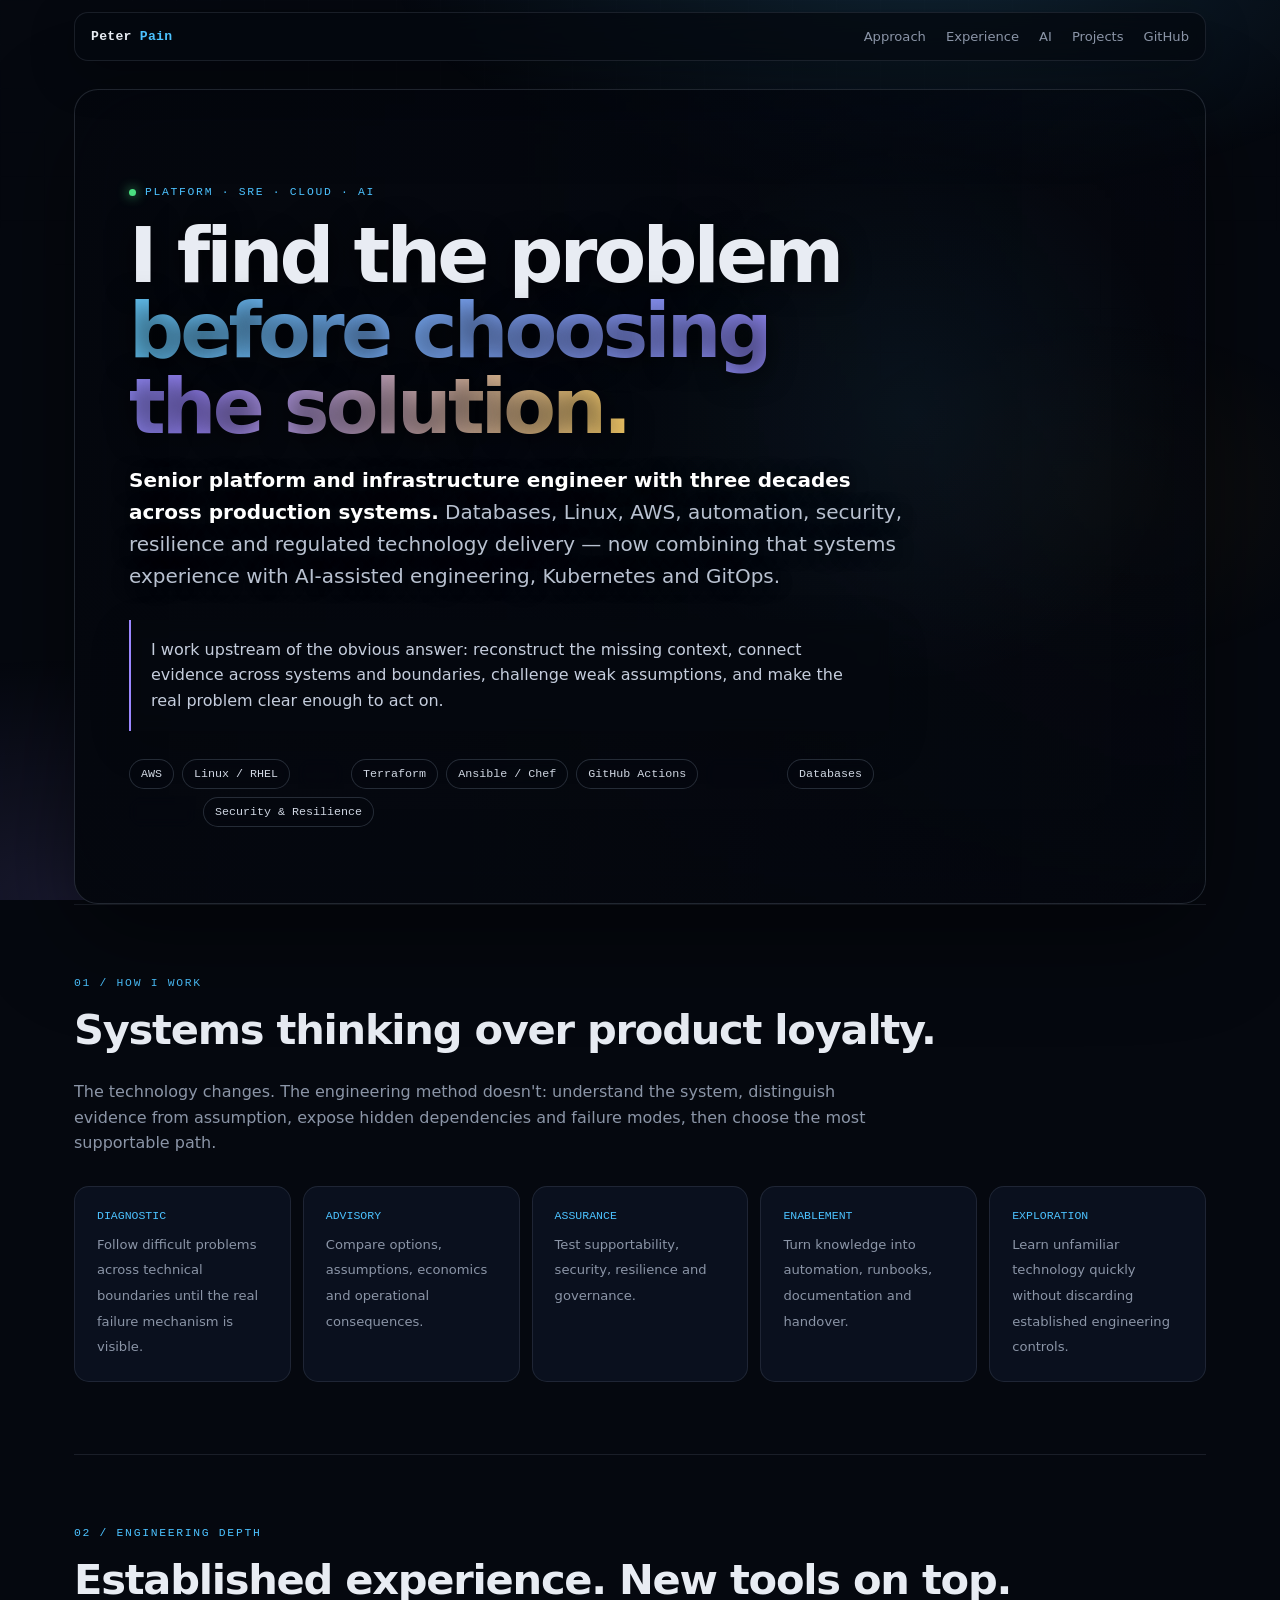
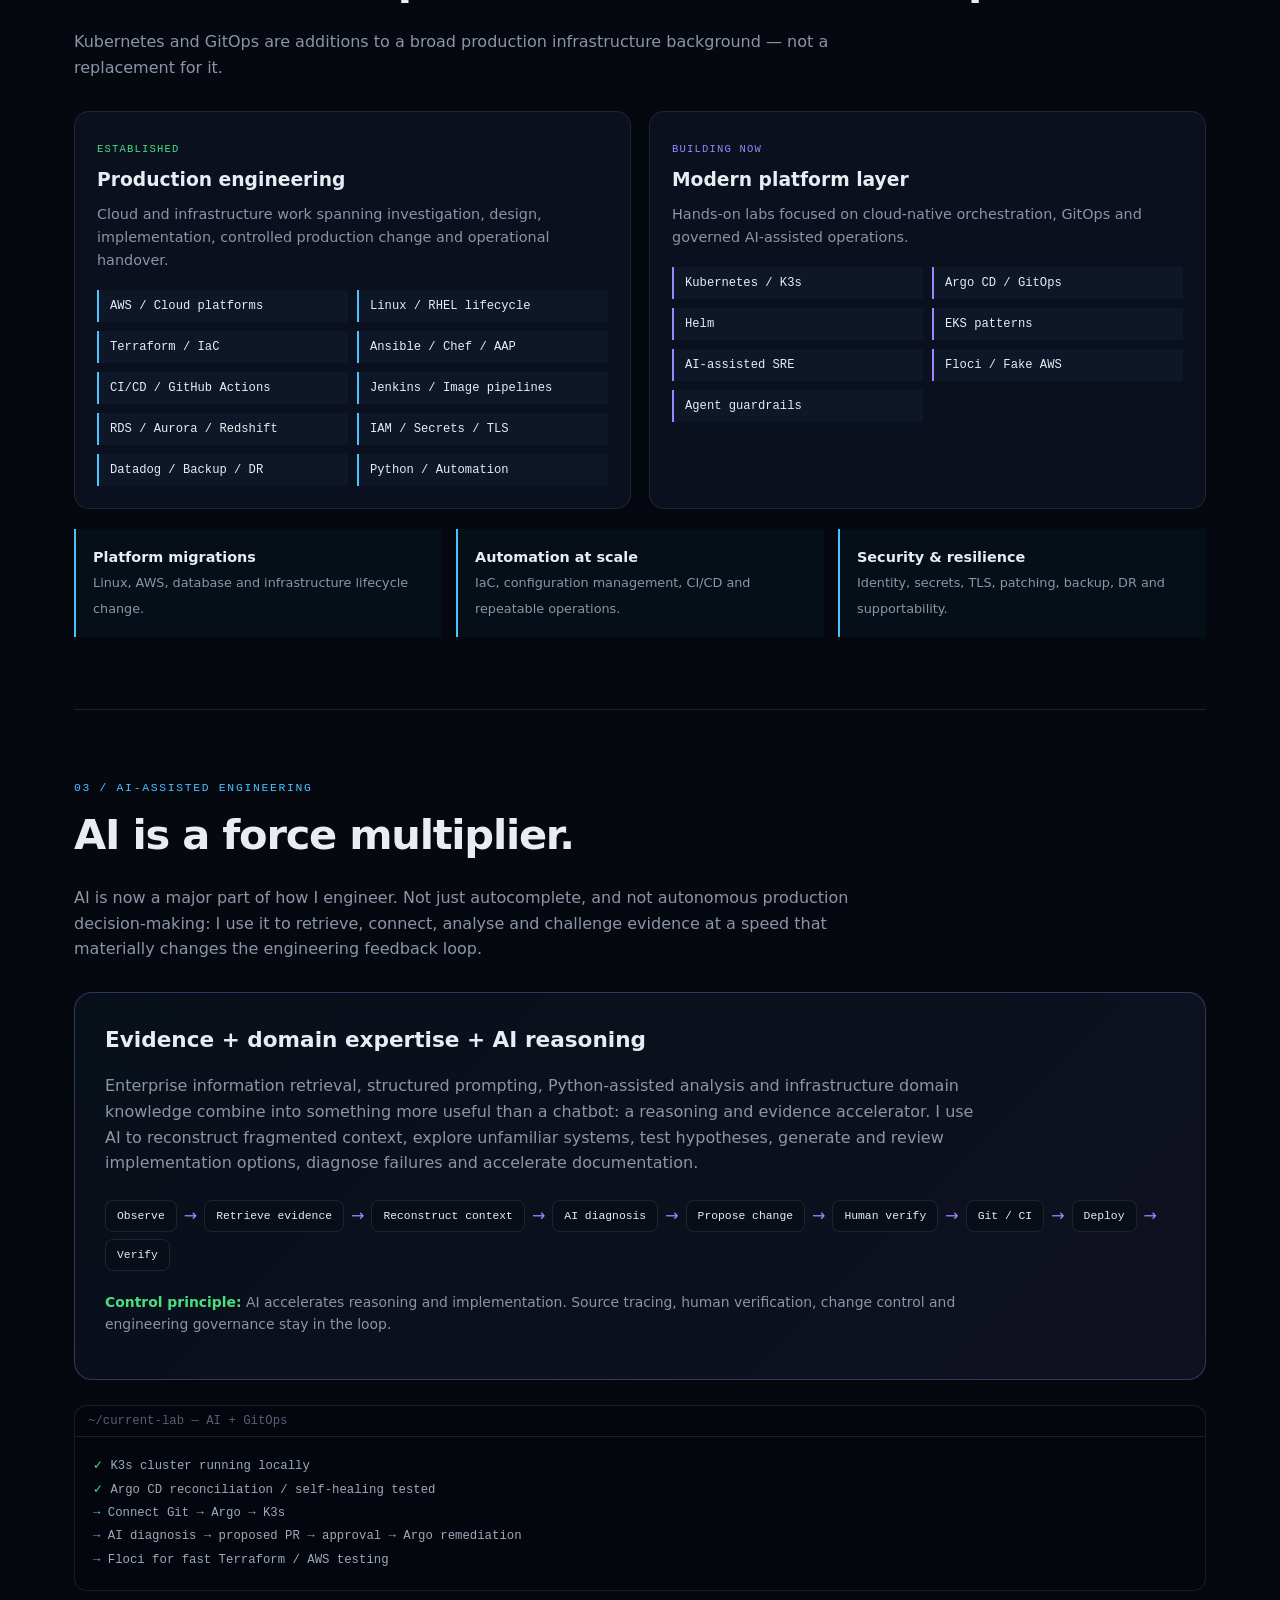
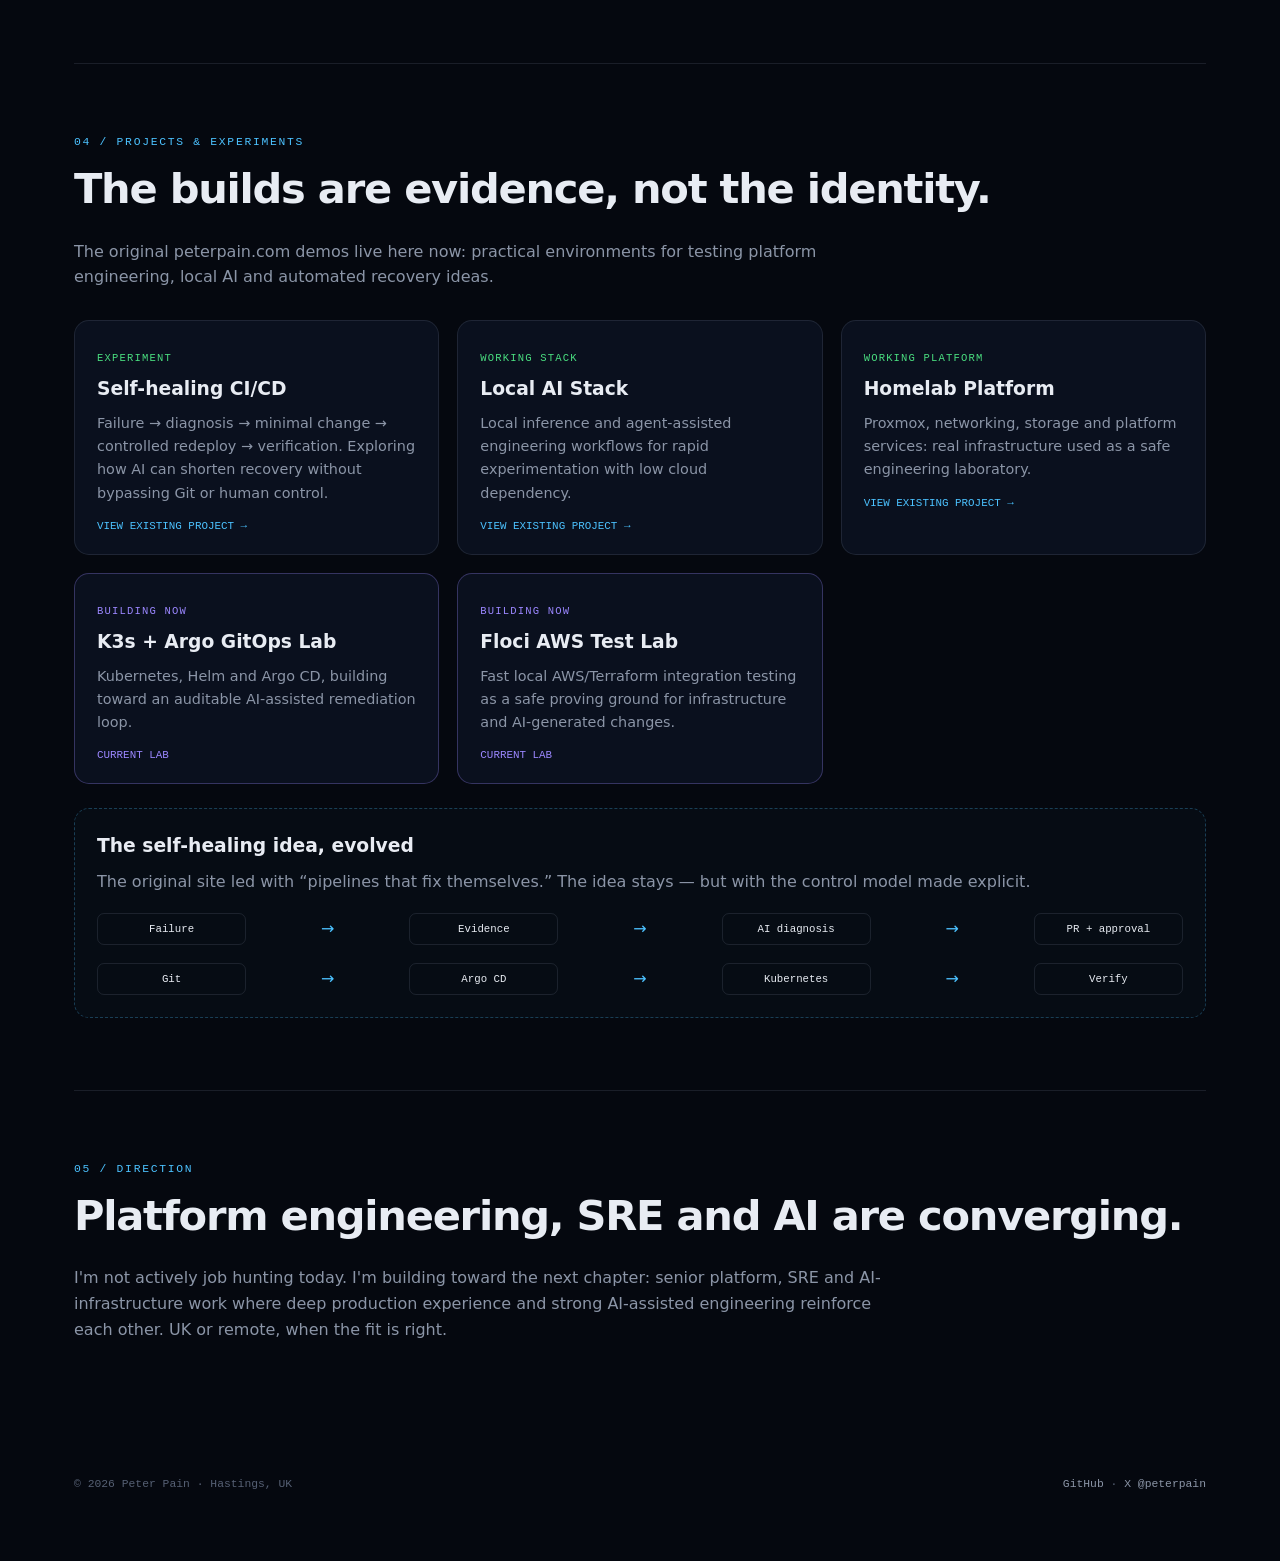
==== index.html @ c9ad8286 "Use AI infrastructure artwork as readable hero background" ====
<!DOCTYPE html>
<html lang="en">
<head>
<meta charset="UTF-8"><meta name="viewport" content="width=device-width,initial-scale=1">
<title>Peter Pain — Platform · SRE · Cloud · AI</title>
<meta name="description" content="Senior platform and infrastructure engineer combining systems thinking, AWS, Linux, automation and AI-assisted engineering.">
<style>
:root{--bg:#05080f;--fg:#e8ecf3;--muted:#8b95a7;--dim:#566074;--cyan:#4cc2ff;--violet:#9b87ff;--green:#4ade80;--amber:#fbbf24;--border:rgba(148,163,184,.15);--card:rgba(13,20,36,.72);--mono:"SF Mono",ui-monospace,"Cascadia Code",Menlo,Consolas,monospace}*{box-sizing:border-box}html{scroll-behavior:smooth}body{margin:0;background:var(--bg);color:var(--fg);font-family:system-ui,-apple-system,"Segoe UI",sans-serif;line-height:1.6;-webkit-font-smoothing:antialiased;overflow-x:hidden}.glow,.grid{position:fixed;inset:0;pointer-events:none;z-index:-2}.glow{background:radial-gradient(ellipse 70% 45% at 72% -5%,rgba(76,194,255,.15),transparent 60%),radial-gradient(ellipse 55% 45% at 5% 100%,rgba(155,135,255,.13),transparent 60%),radial-gradient(ellipse 35% 30% at 85% 55%,rgba(251,191,36,.05),transparent 65%)}.grid{z-index:-1;opacity:.3;background-image:linear-gradient(rgba(148,163,184,.05) 1px,transparent 1px),linear-gradient(90deg,rgba(148,163,184,.05) 1px,transparent 1px);background-size:44px 44px;mask-image:radial-gradient(ellipse 95% 70% at 50% 0,#000 20%,transparent 80%)}.wrap{max-width:1180px;margin:auto;padding:0 24px}nav{position:sticky;top:12px;z-index:10;display:flex;align-items:center;margin-top:12px;padding:13px 16px;font-size:.82rem;border:1px solid var(--border);border-radius:14px;background:rgba(5,8,15,.76);backdrop-filter:blur(14px);box-shadow:0 12px 45px rgba(0,0,0,.28)}.brand{font-family:var(--mono);color:var(--fg);text-decoration:none;font-weight:700;letter-spacing:.02em}.brand b{color:var(--cyan)}.links{margin-left:auto;display:flex;gap:20px}.links a{color:var(--muted);text-decoration:none}.links a:hover{color:var(--cyan)}header{position:relative;isolation:isolate;overflow:hidden;margin:28px 0 0;padding:96px 54px 76px;border:1px solid rgba(148,163,184,.20);border-radius:24px;background:linear-gradient(90deg,rgba(5,8,15,.96) 0%,rgba(5,8,15,.91) 34%,rgba(5,8,15,.72) 58%,rgba(5,8,15,.36) 100%),linear-gradient(180deg,rgba(5,8,15,.12),rgba(5,8,15,.62)),url('assets/platform-ai-hero.webp') center center/cover no-repeat;box-shadow:0 32px 100px rgba(0,0,0,.48),inset 0 0 90px rgba(5,8,15,.28)}header:after{content:"";position:absolute;inset:0;z-index:-1;pointer-events:none;background:radial-gradient(circle at 74% 40%,rgba(76,194,255,.06),transparent 28%),linear-gradient(180deg,transparent 58%,rgba(5,8,15,.45))}.hero-copy{position:relative;z-index:1;max-width:790px}.eyebrow,.kicker{font:.71rem var(--mono);text-transform:uppercase;letter-spacing:.15em;color:var(--cyan)}.eyebrow{display:flex;align-items:center;gap:9px}.dot{width:7px;height:7px;border-radius:50%;background:var(--green);box-shadow:0 0 12px var(--green)}h1{font-size:clamp(3rem,6vw,5.45rem);line-height:.98;letter-spacing:-.05em;margin:20px 0;text-shadow:0 3px 28px rgba(0,0,0,.75)}.grad{background:linear-gradient(92deg,#68ceff,var(--violet) 62%,#ffd36a);background-clip:text;-webkit-background-clip:text;color:transparent}.lead{max-width:790px;color:#b8c1d0;font-size:clamp(1.05rem,2vw,1.25rem);text-shadow:0 2px 18px rgba(0,0,0,.85)}.lead strong{color:#fff}.manifesto{margin-top:28px;max-width:760px;padding:17px 20px;border-left:2px solid var(--violet);background:rgba(5,8,15,.64);backdrop-filter:blur(7px);color:#c5cddd;box-shadow:0 14px 40px rgba(0,0,0,.18)}.tags{display:flex;flex-wrap:wrap;gap:8px;margin-top:28px}.tag{font:.73rem var(--mono);padding:7px 11px;border:1px solid rgba(148,163,184,.24);border-radius:99px;color:#d0d7e3;background:rgba(5,8,15,.68);backdrop-filter:blur(6px)}section{padding:72px 0;border-top:1px solid var(--border)}h2{font-size:clamp(1.7rem,4vw,2.6rem);letter-spacing:-.03em;margin:8px 0 12px}.intro{color:var(--muted);max-width:820px}.modes{display:grid;grid-template-columns:repeat(5,1fr);gap:12px;margin-top:30px}.mode,.panel,.project{border:1px solid var(--border);border-radius:15px;background:var(--card);padding:22px}.mode b{display:block;font:.72rem var(--mono);color:var(--cyan);margin-bottom:9px}.mode span{font-size:.82rem;color:var(--muted)}.grid2{display:grid;grid-template-columns:1fr 1fr;gap:18px;margin-top:30px}.panel h3,.project h3{margin:6px 0 8px}.panel p,.project p{margin:0;color:var(--muted);font-size:.9rem}.status{font:.66rem var(--mono);text-transform:uppercase;letter-spacing:.11em;color:var(--green)}.learning .status,.current .status{color:var(--violet)}.skills{display:grid;grid-template-columns:1fr 1fr;gap:9px;margin-top:18px}.skill{padding:9px 11px;border-left:2px solid var(--cyan);background:rgba(76,194,255,.04);font:.76rem var(--mono)}.learning .skill{border-color:var(--violet)}.career{display:grid;grid-template-columns:repeat(3,1fr);gap:14px;margin-top:20px}.career div{padding:17px;border-left:2px solid var(--cyan);background:rgba(76,194,255,.035)}.career b{display:block;font-size:.9rem}.career span{color:var(--muted);font-size:.8rem}.ai{border:1px solid rgba(155,135,255,.3);border-radius:18px;background:linear-gradient(135deg,rgba(76,194,255,.045),rgba(155,135,255,.075));padding:30px;margin-top:30px}.ai h3{font-size:1.35rem;margin:0 0 8px}.ai p{color:var(--muted);max-width:870px}.flow{display:flex;align-items:center;gap:7px;flex-wrap:wrap;margin-top:24px}.step{font:.71rem var(--mono);padding:9px 11px;border:1px solid var(--border);border-radius:8px;background:#080d17}.arrow{color:var(--violet)}.guard{margin-top:20px;color:#aab5c7;font-size:.87rem}.guard b{color:var(--green)}.terminal{margin-top:25px;border:1px solid var(--border);border-radius:13px;background:#03060c;overflow:hidden;font:.77rem var(--mono)}.termbar{padding:8px 13px;border-bottom:1px solid var(--border);color:var(--dim)}.term{padding:18px;line-height:1.9;color:#9ca9bc}.g{color:var(--green)}.c{color:var(--cyan)}.v{color:var(--violet)}.projects{display:grid;grid-template-columns:repeat(3,1fr);gap:18px;margin-top:30px}.project{display:block;text-decoration:none;color:inherit;transition:.2s}.project:hover{transform:translateY(-3px);border-color:rgba(76,194,255,.45)}.project .meta{font:.68rem var(--mono);color:var(--cyan);margin-top:15px}.current{border-color:rgba(155,135,255,.3)}.current .meta{color:var(--violet)}.old-demo{margin-top:24px;padding:22px;border:1px dashed rgba(76,194,255,.28);border-radius:15px;background:rgba(76,194,255,.025)}.old-demo h3{margin:0 0 8px}.old-demo p{color:var(--muted);margin:0}.loop{display:grid;grid-template-columns:repeat(7,1fr);gap:7px;margin-top:18px;align-items:center}.loop span{font:.67rem var(--mono);text-align:center;padding:9px 5px;border:1px solid var(--border);border-radius:7px}.loop i{font-style:normal;color:var(--cyan);text-align:center}footer{padding:48px 0;color:var(--dim);font:.71rem var(--mono);display:flex;justify-content:space-between;gap:18px;flex-wrap:wrap}footer a{color:var(--muted);text-decoration:none}footer a:hover{color:var(--cyan)}@media(max-width:900px){header{padding:76px 34px 60px;background-position:62% center}.modes{grid-template-columns:repeat(2,1fr)}}@media(max-width:800px){nav{top:8px}.links{gap:12px;overflow-x:auto;white-space:nowrap}.links a:nth-child(2),.links a:nth-child(3){display:none}header{margin-top:18px;padding:62px 22px 48px;background:linear-gradient(90deg,rgba(5,8,15,.95),rgba(5,8,15,.78)),url('assets/platform-ai-hero.webp') 58% center/cover no-repeat}.modes,.projects,.career{grid-template-columns:1fr}.grid2{grid-template-columns:1fr}.skills{grid-template-columns:1fr}.loop{grid-template-columns:1fr}.loop i{transform:rotate(90deg)}footer{display:block}footer span{display:block;margin-top:8px}}
</style></head><body><div class="glow"></div><div class="grid"></div><div class="wrap">
<nav><a class="brand" href="#">Peter <b>Pain</b></a><div class="links"><a href="#approach">Approach</a><a href="#experience">Experience</a><a href="#ai">AI</a><a href="#projects">Projects</a><a href="https://github.com/dbbloke">GitHub</a></div></nav>
<header><div class="hero-copy"><div class="eyebrow"><span class="dot"></span> Platform · SRE · Cloud · AI</div><h1>I find the problem<br><span class="grad">before choosing the solution.</span></h1><p class="lead"><strong>Senior platform and infrastructure engineer with three decades across production systems.</strong> Databases, Linux, AWS, automation, security, resilience and regulated technology delivery — now combining that systems experience with AI-assisted engineering, Kubernetes and GitOps.</p><div class="manifesto">I work upstream of the obvious answer: reconstruct the missing context, connect evidence across systems and boundaries, challenge weak assumptions, and make the real problem clear enough to act on.</div><div class="tags"><span class="tag">AWS</span><span class="tag">Linux / RHEL</span><span class="tag">SRE</span><span class="tag">Terraform</span><span class="tag">Ansible / Chef</span><span class="tag">GitHub Actions</span><span class="tag">Jenkins</span><span class="tag">Databases</span><span class="tag">Python</span><span class="tag">Security & Resilience</span></div></div></header>
<section id="approach"><div class="kicker">01 / How I work</div><h2>Systems thinking over product loyalty.</h2><p class="intro">The technology changes. The engineering method doesn't: understand the system, distinguish evidence from assumption, expose hidden dependencies and failure modes, then choose the most supportable path.</p><div class="modes"><div class="mode"><b>DIAGNOSTIC</b><span>Follow difficult problems across technical boundaries until the real failure mechanism is visible.</span></div><div class="mode"><b>ADVISORY</b><span>Compare options, assumptions, economics and operational consequences.</span></div><div class="mode"><b>ASSURANCE</b><span>Test supportability, security, resilience and governance.</span></div><div class="mode"><b>ENABLEMENT</b><span>Turn knowledge into automation, runbooks, documentation and handover.</span></div><div class="mode"><b>EXPLORATION</b><span>Learn unfamiliar technology quickly without discarding established engineering controls.</span></div></div></section>
<section id="experience"><div class="kicker">02 / Engineering depth</div><h2>Established experience. New tools on top.</h2><p class="intro">Kubernetes and GitOps are additions to a broad production infrastructure background — not a replacement for it.</p><div class="grid2"><div class="panel"><span class="status">Established</span><h3>Production engineering</h3><p>Cloud and infrastructure work spanning investigation, design, implementation, controlled production change and operational handover.</p><div class="skills"><div class="skill">AWS / Cloud platforms</div><div class="skill">Linux / RHEL lifecycle</div><div class="skill">Terraform / IaC</div><div class="skill">Ansible / Chef / AAP</div><div class="skill">CI/CD / GitHub Actions</div><div class="skill">Jenkins / Image pipelines</div><div class="skill">RDS / Aurora / Redshift</div><div class="skill">IAM / Secrets / TLS</div><div class="skill">Datadog / Backup / DR</div><div class="skill">Python / Automation</div></div></div><div class="panel learning"><span class="status">Building now</span><h3>Modern platform layer</h3><p>Hands-on labs focused on cloud-native orchestration, GitOps and governed AI-assisted operations.</p><div class="skills"><div class="skill">Kubernetes / K3s</div><div class="skill">Argo CD / GitOps</div><div class="skill">Helm</div><div class="skill">EKS patterns</div><div class="skill">AI-assisted SRE</div><div class="skill">Floci / Fake AWS</div><div class="skill">Agent guardrails</div></div></div></div><div class="career"><div><b>Platform migrations</b><span>Linux, AWS, database and infrastructure lifecycle change.</span></div><div><b>Automation at scale</b><span>IaC, configuration management, CI/CD and repeatable operations.</span></div><div><b>Security & resilience</b><span>Identity, secrets, TLS, patching, backup, DR and supportability.</span></div></div></section>
<section id="ai"><div class="kicker">03 / AI-assisted engineering</div><h2>AI is a force multiplier.</h2><p class="intro">AI is now a major part of how I engineer. Not just autocomplete, and not autonomous production decision-making: I use it to retrieve, connect, analyse and challenge evidence at a speed that materially changes the engineering feedback loop.</p><div class="ai"><h3>Evidence + domain expertise + AI reasoning</h3><p>Enterprise information retrieval, structured prompting, Python-assisted analysis and infrastructure domain knowledge combine into something more useful than a chatbot: a reasoning and evidence accelerator. I use AI to reconstruct fragmented context, explore unfamiliar systems, test hypotheses, generate and review implementation options, diagnose failures and accelerate documentation.</p><div class="flow"><span class="step">Observe</span><span class="arrow">→</span><span class="step">Retrieve evidence</span><span class="arrow">→</span><span class="step">Reconstruct context</span><span class="arrow">→</span><span class="step">AI diagnosis</span><span class="arrow">→</span><span class="step">Propose change</span><span class="arrow">→</span><span class="step">Human verify</span><span class="arrow">→</span><span class="step">Git / CI</span><span class="arrow">→</span><span class="step">Deploy</span><span class="arrow">→</span><span class="step">Verify</span></div><p class="guard"><b>Control principle:</b> AI accelerates reasoning and implementation. Source tracing, human verification, change control and engineering governance stay in the loop.</p></div><div class="terminal"><div class="termbar">~/current-lab — AI + GitOps</div><div class="term"><span class="g">✓</span> K3s cluster running locally<br><span class="g">✓</span> Argo CD reconciliation / self-healing tested<br><span class="c">→</span> Connect Git → Argo → K3s<br><span class="v">→</span> AI diagnosis → proposed PR → approval → Argo remediation<br><span class="v">→</span> Floci for fast Terraform / AWS testing</div></div></section>
<section id="projects"><div class="kicker">04 / Projects & experiments</div><h2>The builds are evidence, not the identity.</h2><p class="intro">The original peterpain.com demos live here now: practical environments for testing platform engineering, local AI and automated recovery ideas.</p><div class="projects"><a class="project" href="projects/self-healing-cicd.html"><span class="status">Experiment</span><h3>Self-healing CI/CD</h3><p>Failure → diagnosis → minimal change → controlled redeploy → verification. Exploring how AI can shorten recovery without bypassing Git or human control.</p><div class="meta">VIEW EXISTING PROJECT →</div></a><a class="project" href="projects/local-ai-stack.html"><span class="status">Working stack</span><h3>Local AI Stack</h3><p>Local inference and agent-assisted engineering workflows for rapid experimentation with low cloud dependency.</p><div class="meta">VIEW EXISTING PROJECT →</div></a><a class="project" href="projects/homelab-platform.html"><span class="status">Working platform</span><h3>Homelab Platform</h3><p>Proxmox, networking, storage and platform services: real infrastructure used as a safe engineering laboratory.</p><div class="meta">VIEW EXISTING PROJECT →</div></a><div class="project current"><span class="status">Building now</span><h3>K3s + Argo GitOps Lab</h3><p>Kubernetes, Helm and Argo CD, building toward an auditable AI-assisted remediation loop.</p><div class="meta">CURRENT LAB</div></div><div class="project current"><span class="status">Building now</span><h3>Floci AWS Test Lab</h3><p>Fast local AWS/Terraform integration testing as a safe proving ground for infrastructure and AI-generated changes.</p><div class="meta">CURRENT LAB</div></div></div><div class="old-demo"><h3>The self-healing idea, evolved</h3><p>The original site led with “pipelines that fix themselves.” The idea stays — but with the control model made explicit.</p><div class="loop"><span>Failure</span><i>→</i><span>Evidence</span><i>→</i><span>AI diagnosis</span><i>→</i><span>PR + approval</span></div><div class="loop"><span>Git</span><i>→</i><span>Argo CD</span><i>→</i><span>Kubernetes</span><i>→</i><span>Verify</span></div></div></section>
<section><div class="kicker">05 / Direction</div><h2>Platform engineering, SRE and AI are converging.</h2><p class="intro">I'm not actively job hunting today. I'm building toward the next chapter: senior platform, SRE and AI-infrastructure work where deep production experience and strong AI-assisted engineering reinforce each other. UK or remote, when the fit is right.</p></section>
<footer><span>© 2026 Peter Pain · Hastings, UK</span><span><a href="https://github.com/dbbloke">GitHub</a> · <a href="https://x.com/peterpain">X @peterpain</a></span></footer>
</div></body></html>
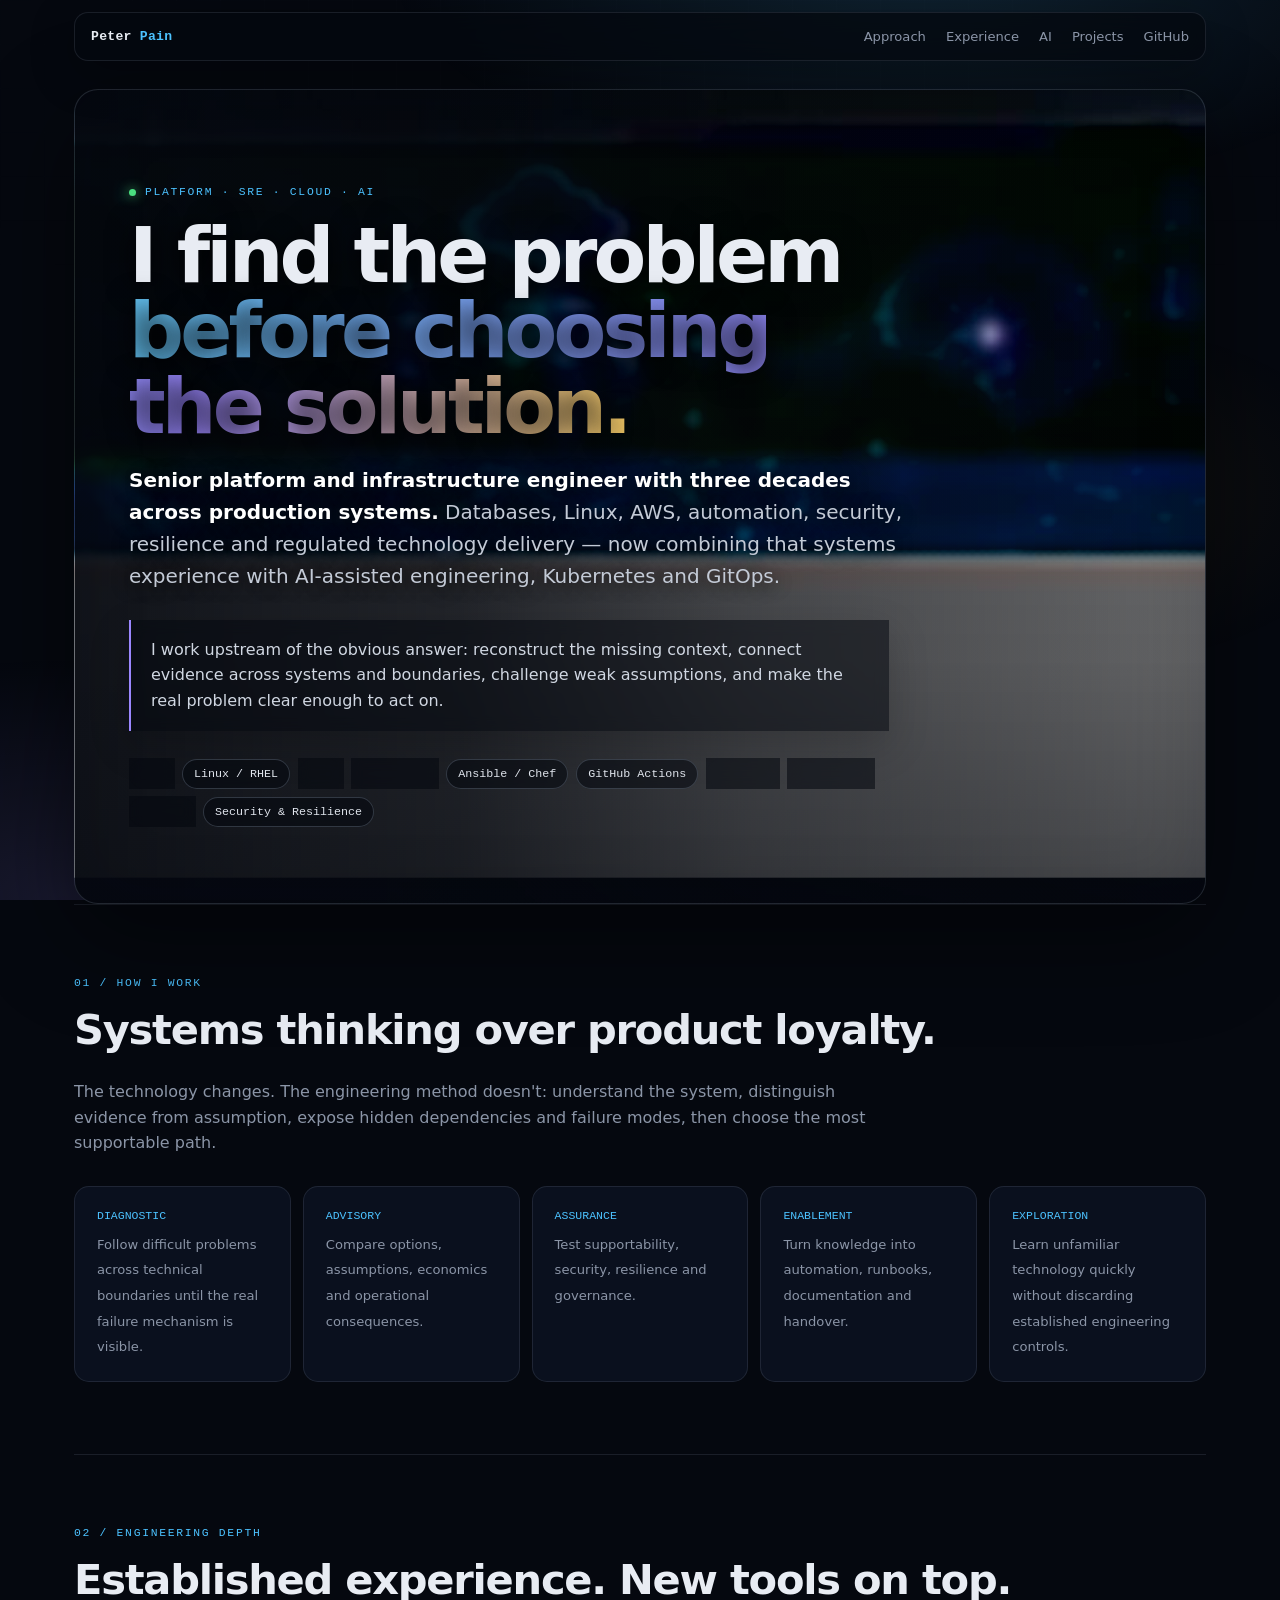
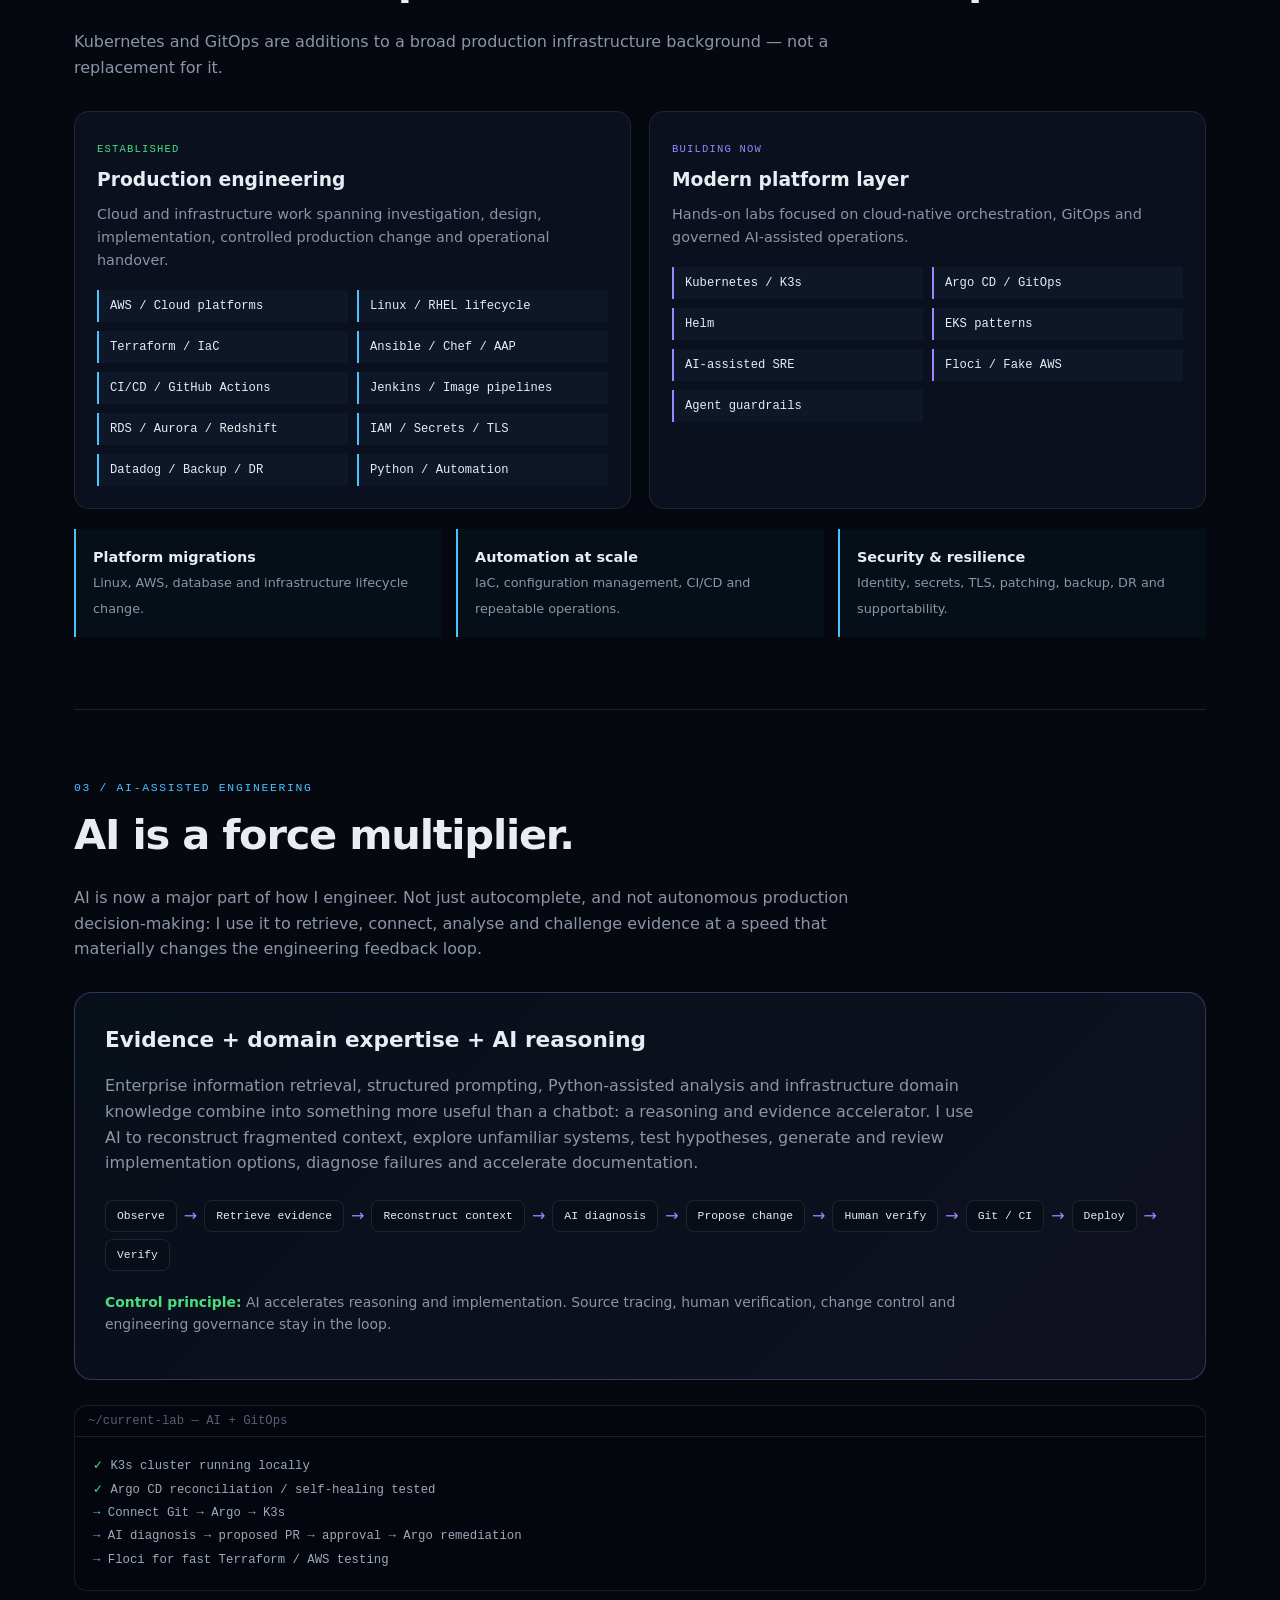
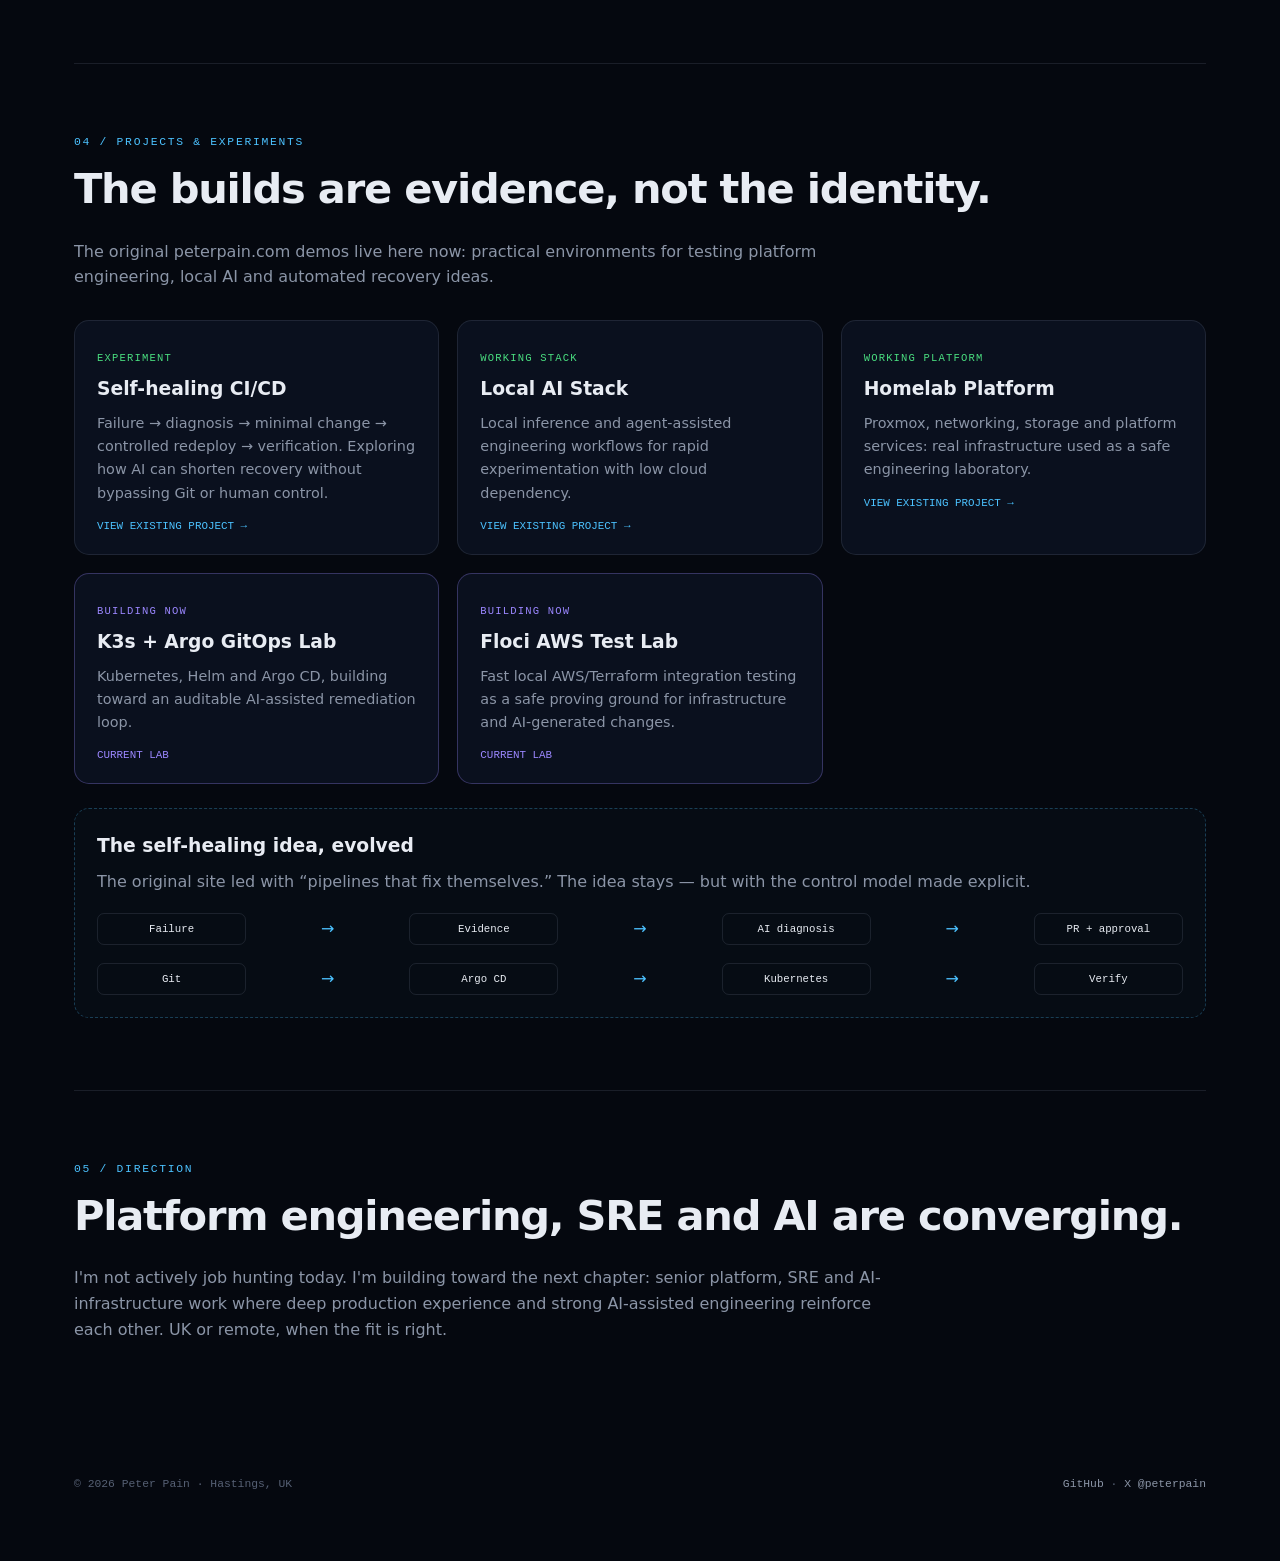
==== commit c4dd4cde: "Reveal hero artwork while preserving text contrast" ====
--- a/index.html
+++ b/index.html
@@ -5,7 +5,7 @@
 <title>Peter Pain — Platform · SRE · Cloud · AI</title>
 <meta name="description" content="Senior platform and infrastructure engineer combining systems thinking, AWS, Linux, automation and AI-assisted engineering.">
 <style>
-:root{--bg:#05080f;--fg:#e8ecf3;--muted:#8b95a7;--dim:#566074;--cyan:#4cc2ff;--violet:#9b87ff;--green:#4ade80;--amber:#fbbf24;--border:rgba(148,163,184,.15);--card:rgba(13,20,36,.72);--mono:"SF Mono",ui-monospace,"Cascadia Code",Menlo,Consolas,monospace}*{box-sizing:border-box}html{scroll-behavior:smooth}body{margin:0;background:var(--bg);color:var(--fg);font-family:system-ui,-apple-system,"Segoe UI",sans-serif;line-height:1.6;-webkit-font-smoothing:antialiased;overflow-x:hidden}.glow,.grid{position:fixed;inset:0;pointer-events:none;z-index:-2}.glow{background:radial-gradient(ellipse 70% 45% at 72% -5%,rgba(76,194,255,.15),transparent 60%),radial-gradient(ellipse 55% 45% at 5% 100%,rgba(155,135,255,.13),transparent 60%),radial-gradient(ellipse 35% 30% at 85% 55%,rgba(251,191,36,.05),transparent 65%)}.grid{z-index:-1;opacity:.3;background-image:linear-gradient(rgba(148,163,184,.05) 1px,transparent 1px),linear-gradient(90deg,rgba(148,163,184,.05) 1px,transparent 1px);background-size:44px 44px;mask-image:radial-gradient(ellipse 95% 70% at 50% 0,#000 20%,transparent 80%)}.wrap{max-width:1180px;margin:auto;padding:0 24px}nav{position:sticky;top:12px;z-index:10;display:flex;align-items:center;margin-top:12px;padding:13px 16px;font-size:.82rem;border:1px solid var(--border);border-radius:14px;background:rgba(5,8,15,.76);backdrop-filter:blur(14px);box-shadow:0 12px 45px rgba(0,0,0,.28)}.brand{font-family:var(--mono);color:var(--fg);text-decoration:none;font-weight:700;letter-spacing:.02em}.brand b{color:var(--cyan)}.links{margin-left:auto;display:flex;gap:20px}.links a{color:var(--muted);text-decoration:none}.links a:hover{color:var(--cyan)}header{position:relative;isolation:isolate;overflow:hidden;margin:28px 0 0;padding:96px 54px 76px;border:1px solid rgba(148,163,184,.20);border-radius:24px;background:linear-gradient(90deg,rgba(5,8,15,.96) 0%,rgba(5,8,15,.91) 34%,rgba(5,8,15,.72) 58%,rgba(5,8,15,.36) 100%),linear-gradient(180deg,rgba(5,8,15,.12),rgba(5,8,15,.62)),url('assets/platform-ai-hero.webp') center center/cover no-repeat;box-shadow:0 32px 100px rgba(0,0,0,.48),inset 0 0 90px rgba(5,8,15,.28)}header:after{content:"";position:absolute;inset:0;z-index:-1;pointer-events:none;background:radial-gradient(circle at 74% 40%,rgba(76,194,255,.06),transparent 28%),linear-gradient(180deg,transparent 58%,rgba(5,8,15,.45))}.hero-copy{position:relative;z-index:1;max-width:790px}.eyebrow,.kicker{font:.71rem var(--mono);text-transform:uppercase;letter-spacing:.15em;color:var(--cyan)}.eyebrow{display:flex;align-items:center;gap:9px}.dot{width:7px;height:7px;border-radius:50%;background:var(--green);box-shadow:0 0 12px var(--green)}h1{font-size:clamp(3rem,6vw,5.45rem);line-height:.98;letter-spacing:-.05em;margin:20px 0;text-shadow:0 3px 28px rgba(0,0,0,.75)}.grad{background:linear-gradient(92deg,#68ceff,var(--violet) 62%,#ffd36a);background-clip:text;-webkit-background-clip:text;color:transparent}.lead{max-width:790px;color:#b8c1d0;font-size:clamp(1.05rem,2vw,1.25rem);text-shadow:0 2px 18px rgba(0,0,0,.85)}.lead strong{color:#fff}.manifesto{margin-top:28px;max-width:760px;padding:17px 20px;border-left:2px solid var(--violet);background:rgba(5,8,15,.64);backdrop-filter:blur(7px);color:#c5cddd;box-shadow:0 14px 40px rgba(0,0,0,.18)}.tags{display:flex;flex-wrap:wrap;gap:8px;margin-top:28px}.tag{font:.73rem var(--mono);padding:7px 11px;border:1px solid rgba(148,163,184,.24);border-radius:99px;color:#d0d7e3;background:rgba(5,8,15,.68);backdrop-filter:blur(6px)}section{padding:72px 0;border-top:1px solid var(--border)}h2{font-size:clamp(1.7rem,4vw,2.6rem);letter-spacing:-.03em;margin:8px 0 12px}.intro{color:var(--muted);max-width:820px}.modes{display:grid;grid-template-columns:repeat(5,1fr);gap:12px;margin-top:30px}.mode,.panel,.project{border:1px solid var(--border);border-radius:15px;background:var(--card);padding:22px}.mode b{display:block;font:.72rem var(--mono);color:var(--cyan);margin-bottom:9px}.mode span{font-size:.82rem;color:var(--muted)}.grid2{display:grid;grid-template-columns:1fr 1fr;gap:18px;margin-top:30px}.panel h3,.project h3{margin:6px 0 8px}.panel p,.project p{margin:0;color:var(--muted);font-size:.9rem}.status{font:.66rem var(--mono);text-transform:uppercase;letter-spacing:.11em;color:var(--green)}.learning .status,.current .status{color:var(--violet)}.skills{display:grid;grid-template-columns:1fr 1fr;gap:9px;margin-top:18px}.skill{padding:9px 11px;border-left:2px solid var(--cyan);background:rgba(76,194,255,.04);font:.76rem var(--mono)}.learning .skill{border-color:var(--violet)}.career{display:grid;grid-template-columns:repeat(3,1fr);gap:14px;margin-top:20px}.career div{padding:17px;border-left:2px solid var(--cyan);background:rgba(76,194,255,.035)}.career b{display:block;font-size:.9rem}.career span{color:var(--muted);font-size:.8rem}.ai{border:1px solid rgba(155,135,255,.3);border-radius:18px;background:linear-gradient(135deg,rgba(76,194,255,.045),rgba(155,135,255,.075));padding:30px;margin-top:30px}.ai h3{font-size:1.35rem;margin:0 0 8px}.ai p{color:var(--muted);max-width:870px}.flow{display:flex;align-items:center;gap:7px;flex-wrap:wrap;margin-top:24px}.step{font:.71rem var(--mono);padding:9px 11px;border:1px solid var(--border);border-radius:8px;background:#080d17}.arrow{color:var(--violet)}.guard{margin-top:20px;color:#aab5c7;font-size:.87rem}.guard b{color:var(--green)}.terminal{margin-top:25px;border:1px solid var(--border);border-radius:13px;background:#03060c;overflow:hidden;font:.77rem var(--mono)}.termbar{padding:8px 13px;border-bottom:1px solid var(--border);color:var(--dim)}.term{padding:18px;line-height:1.9;color:#9ca9bc}.g{color:var(--green)}.c{color:var(--cyan)}.v{color:var(--violet)}.projects{display:grid;grid-template-columns:repeat(3,1fr);gap:18px;margin-top:30px}.project{display:block;text-decoration:none;color:inherit;transition:.2s}.project:hover{transform:translateY(-3px);border-color:rgba(76,194,255,.45)}.project .meta{font:.68rem var(--mono);color:var(--cyan);margin-top:15px}.current{border-color:rgba(155,135,255,.3)}.current .meta{color:var(--violet)}.old-demo{margin-top:24px;padding:22px;border:1px dashed rgba(76,194,255,.28);border-radius:15px;background:rgba(76,194,255,.025)}.old-demo h3{margin:0 0 8px}.old-demo p{color:var(--muted);margin:0}.loop{display:grid;grid-template-columns:repeat(7,1fr);gap:7px;margin-top:18px;align-items:center}.loop span{font:.67rem var(--mono);text-align:center;padding:9px 5px;border:1px solid var(--border);border-radius:7px}.loop i{font-style:normal;color:var(--cyan);text-align:center}footer{padding:48px 0;color:var(--dim);font:.71rem var(--mono);display:flex;justify-content:space-between;gap:18px;flex-wrap:wrap}footer a{color:var(--muted);text-decoration:none}footer a:hover{color:var(--cyan)}@media(max-width:900px){header{padding:76px 34px 60px;background-position:62% center}.modes{grid-template-columns:repeat(2,1fr)}}@media(max-width:800px){nav{top:8px}.links{gap:12px;overflow-x:auto;white-space:nowrap}.links a:nth-child(2),.links a:nth-child(3){display:none}header{margin-top:18px;padding:62px 22px 48px;background:linear-gradient(90deg,rgba(5,8,15,.95),rgba(5,8,15,.78)),url('assets/platform-ai-hero.webp') 58% center/cover no-repeat}.modes,.projects,.career{grid-template-columns:1fr}.grid2{grid-template-columns:1fr}.skills{grid-template-columns:1fr}.loop{grid-template-columns:1fr}.loop i{transform:rotate(90deg)}footer{display:block}footer span{display:block;margin-top:8px}}
+:root{--bg:#05080f;--fg:#e8ecf3;--muted:#8b95a7;--dim:#566074;--cyan:#4cc2ff;--violet:#9b87ff;--green:#4ade80;--amber:#fbbf24;--border:rgba(148,163,184,.15);--card:rgba(13,20,36,.72);--mono:"SF Mono",ui-monospace,"Cascadia Code",Menlo,Consolas,monospace}*{box-sizing:border-box}html{scroll-behavior:smooth}body{margin:0;background:var(--bg);color:var(--fg);font-family:system-ui,-apple-system,"Segoe UI",sans-serif;line-height:1.6;-webkit-font-smoothing:antialiased;overflow-x:hidden}.glow,.grid{position:fixed;inset:0;pointer-events:none;z-index:-2}.glow{background:radial-gradient(ellipse 70% 45% at 72% -5%,rgba(76,194,255,.15),transparent 60%),radial-gradient(ellipse 55% 45% at 5% 100%,rgba(155,135,255,.13),transparent 60%),radial-gradient(ellipse 35% 30% at 85% 55%,rgba(251,191,36,.05),transparent 65%)}.grid{z-index:-1;opacity:.3;background-image:linear-gradient(rgba(148,163,184,.05) 1px,transparent 1px),linear-gradient(90deg,rgba(148,163,184,.05) 1px,transparent 1px);background-size:44px 44px;mask-image:radial-gradient(ellipse 95% 70% at 50% 0,#000 20%,transparent 80%)}.wrap{max-width:1180px;margin:auto;padding:0 24px}nav{position:sticky;top:12px;z-index:10;display:flex;align-items:center;margin-top:12px;padding:13px 16px;font-size:.82rem;border:1px solid var(--border);border-radius:14px;background:rgba(5,8,15,.76);backdrop-filter:blur(14px);box-shadow:0 12px 45px rgba(0,0,0,.28)}.brand{font-family:var(--mono);color:var(--fg);text-decoration:none;font-weight:700;letter-spacing:.02em}.brand b{color:var(--cyan)}.links{margin-left:auto;display:flex;gap:20px}.links a{color:var(--muted);text-decoration:none}.links a:hover{color:var(--cyan)}header{position:relative;isolation:isolate;overflow:hidden;margin:28px 0 0;padding:96px 54px 76px;border:1px solid rgba(148,163,184,.20);border-radius:24px;background:linear-gradient(90deg,rgba(5,8,15,.88) 0%,rgba(5,8,15,.72) 34%,rgba(5,8,15,.38) 60%,rgba(5,8,15,.08) 100%),linear-gradient(180deg,rgba(5,8,15,.02),rgba(5,8,15,.24)),url('assets/platform-ai-hero.webp') center center/cover no-repeat;box-shadow:0 32px 100px rgba(0,0,0,.48),inset 0 0 70px rgba(5,8,15,.18)}header:after{content:"";position:absolute;inset:0;z-index:-1;pointer-events:none;background:linear-gradient(180deg,transparent 70%,rgba(5,8,15,.24))}.hero-copy{position:relative;z-index:1;max-width:790px}.eyebrow,.kicker{font:.71rem var(--mono);text-transform:uppercase;letter-spacing:.15em;color:var(--cyan)}.eyebrow{display:flex;align-items:center;gap:9px}.dot{width:7px;height:7px;border-radius:50%;background:var(--green);box-shadow:0 0 12px var(--green)}h1{font-size:clamp(3rem,6vw,5.45rem);line-height:.98;letter-spacing:-.05em;margin:20px 0;text-shadow:0 3px 28px rgba(0,0,0,.88)}.grad{background:linear-gradient(92deg,#68ceff,var(--violet) 62%,#ffd36a);background-clip:text;-webkit-background-clip:text;color:transparent}.lead{max-width:790px;color:#c3cad6;font-size:clamp(1.05rem,2vw,1.25rem);text-shadow:0 2px 18px rgba(0,0,0,.95)}.lead strong{color:#fff}.manifesto{margin-top:28px;max-width:760px;padding:17px 20px;border-left:2px solid var(--violet);background:rgba(5,8,15,.54);backdrop-filter:blur(7px);color:#d0d7e2;box-shadow:0 14px 40px rgba(0,0,0,.18)}.tags{display:flex;flex-wrap:wrap;gap:8px;margin-top:28px}.tag{font:.73rem var(--mono);padding:7px 11px;border:1px solid rgba(148,163,184,.28);border-radius:99px;color:#e0e5ed;background:rgba(5,8,15,.56);backdrop-filter:blur(6px)}section{padding:72px 0;border-top:1px solid var(--border)}h2{font-size:clamp(1.7rem,4vw,2.6rem);letter-spacing:-.03em;margin:8px 0 12px}.intro{color:var(--muted);max-width:820px}.modes{display:grid;grid-template-columns:repeat(5,1fr);gap:12px;margin-top:30px}.mode,.panel,.project{border:1px solid var(--border);border-radius:15px;background:var(--card);padding:22px}.mode b{display:block;font:.72rem var(--mono);color:var(--cyan);margin-bottom:9px}.mode span{font-size:.82rem;color:var(--muted)}.grid2{display:grid;grid-template-columns:1fr 1fr;gap:18px;margin-top:30px}.panel h3,.project h3{margin:6px 0 8px}.panel p,.project p{margin:0;color:var(--muted);font-size:.9rem}.status{font:.66rem var(--mono);text-transform:uppercase;letter-spacing:.11em;color:var(--green)}.learning .status,.current .status{color:var(--violet)}.skills{display:grid;grid-template-columns:1fr 1fr;gap:9px;margin-top:18px}.skill{padding:9px 11px;border-left:2px solid var(--cyan);background:rgba(76,194,255,.04);font:.76rem var(--mono)}.learning .skill{border-color:var(--violet)}.career{display:grid;grid-template-columns:repeat(3,1fr);gap:14px;margin-top:20px}.career div{padding:17px;border-left:2px solid var(--cyan);background:rgba(76,194,255,.035)}.career b{display:block;font-size:.9rem}.career span{color:var(--muted);font-size:.8rem}.ai{border:1px solid rgba(155,135,255,.3);border-radius:18px;background:linear-gradient(135deg,rgba(76,194,255,.045),rgba(155,135,255,.075));padding:30px;margin-top:30px}.ai h3{font-size:1.35rem;margin:0 0 8px}.ai p{color:var(--muted);max-width:870px}.flow{display:flex;align-items:center;gap:7px;flex-wrap:wrap;margin-top:24px}.step{font:.71rem var(--mono);padding:9px 11px;border:1px solid var(--border);border-radius:8px;background:#080d17}.arrow{color:var(--violet)}.guard{margin-top:20px;color:#aab5c7;font-size:.87rem}.guard b{color:var(--green)}.terminal{margin-top:25px;border:1px solid var(--border);border-radius:13px;background:#03060c;overflow:hidden;font:.77rem var(--mono)}.termbar{padding:8px 13px;border-bottom:1px solid var(--border);color:var(--dim)}.term{padding:18px;line-height:1.9;color:#9ca9bc}.g{color:var(--green)}.c{color:var(--cyan)}.v{color:var(--violet)}.projects{display:grid;grid-template-columns:repeat(3,1fr);gap:18px;margin-top:30px}.project{display:block;text-decoration:none;color:inherit;transition:.2s}.project:hover{transform:translateY(-3px);border-color:rgba(76,194,255,.45)}.project .meta{font:.68rem var(--mono);color:var(--cyan);margin-top:15px}.current{border-color:rgba(155,135,255,.3)}.current .meta{color:var(--violet)}.old-demo{margin-top:24px;padding:22px;border:1px dashed rgba(76,194,255,.28);border-radius:15px;background:rgba(76,194,255,.025)}.old-demo h3{margin:0 0 8px}.old-demo p{color:var(--muted);margin:0}.loop{display:grid;grid-template-columns:repeat(7,1fr);gap:7px;margin-top:18px;align-items:center}.loop span{font:.67rem var(--mono);text-align:center;padding:9px 5px;border:1px solid var(--border);border-radius:7px}.loop i{font-style:normal;color:var(--cyan);text-align:center}footer{padding:48px 0;color:var(--dim);font:.71rem var(--mono);display:flex;justify-content:space-between;gap:18px;flex-wrap:wrap}footer a{color:var(--muted);text-decoration:none}footer a:hover{color:var(--cyan)}@media(max-width:900px){header{padding:76px 34px 60px;background-position:62% center}.modes{grid-template-columns:repeat(2,1fr)}}@media(max-width:800px){nav{top:8px}.links{gap:12px;overflow-x:auto;white-space:nowrap}.links a:nth-child(2),.links a:nth-child(3){display:none}header{margin-top:18px;padding:62px 22px 48px;background:linear-gradient(90deg,rgba(5,8,15,.86),rgba(5,8,15,.52)),url('assets/platform-ai-hero.webp') 58% center/cover no-repeat}.modes,.projects,.career{grid-template-columns:1fr}.grid2{grid-template-columns:1fr}.skills{grid-template-columns:1fr}.loop{grid-template-columns:1fr}.loop i{transform:rotate(90deg)}footer{display:block}footer span{display:block;margin-top:8px}}
 </style></head><body><div class="glow"></div><div class="grid"></div><div class="wrap">
 <nav><a class="brand" href="#">Peter <b>Pain</b></a><div class="links"><a href="#approach">Approach</a><a href="#experience">Experience</a><a href="#ai">AI</a><a href="#projects">Projects</a><a href="https://github.com/dbbloke">GitHub</a></div></nav>
 <header><div class="hero-copy"><div class="eyebrow"><span class="dot"></span> Platform · SRE · Cloud · AI</div><h1>I find the problem<br><span class="grad">before choosing the solution.</span></h1><p class="lead"><strong>Senior platform and infrastructure engineer with three decades across production systems.</strong> Databases, Linux, AWS, automation, security, resilience and regulated technology delivery — now combining that systems experience with AI-assisted engineering, Kubernetes and GitOps.</p><div class="manifesto">I work upstream of the obvious answer: reconstruct the missing context, connect evidence across systems and boundaries, challenge weak assumptions, and make the real problem clear enough to act on.</div><div class="tags"><span class="tag">AWS</span><span class="tag">Linux / RHEL</span><span class="tag">SRE</span><span class="tag">Terraform</span><span class="tag">Ansible / Chef</span><span class="tag">GitHub Actions</span><span class="tag">Jenkins</span><span class="tag">Databases</span><span class="tag">Python</span><span class="tag">Security & Resilience</span></div></div></header>
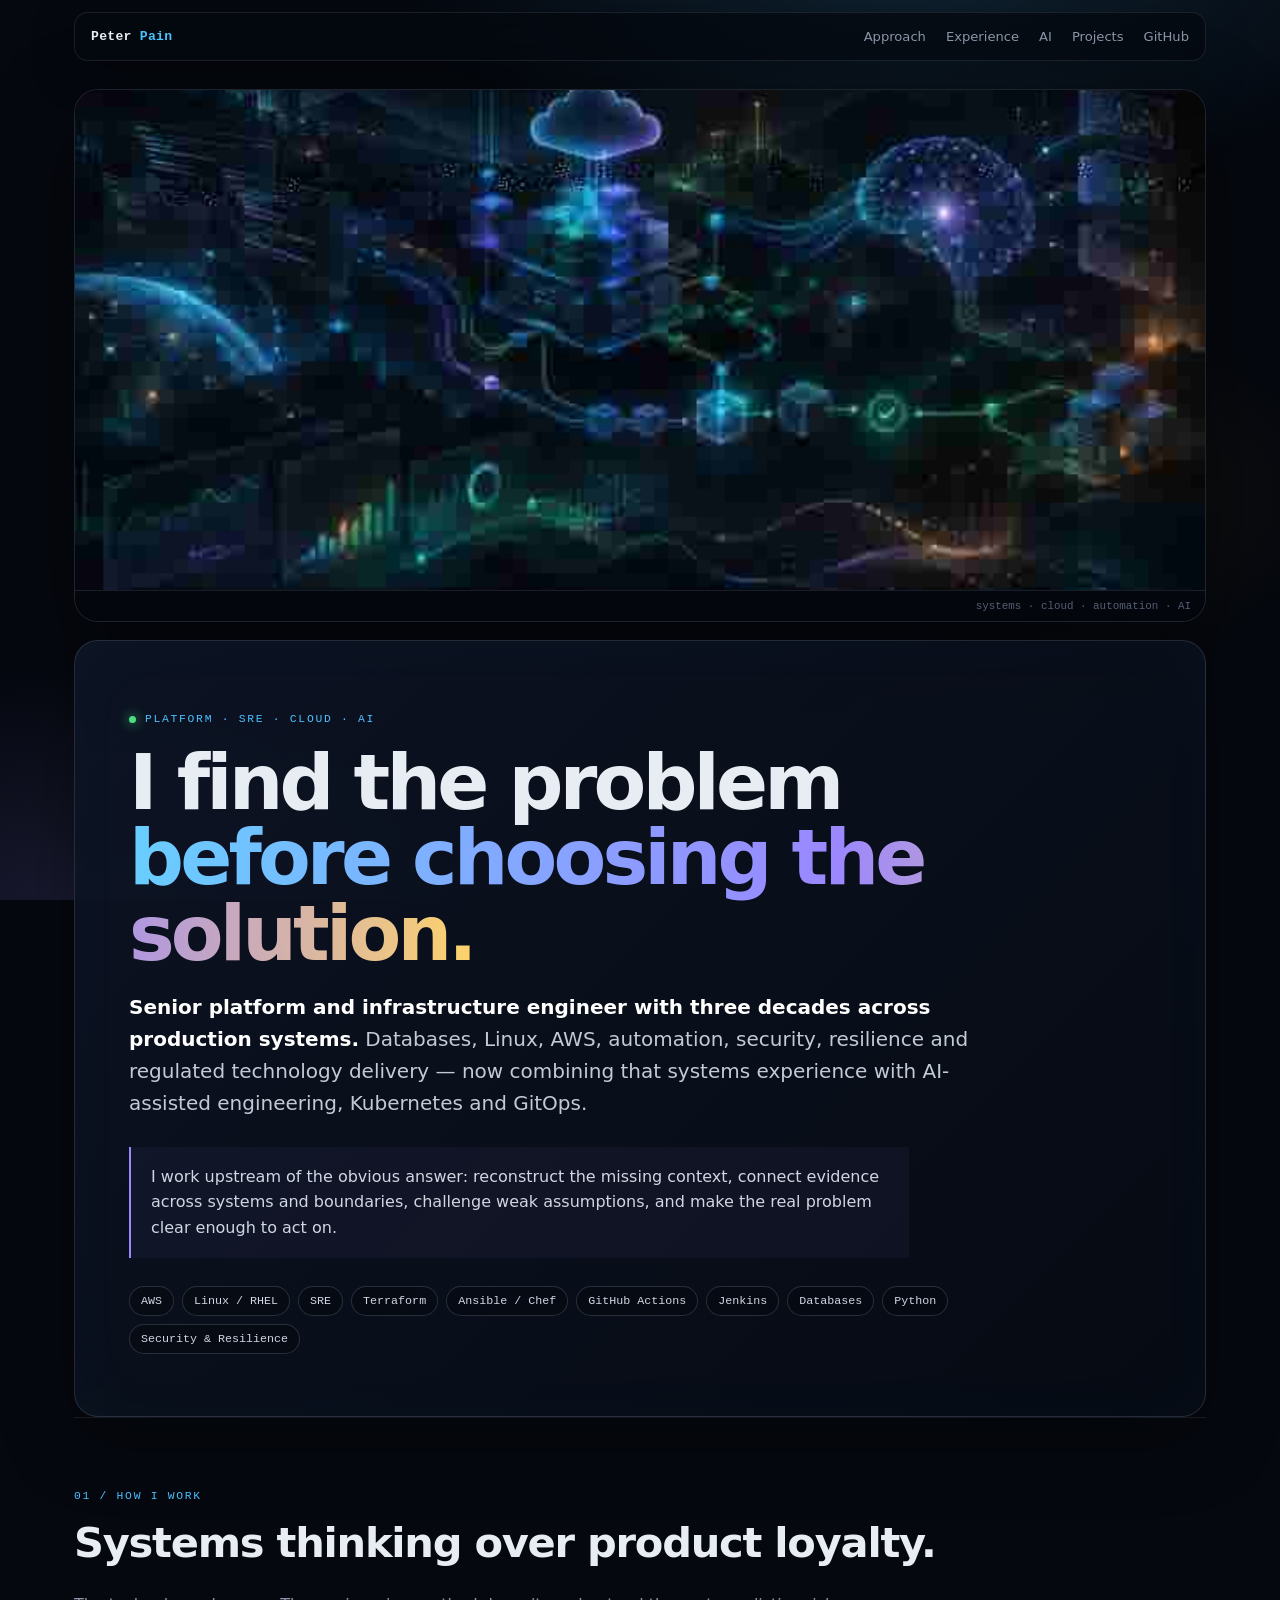
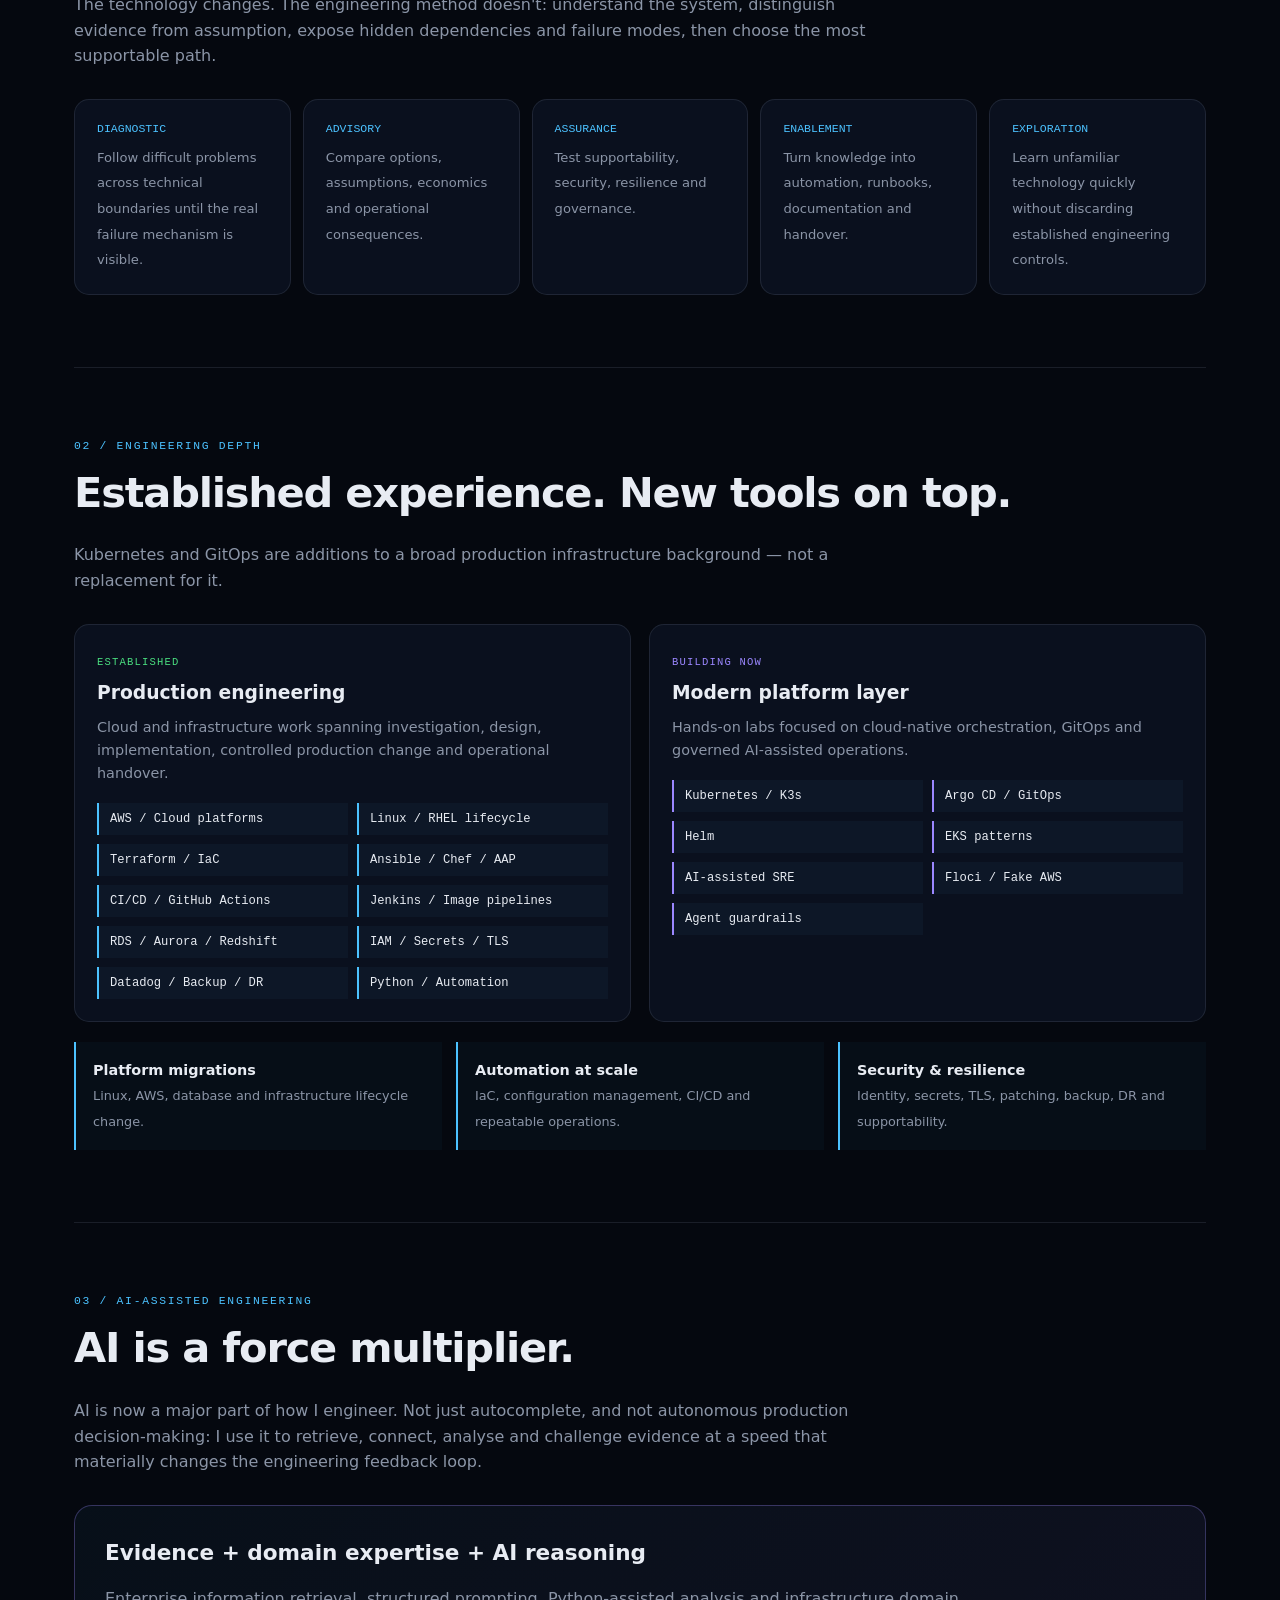
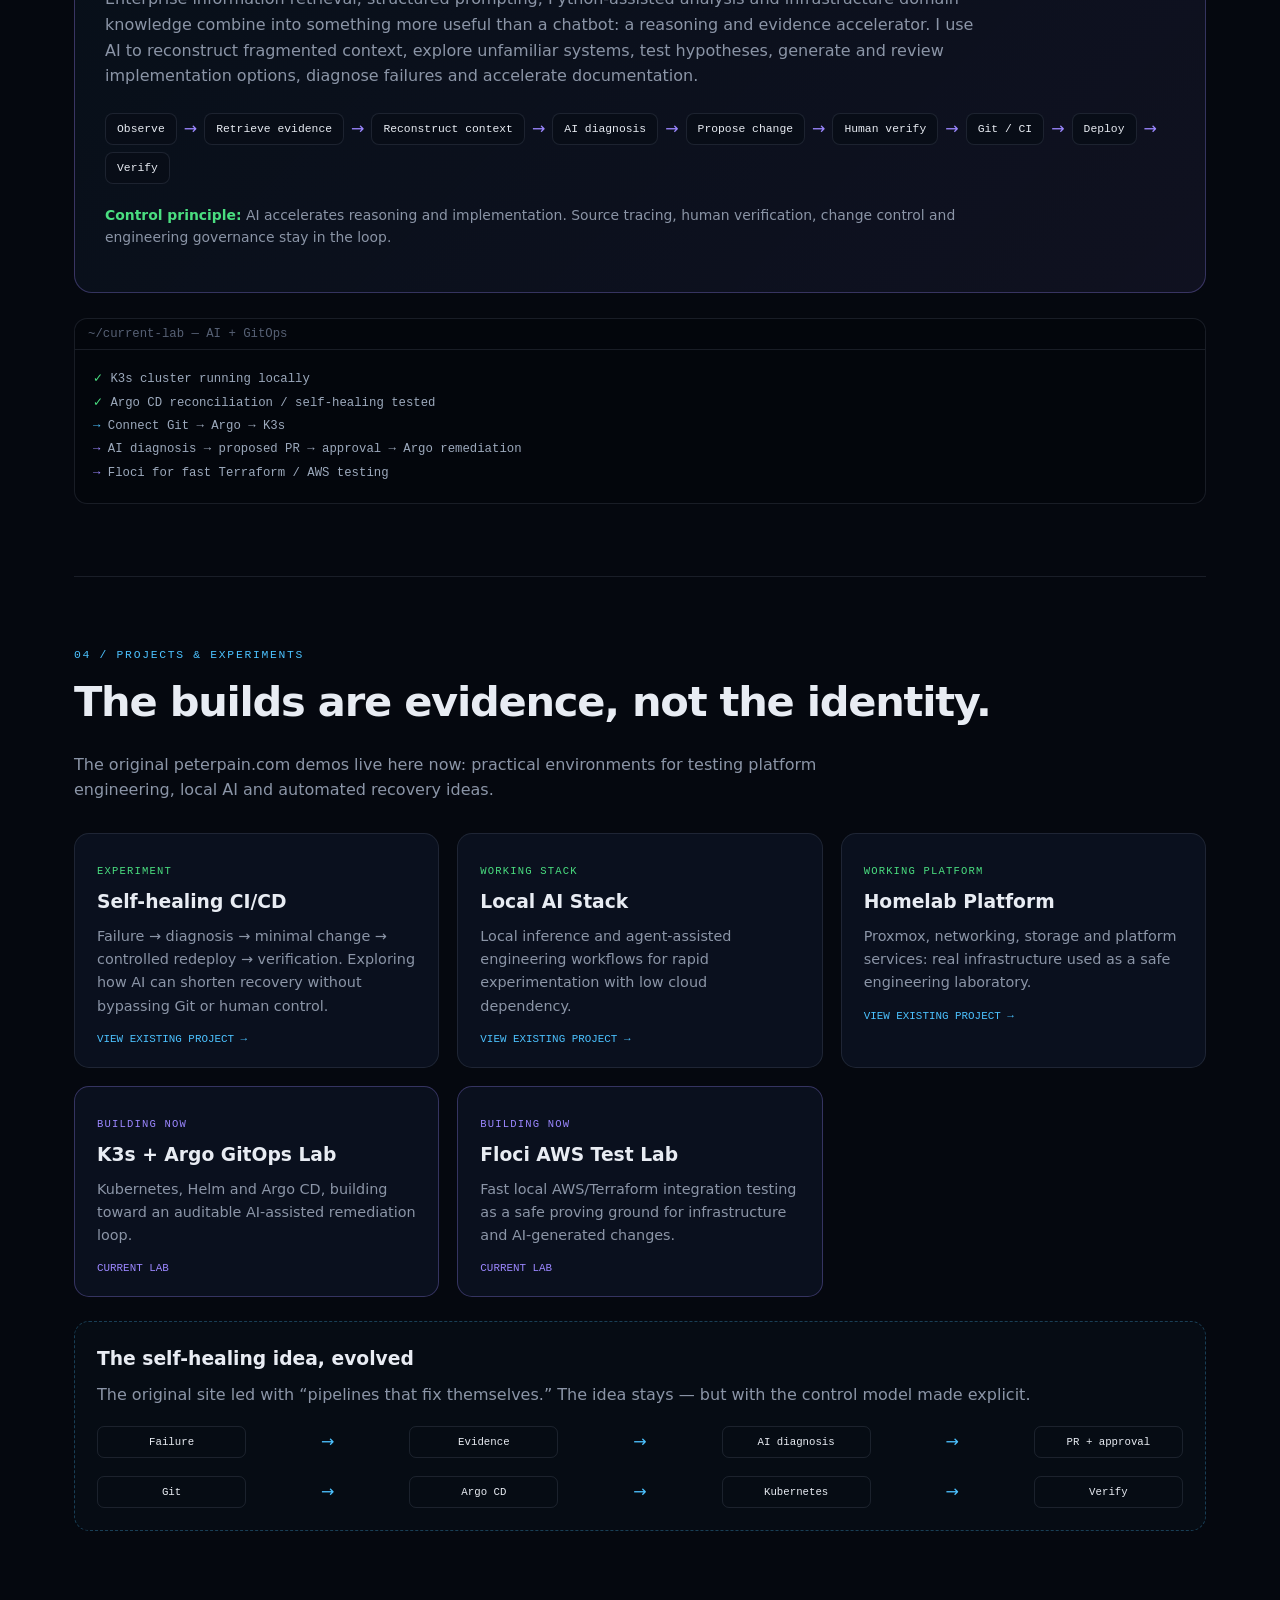
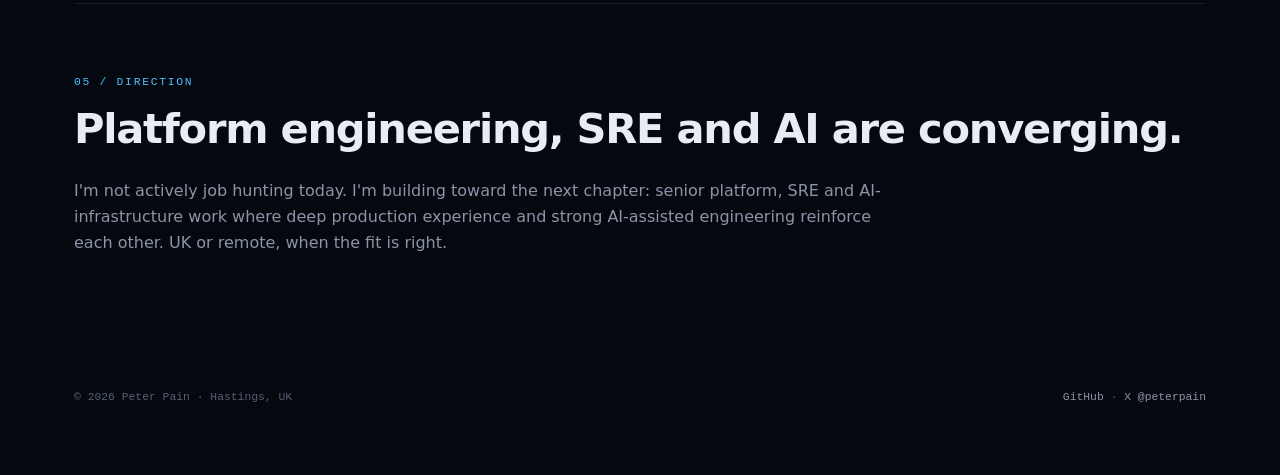
==== commit 05fb6e07: "Show AI artwork as top banner above hero" ====
--- a/index.html
+++ b/index.html
@@ -5,9 +5,10 @@
 <title>Peter Pain — Platform · SRE · Cloud · AI</title>
 <meta name="description" content="Senior platform and infrastructure engineer combining systems thinking, AWS, Linux, automation and AI-assisted engineering.">
 <style>
-:root{--bg:#05080f;--fg:#e8ecf3;--muted:#8b95a7;--dim:#566074;--cyan:#4cc2ff;--violet:#9b87ff;--green:#4ade80;--amber:#fbbf24;--border:rgba(148,163,184,.15);--card:rgba(13,20,36,.72);--mono:"SF Mono",ui-monospace,"Cascadia Code",Menlo,Consolas,monospace}*{box-sizing:border-box}html{scroll-behavior:smooth}body{margin:0;background:var(--bg);color:var(--fg);font-family:system-ui,-apple-system,"Segoe UI",sans-serif;line-height:1.6;-webkit-font-smoothing:antialiased;overflow-x:hidden}.glow,.grid{position:fixed;inset:0;pointer-events:none;z-index:-2}.glow{background:radial-gradient(ellipse 70% 45% at 72% -5%,rgba(76,194,255,.15),transparent 60%),radial-gradient(ellipse 55% 45% at 5% 100%,rgba(155,135,255,.13),transparent 60%),radial-gradient(ellipse 35% 30% at 85% 55%,rgba(251,191,36,.05),transparent 65%)}.grid{z-index:-1;opacity:.3;background-image:linear-gradient(rgba(148,163,184,.05) 1px,transparent 1px),linear-gradient(90deg,rgba(148,163,184,.05) 1px,transparent 1px);background-size:44px 44px;mask-image:radial-gradient(ellipse 95% 70% at 50% 0,#000 20%,transparent 80%)}.wrap{max-width:1180px;margin:auto;padding:0 24px}nav{position:sticky;top:12px;z-index:10;display:flex;align-items:center;margin-top:12px;padding:13px 16px;font-size:.82rem;border:1px solid var(--border);border-radius:14px;background:rgba(5,8,15,.76);backdrop-filter:blur(14px);box-shadow:0 12px 45px rgba(0,0,0,.28)}.brand{font-family:var(--mono);color:var(--fg);text-decoration:none;font-weight:700;letter-spacing:.02em}.brand b{color:var(--cyan)}.links{margin-left:auto;display:flex;gap:20px}.links a{color:var(--muted);text-decoration:none}.links a:hover{color:var(--cyan)}header{position:relative;isolation:isolate;overflow:hidden;margin:28px 0 0;padding:96px 54px 76px;border:1px solid rgba(148,163,184,.20);border-radius:24px;background:linear-gradient(90deg,rgba(5,8,15,.88) 0%,rgba(5,8,15,.72) 34%,rgba(5,8,15,.38) 60%,rgba(5,8,15,.08) 100%),linear-gradient(180deg,rgba(5,8,15,.02),rgba(5,8,15,.24)),url('assets/platform-ai-hero.webp') center center/cover no-repeat;box-shadow:0 32px 100px rgba(0,0,0,.48),inset 0 0 70px rgba(5,8,15,.18)}header:after{content:"";position:absolute;inset:0;z-index:-1;pointer-events:none;background:linear-gradient(180deg,transparent 70%,rgba(5,8,15,.24))}.hero-copy{position:relative;z-index:1;max-width:790px}.eyebrow,.kicker{font:.71rem var(--mono);text-transform:uppercase;letter-spacing:.15em;color:var(--cyan)}.eyebrow{display:flex;align-items:center;gap:9px}.dot{width:7px;height:7px;border-radius:50%;background:var(--green);box-shadow:0 0 12px var(--green)}h1{font-size:clamp(3rem,6vw,5.45rem);line-height:.98;letter-spacing:-.05em;margin:20px 0;text-shadow:0 3px 28px rgba(0,0,0,.88)}.grad{background:linear-gradient(92deg,#68ceff,var(--violet) 62%,#ffd36a);background-clip:text;-webkit-background-clip:text;color:transparent}.lead{max-width:790px;color:#c3cad6;font-size:clamp(1.05rem,2vw,1.25rem);text-shadow:0 2px 18px rgba(0,0,0,.95)}.lead strong{color:#fff}.manifesto{margin-top:28px;max-width:760px;padding:17px 20px;border-left:2px solid var(--violet);background:rgba(5,8,15,.54);backdrop-filter:blur(7px);color:#d0d7e2;box-shadow:0 14px 40px rgba(0,0,0,.18)}.tags{display:flex;flex-wrap:wrap;gap:8px;margin-top:28px}.tag{font:.73rem var(--mono);padding:7px 11px;border:1px solid rgba(148,163,184,.28);border-radius:99px;color:#e0e5ed;background:rgba(5,8,15,.56);backdrop-filter:blur(6px)}section{padding:72px 0;border-top:1px solid var(--border)}h2{font-size:clamp(1.7rem,4vw,2.6rem);letter-spacing:-.03em;margin:8px 0 12px}.intro{color:var(--muted);max-width:820px}.modes{display:grid;grid-template-columns:repeat(5,1fr);gap:12px;margin-top:30px}.mode,.panel,.project{border:1px solid var(--border);border-radius:15px;background:var(--card);padding:22px}.mode b{display:block;font:.72rem var(--mono);color:var(--cyan);margin-bottom:9px}.mode span{font-size:.82rem;color:var(--muted)}.grid2{display:grid;grid-template-columns:1fr 1fr;gap:18px;margin-top:30px}.panel h3,.project h3{margin:6px 0 8px}.panel p,.project p{margin:0;color:var(--muted);font-size:.9rem}.status{font:.66rem var(--mono);text-transform:uppercase;letter-spacing:.11em;color:var(--green)}.learning .status,.current .status{color:var(--violet)}.skills{display:grid;grid-template-columns:1fr 1fr;gap:9px;margin-top:18px}.skill{padding:9px 11px;border-left:2px solid var(--cyan);background:rgba(76,194,255,.04);font:.76rem var(--mono)}.learning .skill{border-color:var(--violet)}.career{display:grid;grid-template-columns:repeat(3,1fr);gap:14px;margin-top:20px}.career div{padding:17px;border-left:2px solid var(--cyan);background:rgba(76,194,255,.035)}.career b{display:block;font-size:.9rem}.career span{color:var(--muted);font-size:.8rem}.ai{border:1px solid rgba(155,135,255,.3);border-radius:18px;background:linear-gradient(135deg,rgba(76,194,255,.045),rgba(155,135,255,.075));padding:30px;margin-top:30px}.ai h3{font-size:1.35rem;margin:0 0 8px}.ai p{color:var(--muted);max-width:870px}.flow{display:flex;align-items:center;gap:7px;flex-wrap:wrap;margin-top:24px}.step{font:.71rem var(--mono);padding:9px 11px;border:1px solid var(--border);border-radius:8px;background:#080d17}.arrow{color:var(--violet)}.guard{margin-top:20px;color:#aab5c7;font-size:.87rem}.guard b{color:var(--green)}.terminal{margin-top:25px;border:1px solid var(--border);border-radius:13px;background:#03060c;overflow:hidden;font:.77rem var(--mono)}.termbar{padding:8px 13px;border-bottom:1px solid var(--border);color:var(--dim)}.term{padding:18px;line-height:1.9;color:#9ca9bc}.g{color:var(--green)}.c{color:var(--cyan)}.v{color:var(--violet)}.projects{display:grid;grid-template-columns:repeat(3,1fr);gap:18px;margin-top:30px}.project{display:block;text-decoration:none;color:inherit;transition:.2s}.project:hover{transform:translateY(-3px);border-color:rgba(76,194,255,.45)}.project .meta{font:.68rem var(--mono);color:var(--cyan);margin-top:15px}.current{border-color:rgba(155,135,255,.3)}.current .meta{color:var(--violet)}.old-demo{margin-top:24px;padding:22px;border:1px dashed rgba(76,194,255,.28);border-radius:15px;background:rgba(76,194,255,.025)}.old-demo h3{margin:0 0 8px}.old-demo p{color:var(--muted);margin:0}.loop{display:grid;grid-template-columns:repeat(7,1fr);gap:7px;margin-top:18px;align-items:center}.loop span{font:.67rem var(--mono);text-align:center;padding:9px 5px;border:1px solid var(--border);border-radius:7px}.loop i{font-style:normal;color:var(--cyan);text-align:center}footer{padding:48px 0;color:var(--dim);font:.71rem var(--mono);display:flex;justify-content:space-between;gap:18px;flex-wrap:wrap}footer a{color:var(--muted);text-decoration:none}footer a:hover{color:var(--cyan)}@media(max-width:900px){header{padding:76px 34px 60px;background-position:62% center}.modes{grid-template-columns:repeat(2,1fr)}}@media(max-width:800px){nav{top:8px}.links{gap:12px;overflow-x:auto;white-space:nowrap}.links a:nth-child(2),.links a:nth-child(3){display:none}header{margin-top:18px;padding:62px 22px 48px;background:linear-gradient(90deg,rgba(5,8,15,.86),rgba(5,8,15,.52)),url('assets/platform-ai-hero.webp') 58% center/cover no-repeat}.modes,.projects,.career{grid-template-columns:1fr}.grid2{grid-template-columns:1fr}.skills{grid-template-columns:1fr}.loop{grid-template-columns:1fr}.loop i{transform:rotate(90deg)}footer{display:block}footer span{display:block;margin-top:8px}}
+:root{--bg:#05080f;--fg:#e8ecf3;--muted:#8b95a7;--dim:#566074;--cyan:#4cc2ff;--violet:#9b87ff;--green:#4ade80;--amber:#fbbf24;--border:rgba(148,163,184,.15);--card:rgba(13,20,36,.72);--mono:"SF Mono",ui-monospace,"Cascadia Code",Menlo,Consolas,monospace}*{box-sizing:border-box}html{scroll-behavior:smooth}body{margin:0;background:var(--bg);color:var(--fg);font-family:system-ui,-apple-system,"Segoe UI",sans-serif;line-height:1.6;-webkit-font-smoothing:antialiased;overflow-x:hidden}.glow,.grid{position:fixed;inset:0;pointer-events:none;z-index:-2}.glow{background:radial-gradient(ellipse 70% 45% at 72% -5%,rgba(76,194,255,.15),transparent 60%),radial-gradient(ellipse 55% 45% at 5% 100%,rgba(155,135,255,.13),transparent 60%),radial-gradient(ellipse 35% 30% at 85% 55%,rgba(251,191,36,.05),transparent 65%)}.grid{z-index:-1;opacity:.3;background-image:linear-gradient(rgba(148,163,184,.05) 1px,transparent 1px),linear-gradient(90deg,rgba(148,163,184,.05) 1px,transparent 1px);background-size:44px 44px;mask-image:radial-gradient(ellipse 95% 70% at 50% 0,#000 20%,transparent 80%)}.wrap{max-width:1180px;margin:auto;padding:0 24px}nav{position:sticky;top:12px;z-index:10;display:flex;align-items:center;margin-top:12px;padding:13px 16px;font-size:.82rem;border:1px solid var(--border);border-radius:14px;background:rgba(5,8,15,.76);backdrop-filter:blur(14px);box-shadow:0 12px 45px rgba(0,0,0,.28)}.brand{font-family:var(--mono);color:var(--fg);text-decoration:none;font-weight:700;letter-spacing:.02em}.brand b{color:var(--cyan)}.links{margin-left:auto;display:flex;gap:20px}.links a{color:var(--muted);text-decoration:none}.links a:hover{color:var(--cyan)}.hero-banner{margin:28px 0 18px;border:1px solid rgba(148,163,184,.20);border-radius:24px;overflow:hidden;background:#02050b;box-shadow:0 28px 90px rgba(0,0,0,.45)}.hero-banner img{display:block;width:100%;height:auto;max-height:500px;object-fit:cover;object-position:center}.hero-banner-note{padding:9px 14px;border-top:1px solid var(--border);font:.68rem var(--mono);color:var(--dim);background:rgba(5,8,15,.92);text-align:right}header{position:relative;margin:0 0 0;padding:72px 54px 62px;border:1px solid rgba(148,163,184,.20);border-radius:24px;background:linear-gradient(135deg,rgba(13,20,36,.92),rgba(7,11,20,.82));box-shadow:0 24px 70px rgba(0,0,0,.35),inset 0 0 70px rgba(76,194,255,.025)}.hero-copy{max-width:900px}.eyebrow,.kicker{font:.71rem var(--mono);text-transform:uppercase;letter-spacing:.15em;color:var(--cyan)}.eyebrow{display:flex;align-items:center;gap:9px}.dot{width:7px;height:7px;border-radius:50%;background:var(--green);box-shadow:0 0 12px var(--green)}h1{font-size:clamp(3rem,6vw,5.45rem);line-height:.98;letter-spacing:-.05em;margin:20px 0}.grad{background:linear-gradient(92deg,#68ceff,var(--violet) 62%,#ffd36a);background-clip:text;-webkit-background-clip:text;color:transparent}.lead{max-width:840px;color:#c3cad6;font-size:clamp(1.05rem,2vw,1.25rem)}.lead strong{color:#fff}.manifesto{margin-top:28px;max-width:780px;padding:17px 20px;border-left:2px solid var(--violet);background:rgba(155,135,255,.05);color:#d0d7e2}.tags{display:flex;flex-wrap:wrap;gap:8px;margin-top:28px}.tag{font:.73rem var(--mono);padding:7px 11px;border:1px solid rgba(148,163,184,.24);border-radius:99px;color:#d0d7e3;background:rgba(5,8,15,.5)}section{padding:72px 0;border-top:1px solid var(--border)}h2{font-size:clamp(1.7rem,4vw,2.6rem);letter-spacing:-.03em;margin:8px 0 12px}.intro{color:var(--muted);max-width:820px}.modes{display:grid;grid-template-columns:repeat(5,1fr);gap:12px;margin-top:30px}.mode,.panel,.project{border:1px solid var(--border);border-radius:15px;background:var(--card);padding:22px}.mode b{display:block;font:.72rem var(--mono);color:var(--cyan);margin-bottom:9px}.mode span{font-size:.82rem;color:var(--muted)}.grid2{display:grid;grid-template-columns:1fr 1fr;gap:18px;margin-top:30px}.panel h3,.project h3{margin:6px 0 8px}.panel p,.project p{margin:0;color:var(--muted);font-size:.9rem}.status{font:.66rem var(--mono);text-transform:uppercase;letter-spacing:.11em;color:var(--green)}.learning .status,.current .status{color:var(--violet)}.skills{display:grid;grid-template-columns:1fr 1fr;gap:9px;margin-top:18px}.skill{padding:9px 11px;border-left:2px solid var(--cyan);background:rgba(76,194,255,.04);font:.76rem var(--mono)}.learning .skill{border-color:var(--violet)}.career{display:grid;grid-template-columns:repeat(3,1fr);gap:14px;margin-top:20px}.career div{padding:17px;border-left:2px solid var(--cyan);background:rgba(76,194,255,.035)}.career b{display:block;font-size:.9rem}.career span{color:var(--muted);font-size:.8rem}.ai{border:1px solid rgba(155,135,255,.3);border-radius:18px;background:linear-gradient(135deg,rgba(76,194,255,.045),rgba(155,135,255,.075));padding:30px;margin-top:30px}.ai h3{font-size:1.35rem;margin:0 0 8px}.ai p{color:var(--muted);max-width:870px}.flow{display:flex;align-items:center;gap:7px;flex-wrap:wrap;margin-top:24px}.step{font:.71rem var(--mono);padding:9px 11px;border:1px solid var(--border);border-radius:8px;background:#080d17}.arrow{color:var(--violet)}.guard{margin-top:20px;color:#aab5c7;font-size:.87rem}.guard b{color:var(--green)}.terminal{margin-top:25px;border:1px solid var(--border);border-radius:13px;background:#03060c;overflow:hidden;font:.77rem var(--mono)}.termbar{padding:8px 13px;border-bottom:1px solid var(--border);color:var(--dim)}.term{padding:18px;line-height:1.9;color:#9ca9bc}.g{color:var(--green)}.c{color:var(--cyan)}.v{color:var(--violet)}.projects{display:grid;grid-template-columns:repeat(3,1fr);gap:18px;margin-top:30px}.project{display:block;text-decoration:none;color:inherit;transition:.2s}.project:hover{transform:translateY(-3px);border-color:rgba(76,194,255,.45)}.project .meta{font:.68rem var(--mono);color:var(--cyan);margin-top:15px}.current{border-color:rgba(155,135,255,.3)}.current .meta{color:var(--violet)}.old-demo{margin-top:24px;padding:22px;border:1px dashed rgba(76,194,255,.28);border-radius:15px;background:rgba(76,194,255,.025)}.old-demo h3{margin:0 0 8px}.old-demo p{color:var(--muted);margin:0}.loop{display:grid;grid-template-columns:repeat(7,1fr);gap:7px;margin-top:18px;align-items:center}.loop span{font:.67rem var(--mono);text-align:center;padding:9px 5px;border:1px solid var(--border);border-radius:7px}.loop i{font-style:normal;color:var(--cyan);text-align:center}footer{padding:48px 0;color:var(--dim);font:.71rem var(--mono);display:flex;justify-content:space-between;gap:18px;flex-wrap:wrap}footer a{color:var(--muted);text-decoration:none}footer a:hover{color:var(--cyan)}@media(max-width:900px){header{padding:60px 34px 52px}.hero-banner img{max-height:390px}.modes{grid-template-columns:repeat(2,1fr)}}@media(max-width:800px){nav{top:8px}.links{gap:12px;overflow-x:auto;white-space:nowrap}.links a:nth-child(2),.links a:nth-child(3){display:none}.hero-banner{margin-top:18px;border-radius:18px}.hero-banner img{max-height:none}.hero-banner-note{display:none}header{padding:52px 22px 44px;border-radius:18px}.modes,.projects,.career{grid-template-columns:1fr}.grid2{grid-template-columns:1fr}.skills{grid-template-columns:1fr}.loop{grid-template-columns:1fr}.loop i{transform:rotate(90deg)}footer{display:block}footer span{display:block;margin-top:8px}}
 </style></head><body><div class="glow"></div><div class="grid"></div><div class="wrap">
 <nav><a class="brand" href="#">Peter <b>Pain</b></a><div class="links"><a href="#approach">Approach</a><a href="#experience">Experience</a><a href="#ai">AI</a><a href="#projects">Projects</a><a href="https://github.com/dbbloke">GitHub</a></div></nav>
+<div class="hero-banner"><img src="assets/platform-ai-hero.jpg" alt="AI, cloud infrastructure, observability and platform engineering landscape"><div class="hero-banner-note">systems · cloud · automation · AI</div></div>
 <header><div class="hero-copy"><div class="eyebrow"><span class="dot"></span> Platform · SRE · Cloud · AI</div><h1>I find the problem<br><span class="grad">before choosing the solution.</span></h1><p class="lead"><strong>Senior platform and infrastructure engineer with three decades across production systems.</strong> Databases, Linux, AWS, automation, security, resilience and regulated technology delivery — now combining that systems experience with AI-assisted engineering, Kubernetes and GitOps.</p><div class="manifesto">I work upstream of the obvious answer: reconstruct the missing context, connect evidence across systems and boundaries, challenge weak assumptions, and make the real problem clear enough to act on.</div><div class="tags"><span class="tag">AWS</span><span class="tag">Linux / RHEL</span><span class="tag">SRE</span><span class="tag">Terraform</span><span class="tag">Ansible / Chef</span><span class="tag">GitHub Actions</span><span class="tag">Jenkins</span><span class="tag">Databases</span><span class="tag">Python</span><span class="tag">Security & Resilience</span></div></div></header>
 <section id="approach"><div class="kicker">01 / How I work</div><h2>Systems thinking over product loyalty.</h2><p class="intro">The technology changes. The engineering method doesn't: understand the system, distinguish evidence from assumption, expose hidden dependencies and failure modes, then choose the most supportable path.</p><div class="modes"><div class="mode"><b>DIAGNOSTIC</b><span>Follow difficult problems across technical boundaries until the real failure mechanism is visible.</span></div><div class="mode"><b>ADVISORY</b><span>Compare options, assumptions, economics and operational consequences.</span></div><div class="mode"><b>ASSURANCE</b><span>Test supportability, security, resilience and governance.</span></div><div class="mode"><b>ENABLEMENT</b><span>Turn knowledge into automation, runbooks, documentation and handover.</span></div><div class="mode"><b>EXPLORATION</b><span>Learn unfamiliar technology quickly without discarding established engineering controls.</span></div></div></section>
 <section id="experience"><div class="kicker">02 / Engineering depth</div><h2>Established experience. New tools on top.</h2><p class="intro">Kubernetes and GitOps are additions to a broad production infrastructure background — not a replacement for it.</p><div class="grid2"><div class="panel"><span class="status">Established</span><h3>Production engineering</h3><p>Cloud and infrastructure work spanning investigation, design, implementation, controlled production change and operational handover.</p><div class="skills"><div class="skill">AWS / Cloud platforms</div><div class="skill">Linux / RHEL lifecycle</div><div class="skill">Terraform / IaC</div><div class="skill">Ansible / Chef / AAP</div><div class="skill">CI/CD / GitHub Actions</div><div class="skill">Jenkins / Image pipelines</div><div class="skill">RDS / Aurora / Redshift</div><div class="skill">IAM / Secrets / TLS</div><div class="skill">Datadog / Backup / DR</div><div class="skill">Python / Automation</div></div></div><div class="panel learning"><span class="status">Building now</span><h3>Modern platform layer</h3><p>Hands-on labs focused on cloud-native orchestration, GitOps and governed AI-assisted operations.</p><div class="skills"><div class="skill">Kubernetes / K3s</div><div class="skill">Argo CD / GitOps</div><div class="skill">Helm</div><div class="skill">EKS patterns</div><div class="skill">AI-assisted SRE</div><div class="skill">Floci / Fake AWS</div><div class="skill">Agent guardrails</div></div></div></div><div class="career"><div><b>Platform migrations</b><span>Linux, AWS, database and infrastructure lifecycle change.</span></div><div><b>Automation at scale</b><span>IaC, configuration management, CI/CD and repeatable operations.</span></div><div><b>Security & resilience</b><span>Identity, secrets, TLS, patching, backup, DR and supportability.</span></div></div></section>
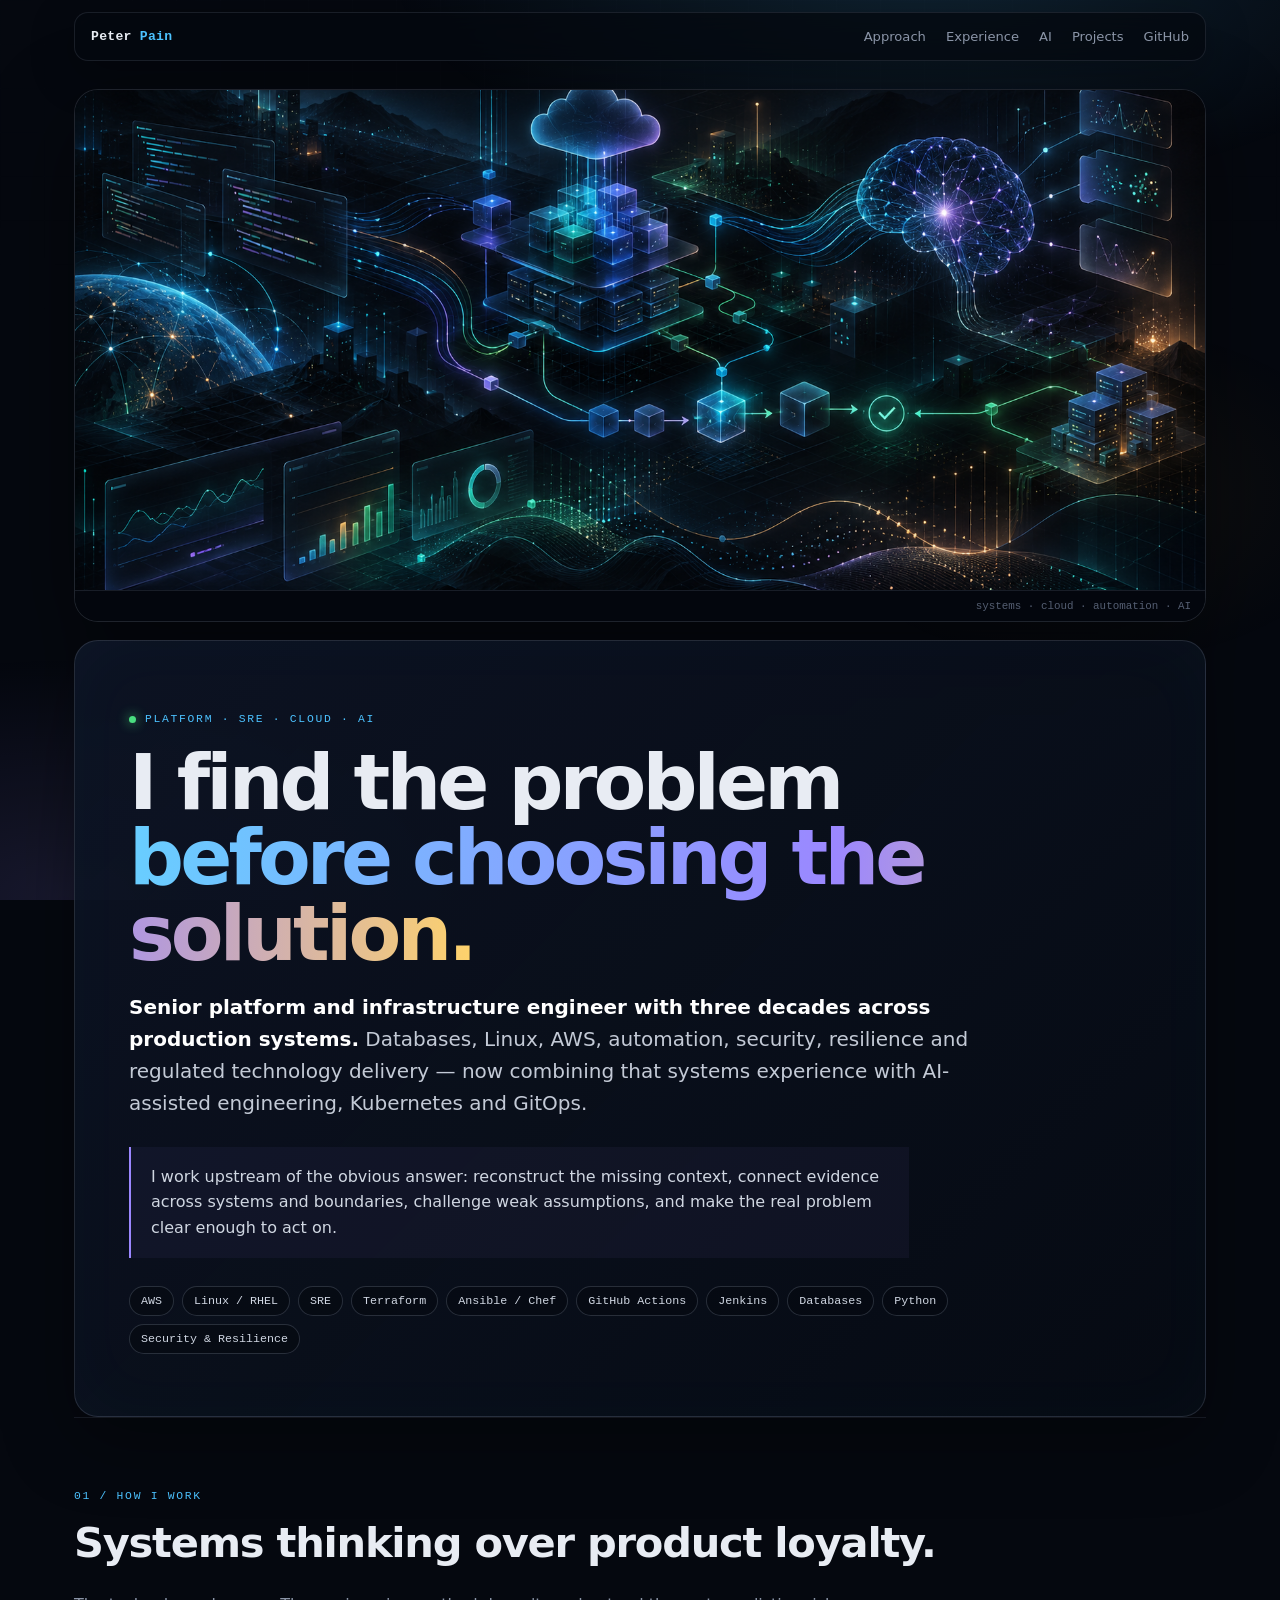
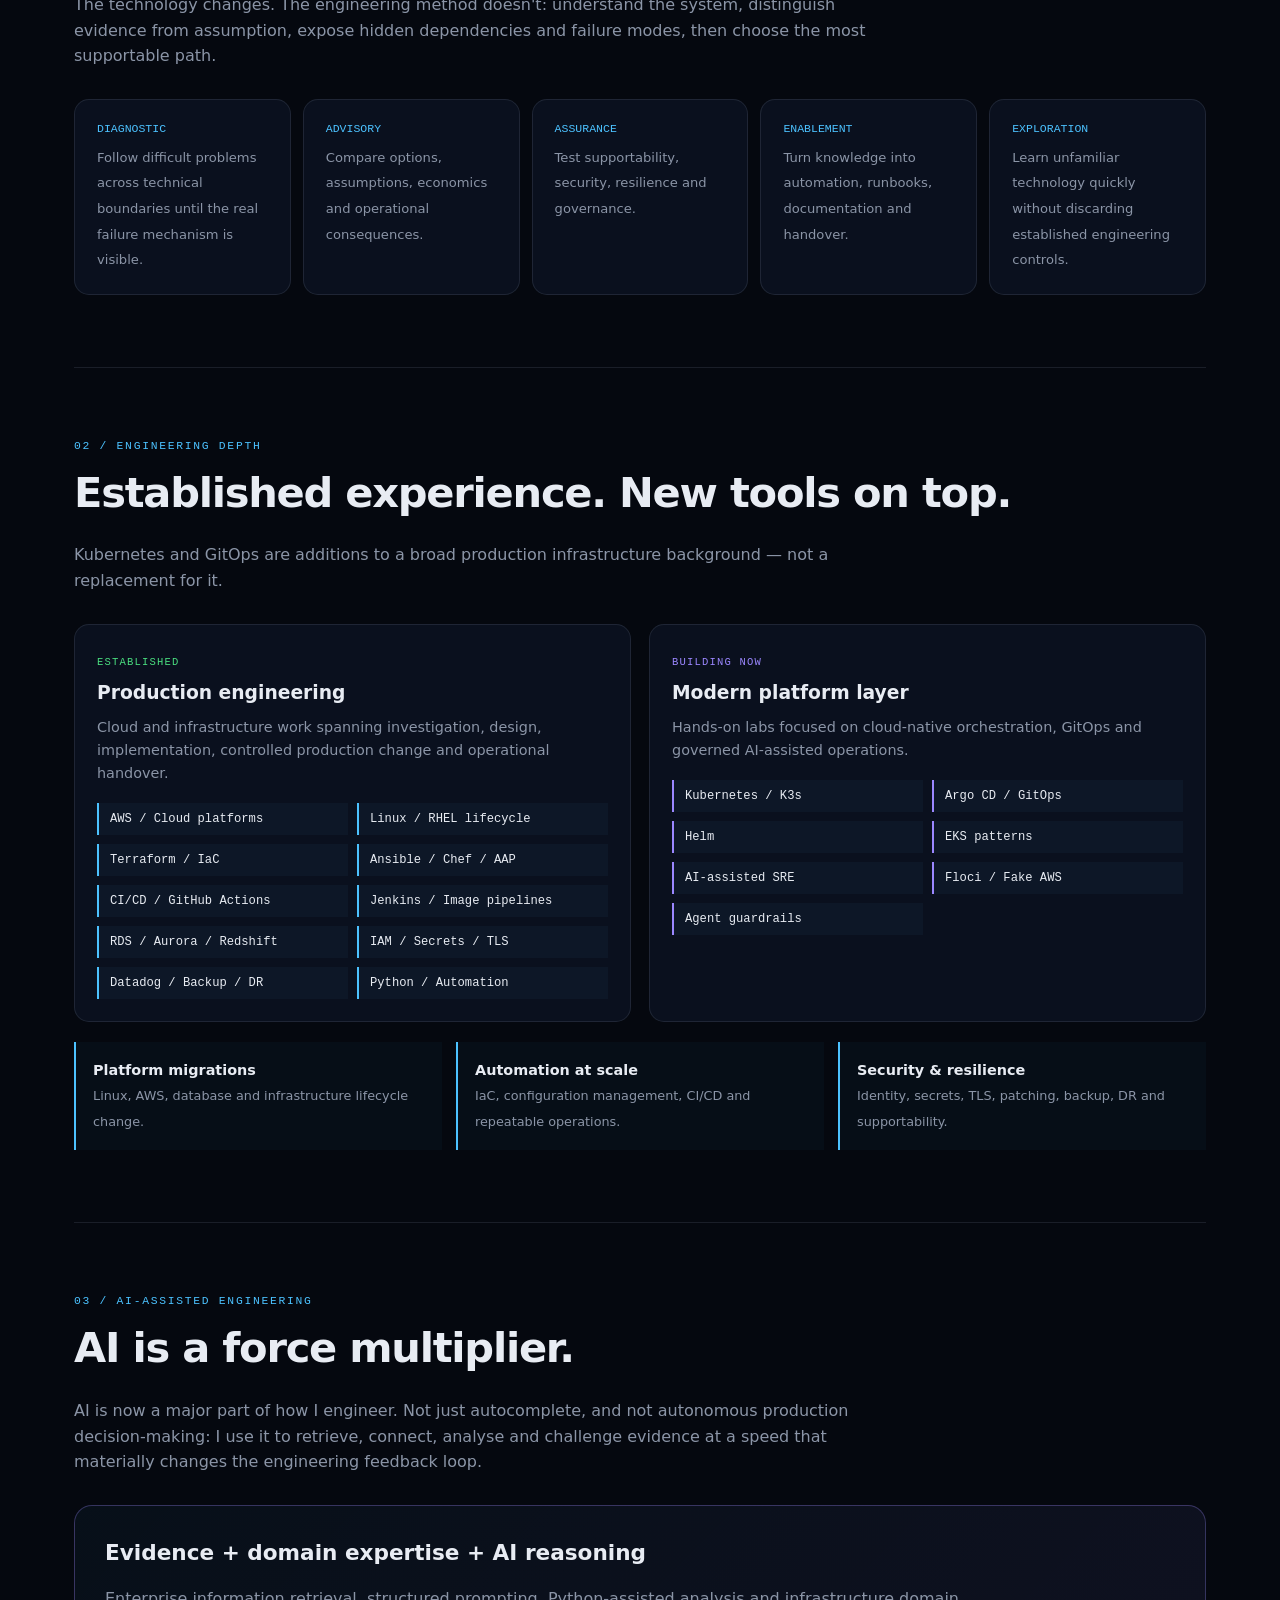
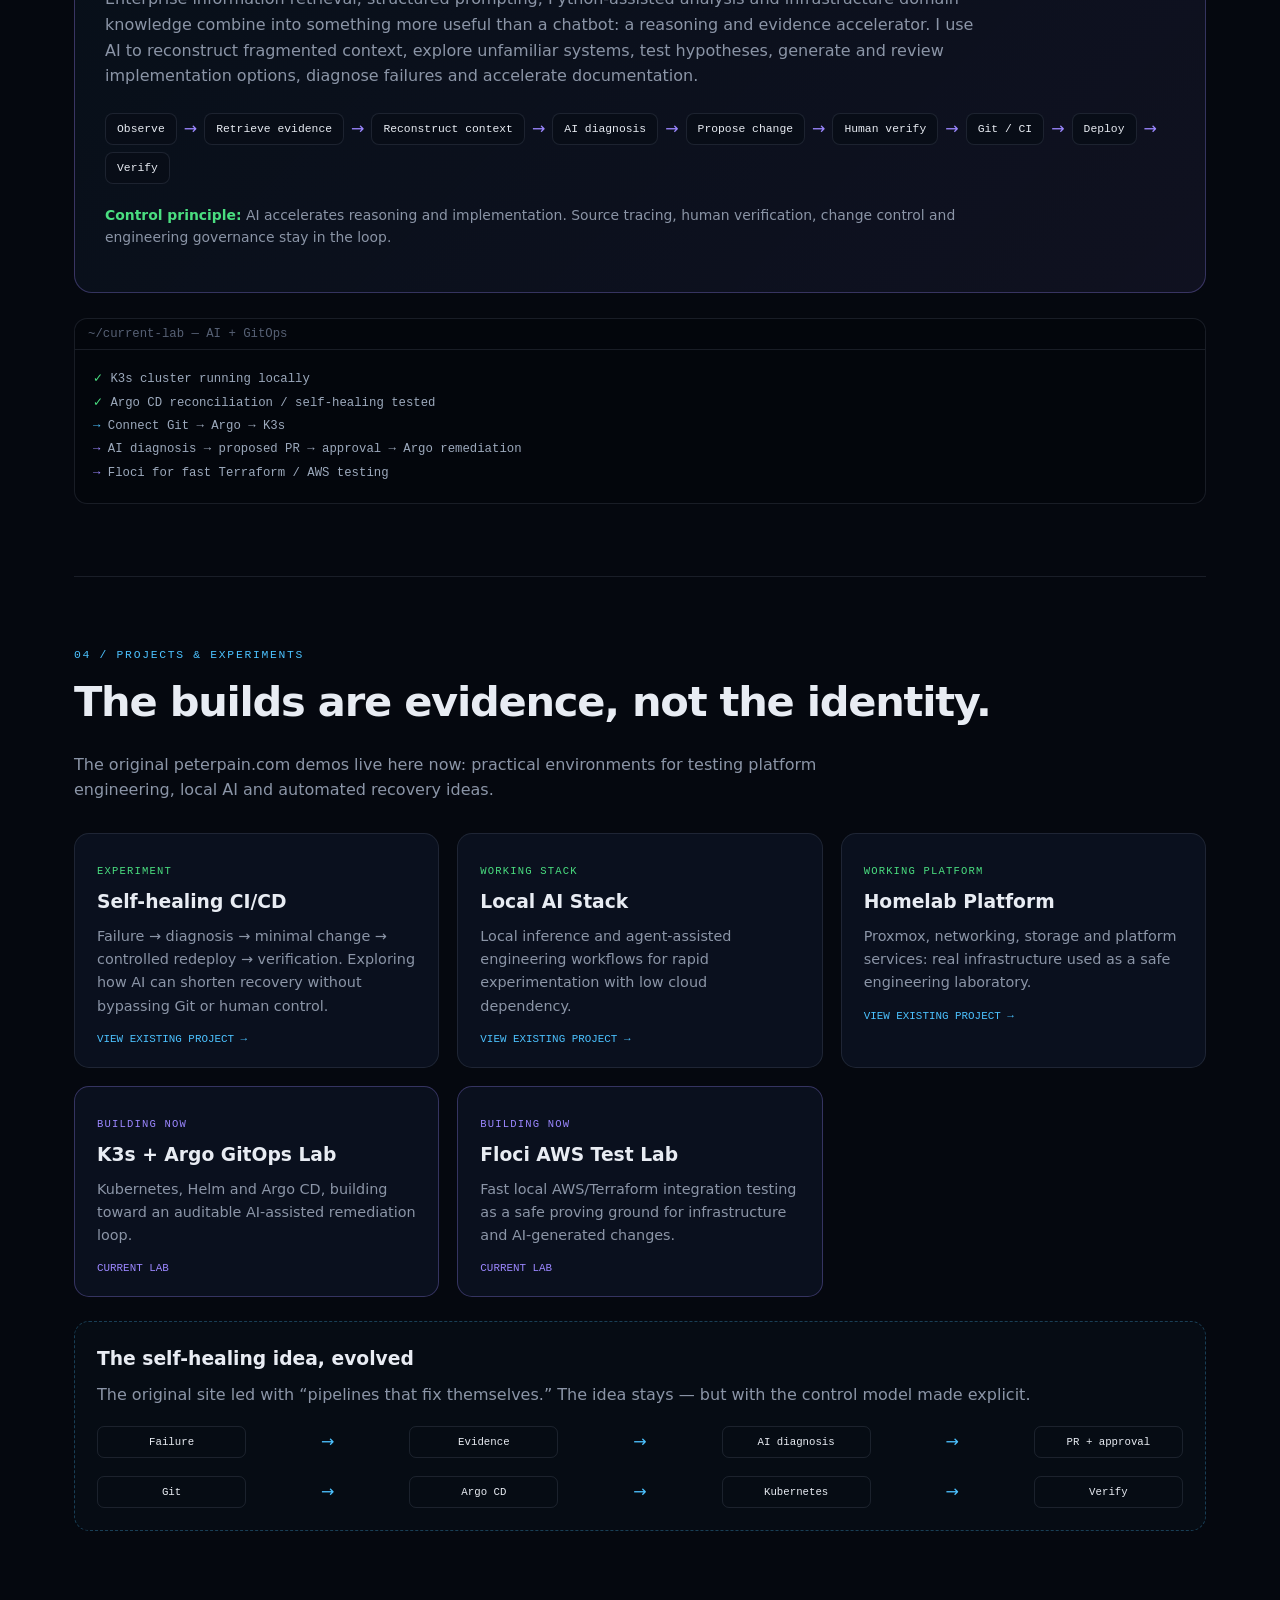
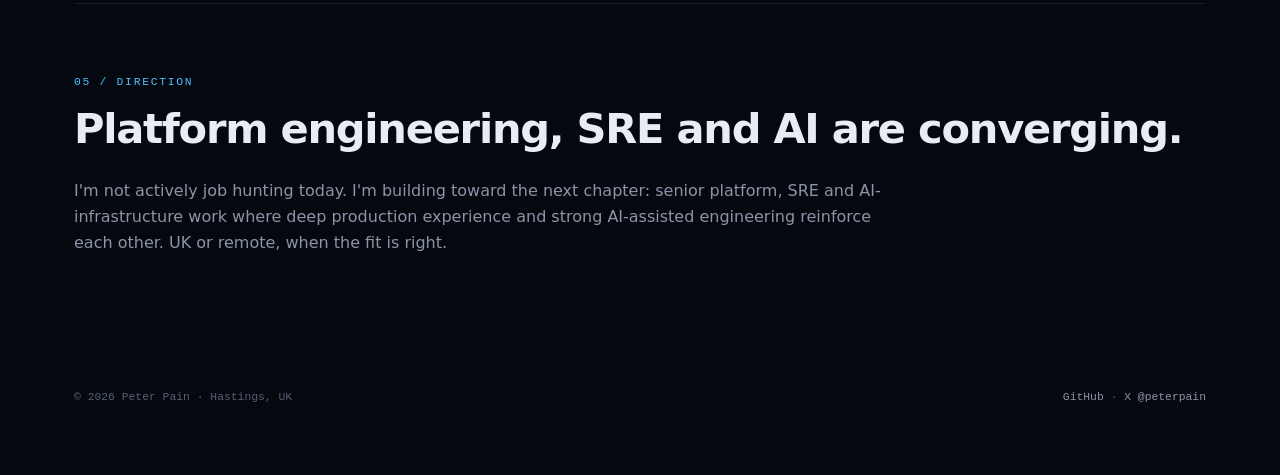
==== commit 9a3a6764: "Use full-resolution hero artwork" ====
--- a/index.html
+++ b/index.html
@@ -8,7 +8,7 @@
 :root{--bg:#05080f;--fg:#e8ecf3;--muted:#8b95a7;--dim:#566074;--cyan:#4cc2ff;--violet:#9b87ff;--green:#4ade80;--amber:#fbbf24;--border:rgba(148,163,184,.15);--card:rgba(13,20,36,.72);--mono:"SF Mono",ui-monospace,"Cascadia Code",Menlo,Consolas,monospace}*{box-sizing:border-box}html{scroll-behavior:smooth}body{margin:0;background:var(--bg);color:var(--fg);font-family:system-ui,-apple-system,"Segoe UI",sans-serif;line-height:1.6;-webkit-font-smoothing:antialiased;overflow-x:hidden}.glow,.grid{position:fixed;inset:0;pointer-events:none;z-index:-2}.glow{background:radial-gradient(ellipse 70% 45% at 72% -5%,rgba(76,194,255,.15),transparent 60%),radial-gradient(ellipse 55% 45% at 5% 100%,rgba(155,135,255,.13),transparent 60%),radial-gradient(ellipse 35% 30% at 85% 55%,rgba(251,191,36,.05),transparent 65%)}.grid{z-index:-1;opacity:.3;background-image:linear-gradient(rgba(148,163,184,.05) 1px,transparent 1px),linear-gradient(90deg,rgba(148,163,184,.05) 1px,transparent 1px);background-size:44px 44px;mask-image:radial-gradient(ellipse 95% 70% at 50% 0,#000 20%,transparent 80%)}.wrap{max-width:1180px;margin:auto;padding:0 24px}nav{position:sticky;top:12px;z-index:10;display:flex;align-items:center;margin-top:12px;padding:13px 16px;font-size:.82rem;border:1px solid var(--border);border-radius:14px;background:rgba(5,8,15,.76);backdrop-filter:blur(14px);box-shadow:0 12px 45px rgba(0,0,0,.28)}.brand{font-family:var(--mono);color:var(--fg);text-decoration:none;font-weight:700;letter-spacing:.02em}.brand b{color:var(--cyan)}.links{margin-left:auto;display:flex;gap:20px}.links a{color:var(--muted);text-decoration:none}.links a:hover{color:var(--cyan)}.hero-banner{margin:28px 0 18px;border:1px solid rgba(148,163,184,.20);border-radius:24px;overflow:hidden;background:#02050b;box-shadow:0 28px 90px rgba(0,0,0,.45)}.hero-banner img{display:block;width:100%;height:auto;max-height:500px;object-fit:cover;object-position:center}.hero-banner-note{padding:9px 14px;border-top:1px solid var(--border);font:.68rem var(--mono);color:var(--dim);background:rgba(5,8,15,.92);text-align:right}header{position:relative;margin:0 0 0;padding:72px 54px 62px;border:1px solid rgba(148,163,184,.20);border-radius:24px;background:linear-gradient(135deg,rgba(13,20,36,.92),rgba(7,11,20,.82));box-shadow:0 24px 70px rgba(0,0,0,.35),inset 0 0 70px rgba(76,194,255,.025)}.hero-copy{max-width:900px}.eyebrow,.kicker{font:.71rem var(--mono);text-transform:uppercase;letter-spacing:.15em;color:var(--cyan)}.eyebrow{display:flex;align-items:center;gap:9px}.dot{width:7px;height:7px;border-radius:50%;background:var(--green);box-shadow:0 0 12px var(--green)}h1{font-size:clamp(3rem,6vw,5.45rem);line-height:.98;letter-spacing:-.05em;margin:20px 0}.grad{background:linear-gradient(92deg,#68ceff,var(--violet) 62%,#ffd36a);background-clip:text;-webkit-background-clip:text;color:transparent}.lead{max-width:840px;color:#c3cad6;font-size:clamp(1.05rem,2vw,1.25rem)}.lead strong{color:#fff}.manifesto{margin-top:28px;max-width:780px;padding:17px 20px;border-left:2px solid var(--violet);background:rgba(155,135,255,.05);color:#d0d7e2}.tags{display:flex;flex-wrap:wrap;gap:8px;margin-top:28px}.tag{font:.73rem var(--mono);padding:7px 11px;border:1px solid rgba(148,163,184,.24);border-radius:99px;color:#d0d7e3;background:rgba(5,8,15,.5)}section{padding:72px 0;border-top:1px solid var(--border)}h2{font-size:clamp(1.7rem,4vw,2.6rem);letter-spacing:-.03em;margin:8px 0 12px}.intro{color:var(--muted);max-width:820px}.modes{display:grid;grid-template-columns:repeat(5,1fr);gap:12px;margin-top:30px}.mode,.panel,.project{border:1px solid var(--border);border-radius:15px;background:var(--card);padding:22px}.mode b{display:block;font:.72rem var(--mono);color:var(--cyan);margin-bottom:9px}.mode span{font-size:.82rem;color:var(--muted)}.grid2{display:grid;grid-template-columns:1fr 1fr;gap:18px;margin-top:30px}.panel h3,.project h3{margin:6px 0 8px}.panel p,.project p{margin:0;color:var(--muted);font-size:.9rem}.status{font:.66rem var(--mono);text-transform:uppercase;letter-spacing:.11em;color:var(--green)}.learning .status,.current .status{color:var(--violet)}.skills{display:grid;grid-template-columns:1fr 1fr;gap:9px;margin-top:18px}.skill{padding:9px 11px;border-left:2px solid var(--cyan);background:rgba(76,194,255,.04);font:.76rem var(--mono)}.learning .skill{border-color:var(--violet)}.career{display:grid;grid-template-columns:repeat(3,1fr);gap:14px;margin-top:20px}.career div{padding:17px;border-left:2px solid var(--cyan);background:rgba(76,194,255,.035)}.career b{display:block;font-size:.9rem}.career span{color:var(--muted);font-size:.8rem}.ai{border:1px solid rgba(155,135,255,.3);border-radius:18px;background:linear-gradient(135deg,rgba(76,194,255,.045),rgba(155,135,255,.075));padding:30px;margin-top:30px}.ai h3{font-size:1.35rem;margin:0 0 8px}.ai p{color:var(--muted);max-width:870px}.flow{display:flex;align-items:center;gap:7px;flex-wrap:wrap;margin-top:24px}.step{font:.71rem var(--mono);padding:9px 11px;border:1px solid var(--border);border-radius:8px;background:#080d17}.arrow{color:var(--violet)}.guard{margin-top:20px;color:#aab5c7;font-size:.87rem}.guard b{color:var(--green)}.terminal{margin-top:25px;border:1px solid var(--border);border-radius:13px;background:#03060c;overflow:hidden;font:.77rem var(--mono)}.termbar{padding:8px 13px;border-bottom:1px solid var(--border);color:var(--dim)}.term{padding:18px;line-height:1.9;color:#9ca9bc}.g{color:var(--green)}.c{color:var(--cyan)}.v{color:var(--violet)}.projects{display:grid;grid-template-columns:repeat(3,1fr);gap:18px;margin-top:30px}.project{display:block;text-decoration:none;color:inherit;transition:.2s}.project:hover{transform:translateY(-3px);border-color:rgba(76,194,255,.45)}.project .meta{font:.68rem var(--mono);color:var(--cyan);margin-top:15px}.current{border-color:rgba(155,135,255,.3)}.current .meta{color:var(--violet)}.old-demo{margin-top:24px;padding:22px;border:1px dashed rgba(76,194,255,.28);border-radius:15px;background:rgba(76,194,255,.025)}.old-demo h3{margin:0 0 8px}.old-demo p{color:var(--muted);margin:0}.loop{display:grid;grid-template-columns:repeat(7,1fr);gap:7px;margin-top:18px;align-items:center}.loop span{font:.67rem var(--mono);text-align:center;padding:9px 5px;border:1px solid var(--border);border-radius:7px}.loop i{font-style:normal;color:var(--cyan);text-align:center}footer{padding:48px 0;color:var(--dim);font:.71rem var(--mono);display:flex;justify-content:space-between;gap:18px;flex-wrap:wrap}footer a{color:var(--muted);text-decoration:none}footer a:hover{color:var(--cyan)}@media(max-width:900px){header{padding:60px 34px 52px}.hero-banner img{max-height:390px}.modes{grid-template-columns:repeat(2,1fr)}}@media(max-width:800px){nav{top:8px}.links{gap:12px;overflow-x:auto;white-space:nowrap}.links a:nth-child(2),.links a:nth-child(3){display:none}.hero-banner{margin-top:18px;border-radius:18px}.hero-banner img{max-height:none}.hero-banner-note{display:none}header{padding:52px 22px 44px;border-radius:18px}.modes,.projects,.career{grid-template-columns:1fr}.grid2{grid-template-columns:1fr}.skills{grid-template-columns:1fr}.loop{grid-template-columns:1fr}.loop i{transform:rotate(90deg)}footer{display:block}footer span{display:block;margin-top:8px}}
 </style></head><body><div class="glow"></div><div class="grid"></div><div class="wrap">
 <nav><a class="brand" href="#">Peter <b>Pain</b></a><div class="links"><a href="#approach">Approach</a><a href="#experience">Experience</a><a href="#ai">AI</a><a href="#projects">Projects</a><a href="https://github.com/dbbloke">GitHub</a></div></nav>
-<div class="hero-banner"><img src="assets/platform-ai-hero.jpg" alt="AI, cloud infrastructure, observability and platform engineering landscape"><div class="hero-banner-note">systems · cloud · automation · AI</div></div>
+<div class="hero-banner"><img src="assets/platform-ai-hero.png" alt="AI, cloud infrastructure, observability and platform engineering landscape"><div class="hero-banner-note">systems · cloud · automation · AI</div></div>
 <header><div class="hero-copy"><div class="eyebrow"><span class="dot"></span> Platform · SRE · Cloud · AI</div><h1>I find the problem<br><span class="grad">before choosing the solution.</span></h1><p class="lead"><strong>Senior platform and infrastructure engineer with three decades across production systems.</strong> Databases, Linux, AWS, automation, security, resilience and regulated technology delivery — now combining that systems experience with AI-assisted engineering, Kubernetes and GitOps.</p><div class="manifesto">I work upstream of the obvious answer: reconstruct the missing context, connect evidence across systems and boundaries, challenge weak assumptions, and make the real problem clear enough to act on.</div><div class="tags"><span class="tag">AWS</span><span class="tag">Linux / RHEL</span><span class="tag">SRE</span><span class="tag">Terraform</span><span class="tag">Ansible / Chef</span><span class="tag">GitHub Actions</span><span class="tag">Jenkins</span><span class="tag">Databases</span><span class="tag">Python</span><span class="tag">Security & Resilience</span></div></div></header>
 <section id="approach"><div class="kicker">01 / How I work</div><h2>Systems thinking over product loyalty.</h2><p class="intro">The technology changes. The engineering method doesn't: understand the system, distinguish evidence from assumption, expose hidden dependencies and failure modes, then choose the most supportable path.</p><div class="modes"><div class="mode"><b>DIAGNOSTIC</b><span>Follow difficult problems across technical boundaries until the real failure mechanism is visible.</span></div><div class="mode"><b>ADVISORY</b><span>Compare options, assumptions, economics and operational consequences.</span></div><div class="mode"><b>ASSURANCE</b><span>Test supportability, security, resilience and governance.</span></div><div class="mode"><b>ENABLEMENT</b><span>Turn knowledge into automation, runbooks, documentation and handover.</span></div><div class="mode"><b>EXPLORATION</b><span>Learn unfamiliar technology quickly without discarding established engineering controls.</span></div></div></section>
 <section id="experience"><div class="kicker">02 / Engineering depth</div><h2>Established experience. New tools on top.</h2><p class="intro">Kubernetes and GitOps are additions to a broad production infrastructure background — not a replacement for it.</p><div class="grid2"><div class="panel"><span class="status">Established</span><h3>Production engineering</h3><p>Cloud and infrastructure work spanning investigation, design, implementation, controlled production change and operational handover.</p><div class="skills"><div class="skill">AWS / Cloud platforms</div><div class="skill">Linux / RHEL lifecycle</div><div class="skill">Terraform / IaC</div><div class="skill">Ansible / Chef / AAP</div><div class="skill">CI/CD / GitHub Actions</div><div class="skill">Jenkins / Image pipelines</div><div class="skill">RDS / Aurora / Redshift</div><div class="skill">IAM / Secrets / TLS</div><div class="skill">Datadog / Backup / DR</div><div class="skill">Python / Automation</div></div></div><div class="panel learning"><span class="status">Building now</span><h3>Modern platform layer</h3><p>Hands-on labs focused on cloud-native orchestration, GitOps and governed AI-assisted operations.</p><div class="skills"><div class="skill">Kubernetes / K3s</div><div class="skill">Argo CD / GitOps</div><div class="skill">Helm</div><div class="skill">EKS patterns</div><div class="skill">AI-assisted SRE</div><div class="skill">Floci / Fake AWS</div><div class="skill">Agent guardrails</div></div></div></div><div class="career"><div><b>Platform migrations</b><span>Linux, AWS, database and infrastructure lifecycle change.</span></div><div><b>Automation at scale</b><span>IaC, configuration management, CI/CD and repeatable operations.</span></div><div><b>Security & resilience</b><span>Identity, secrets, TLS, patching, backup, DR and supportability.</span></div></div></section>
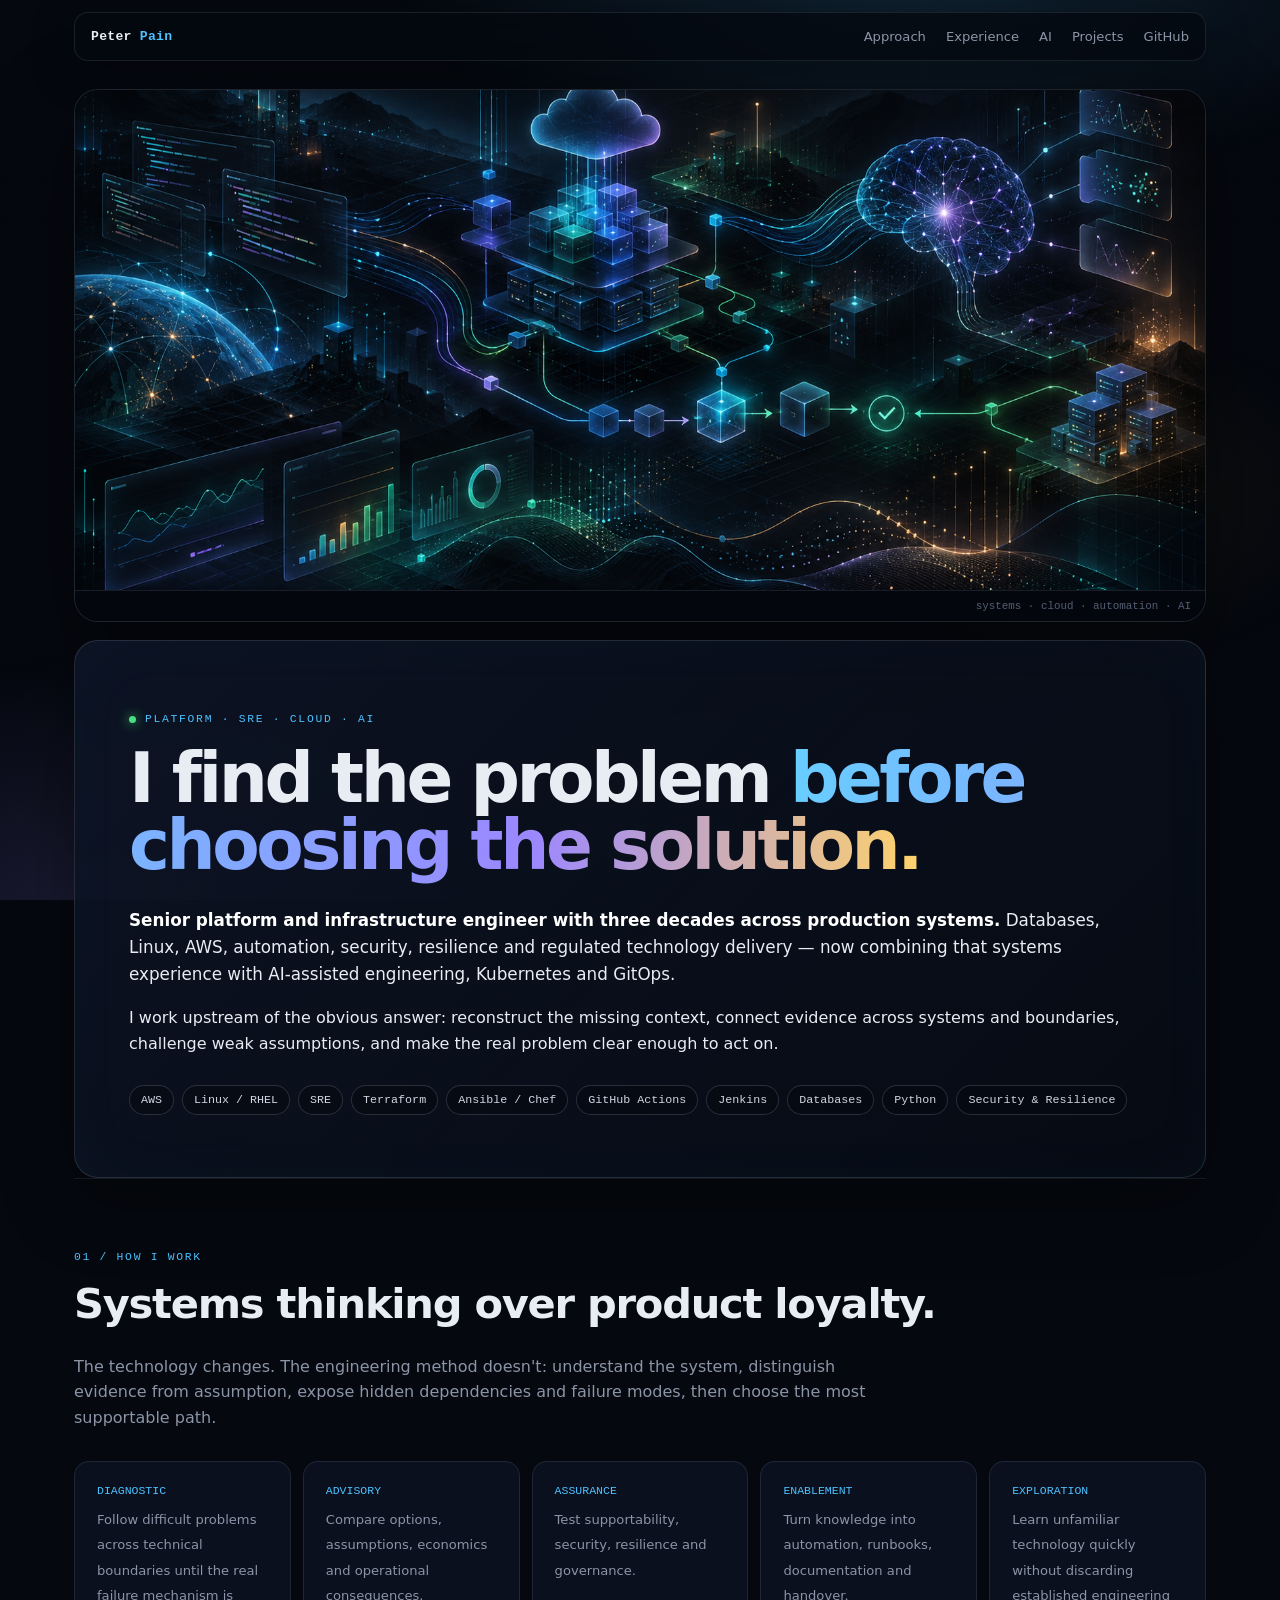
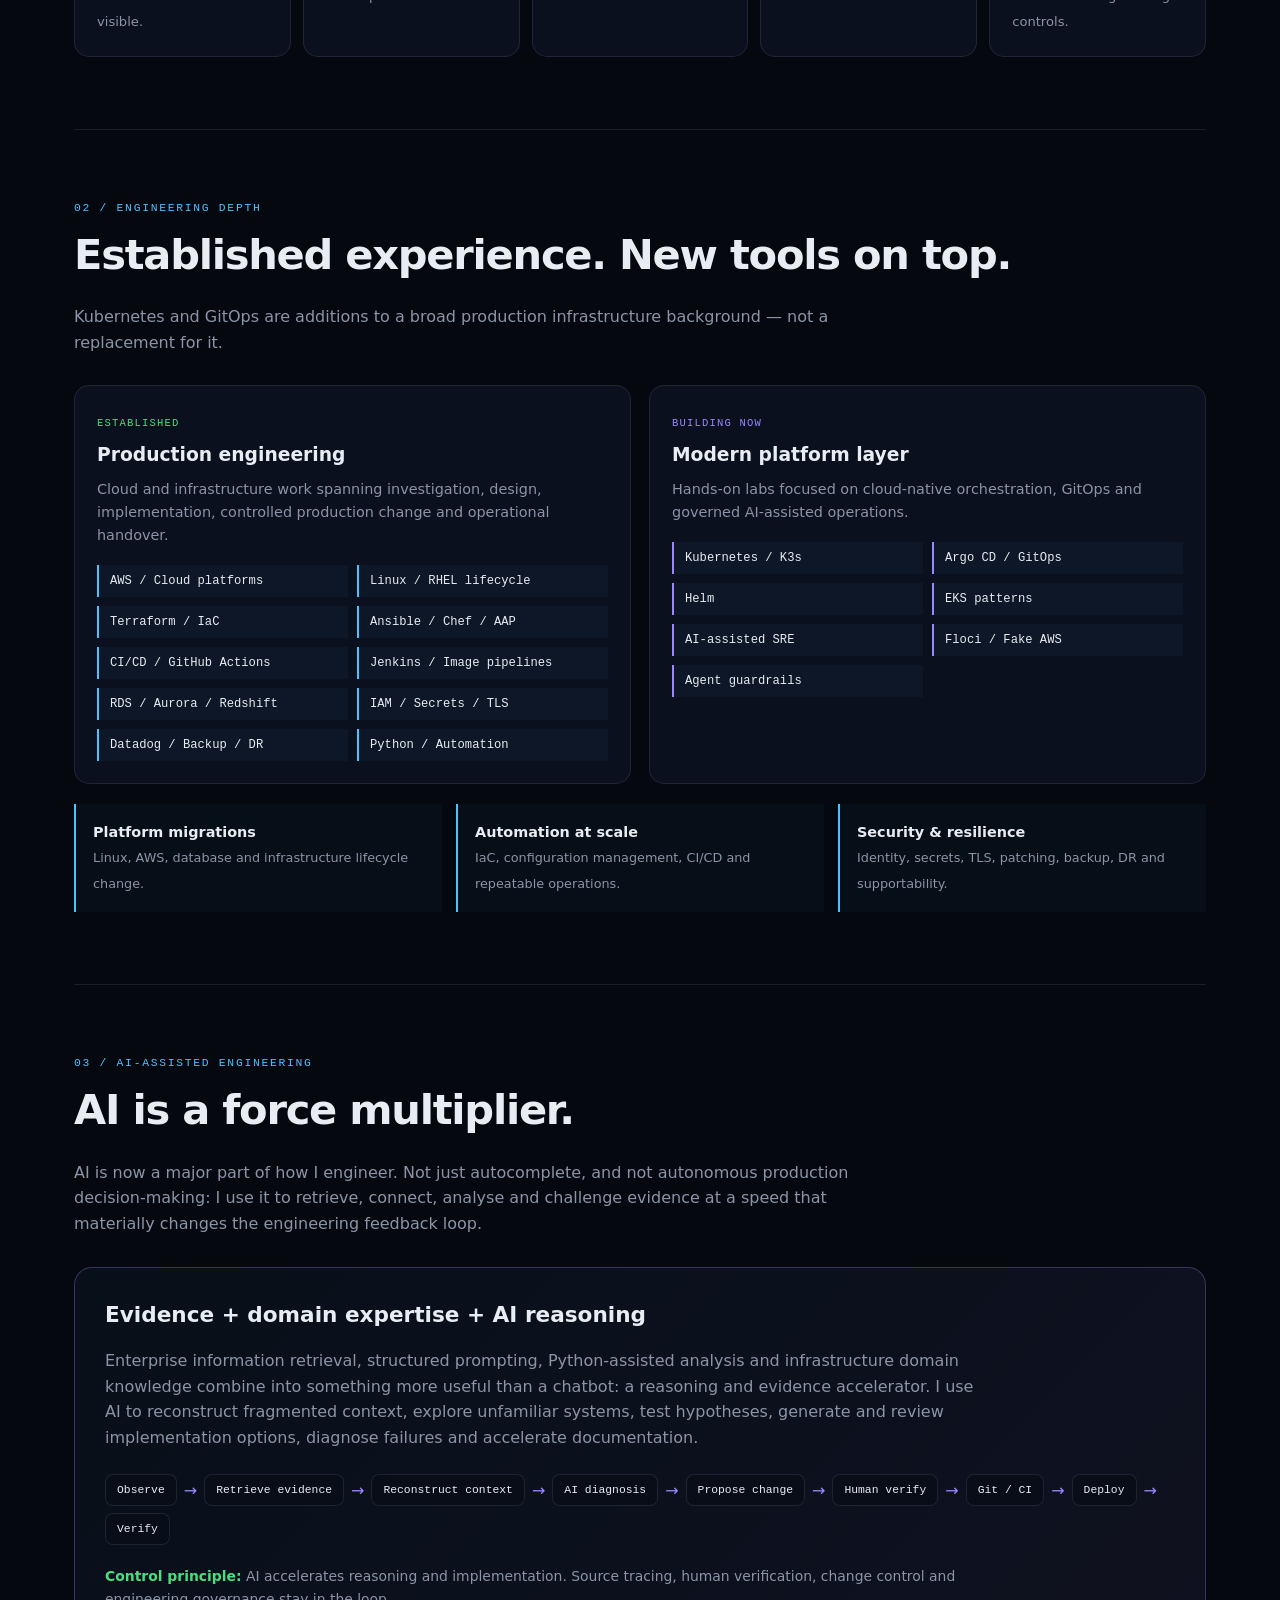
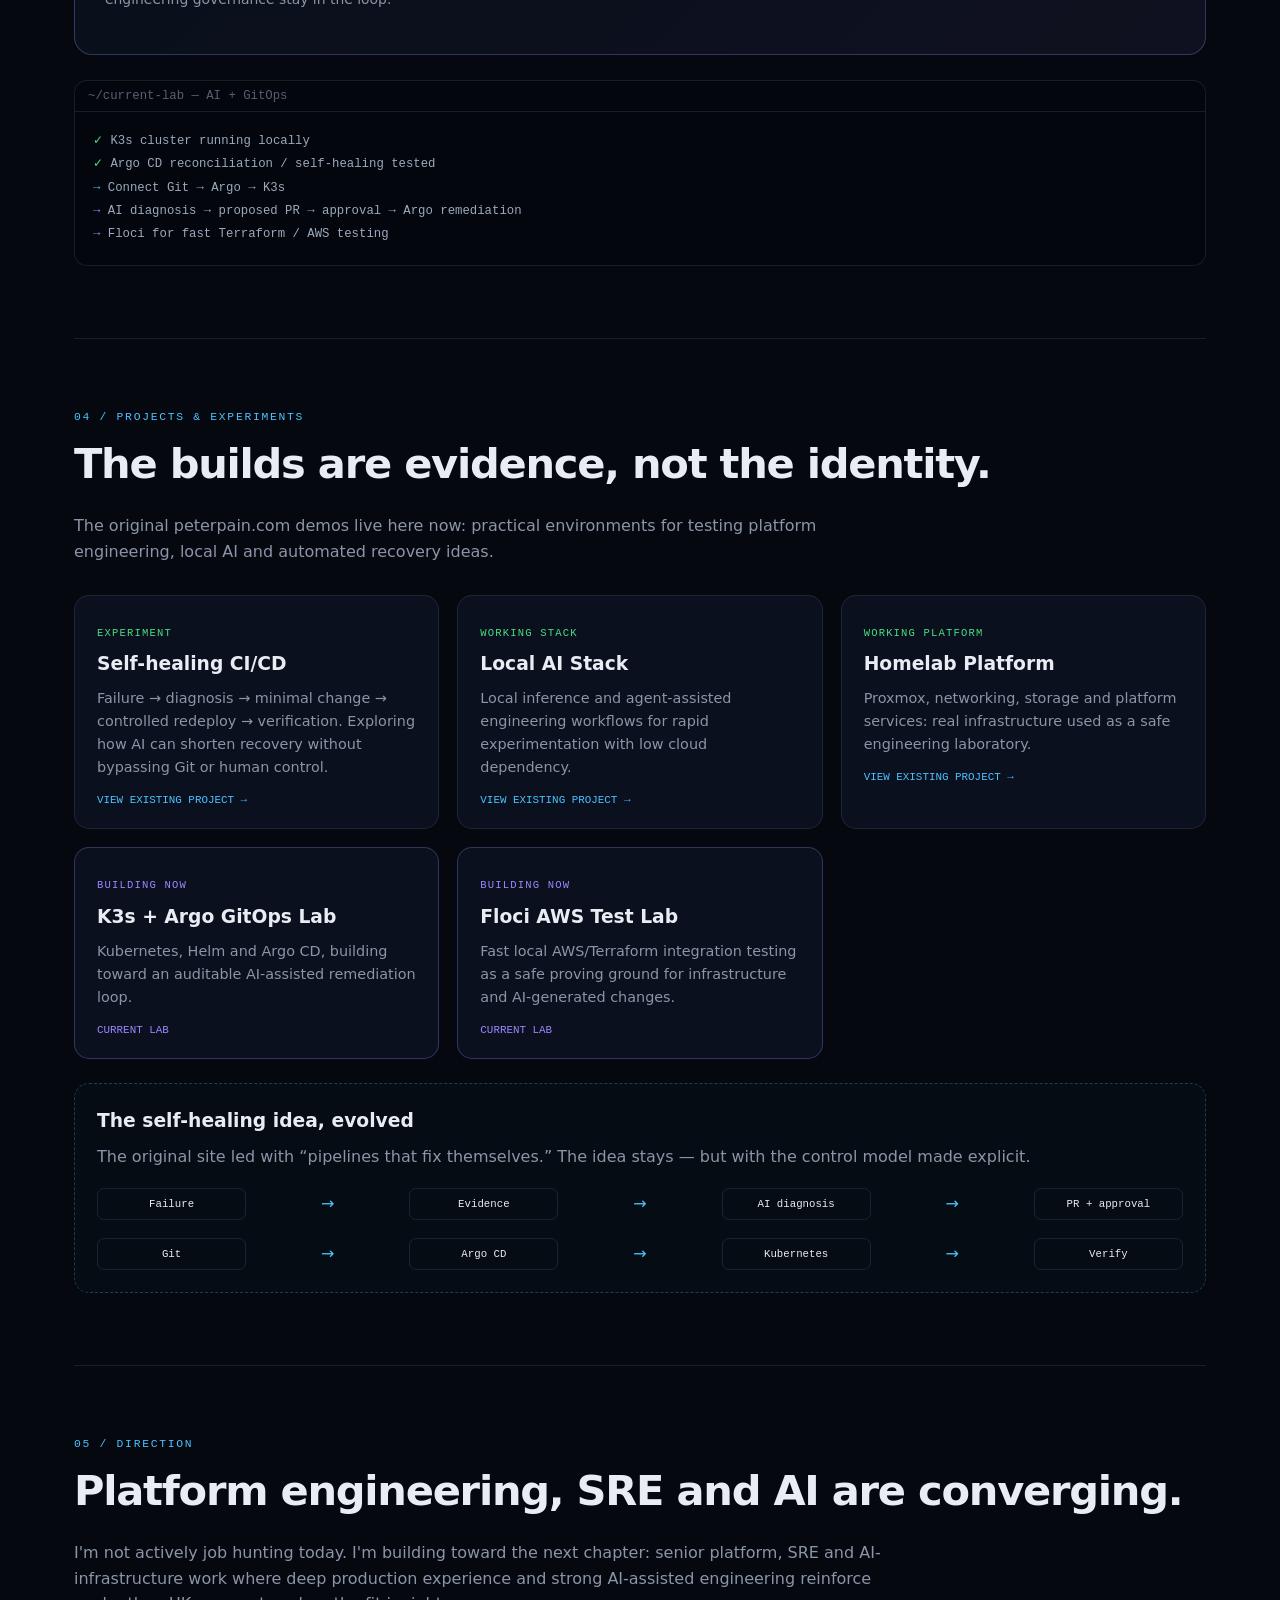
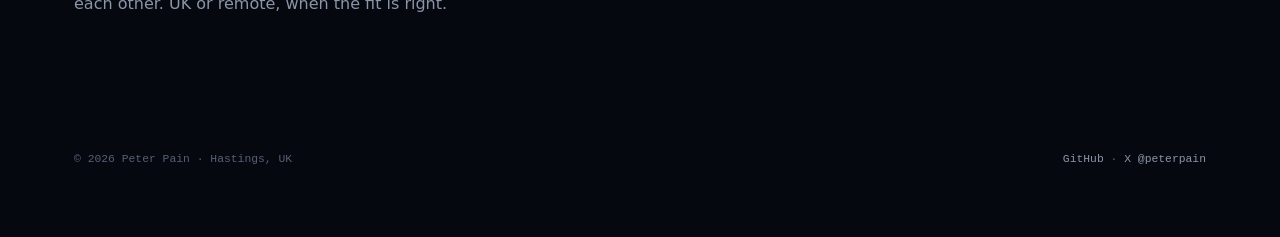
==== commit 0f5f4f54: "Balance hero heading and supporting copy" ====
--- a/index.html
+++ b/index.html
@@ -5,11 +5,11 @@
 <title>Peter Pain — Platform · SRE · Cloud · AI</title>
 <meta name="description" content="Senior platform and infrastructure engineer combining systems thinking, AWS, Linux, automation and AI-assisted engineering.">
 <style>
-:root{--bg:#05080f;--fg:#e8ecf3;--muted:#8b95a7;--dim:#566074;--cyan:#4cc2ff;--violet:#9b87ff;--green:#4ade80;--amber:#fbbf24;--border:rgba(148,163,184,.15);--card:rgba(13,20,36,.72);--mono:"SF Mono",ui-monospace,"Cascadia Code",Menlo,Consolas,monospace}*{box-sizing:border-box}html{scroll-behavior:smooth}body{margin:0;background:var(--bg);color:var(--fg);font-family:system-ui,-apple-system,"Segoe UI",sans-serif;line-height:1.6;-webkit-font-smoothing:antialiased;overflow-x:hidden}.glow,.grid{position:fixed;inset:0;pointer-events:none;z-index:-2}.glow{background:radial-gradient(ellipse 70% 45% at 72% -5%,rgba(76,194,255,.15),transparent 60%),radial-gradient(ellipse 55% 45% at 5% 100%,rgba(155,135,255,.13),transparent 60%),radial-gradient(ellipse 35% 30% at 85% 55%,rgba(251,191,36,.05),transparent 65%)}.grid{z-index:-1;opacity:.3;background-image:linear-gradient(rgba(148,163,184,.05) 1px,transparent 1px),linear-gradient(90deg,rgba(148,163,184,.05) 1px,transparent 1px);background-size:44px 44px;mask-image:radial-gradient(ellipse 95% 70% at 50% 0,#000 20%,transparent 80%)}.wrap{max-width:1180px;margin:auto;padding:0 24px}nav{position:sticky;top:12px;z-index:10;display:flex;align-items:center;margin-top:12px;padding:13px 16px;font-size:.82rem;border:1px solid var(--border);border-radius:14px;background:rgba(5,8,15,.76);backdrop-filter:blur(14px);box-shadow:0 12px 45px rgba(0,0,0,.28)}.brand{font-family:var(--mono);color:var(--fg);text-decoration:none;font-weight:700;letter-spacing:.02em}.brand b{color:var(--cyan)}.links{margin-left:auto;display:flex;gap:20px}.links a{color:var(--muted);text-decoration:none}.links a:hover{color:var(--cyan)}.hero-banner{margin:28px 0 18px;border:1px solid rgba(148,163,184,.20);border-radius:24px;overflow:hidden;background:#02050b;box-shadow:0 28px 90px rgba(0,0,0,.45)}.hero-banner img{display:block;width:100%;height:auto;max-height:500px;object-fit:cover;object-position:center}.hero-banner-note{padding:9px 14px;border-top:1px solid var(--border);font:.68rem var(--mono);color:var(--dim);background:rgba(5,8,15,.92);text-align:right}header{position:relative;margin:0 0 0;padding:72px 54px 62px;border:1px solid rgba(148,163,184,.20);border-radius:24px;background:linear-gradient(135deg,rgba(13,20,36,.92),rgba(7,11,20,.82));box-shadow:0 24px 70px rgba(0,0,0,.35),inset 0 0 70px rgba(76,194,255,.025)}.hero-copy{max-width:900px}.eyebrow,.kicker{font:.71rem var(--mono);text-transform:uppercase;letter-spacing:.15em;color:var(--cyan)}.eyebrow{display:flex;align-items:center;gap:9px}.dot{width:7px;height:7px;border-radius:50%;background:var(--green);box-shadow:0 0 12px var(--green)}h1{font-size:clamp(3rem,6vw,5.45rem);line-height:.98;letter-spacing:-.05em;margin:20px 0}.grad{background:linear-gradient(92deg,#68ceff,var(--violet) 62%,#ffd36a);background-clip:text;-webkit-background-clip:text;color:transparent}.lead{max-width:840px;color:#c3cad6;font-size:clamp(1.05rem,2vw,1.25rem)}.lead strong{color:#fff}.manifesto{margin-top:28px;max-width:780px;padding:17px 20px;border-left:2px solid var(--violet);background:rgba(155,135,255,.05);color:#d0d7e2}.tags{display:flex;flex-wrap:wrap;gap:8px;margin-top:28px}.tag{font:.73rem var(--mono);padding:7px 11px;border:1px solid rgba(148,163,184,.24);border-radius:99px;color:#d0d7e3;background:rgba(5,8,15,.5)}section{padding:72px 0;border-top:1px solid var(--border)}h2{font-size:clamp(1.7rem,4vw,2.6rem);letter-spacing:-.03em;margin:8px 0 12px}.intro{color:var(--muted);max-width:820px}.modes{display:grid;grid-template-columns:repeat(5,1fr);gap:12px;margin-top:30px}.mode,.panel,.project{border:1px solid var(--border);border-radius:15px;background:var(--card);padding:22px}.mode b{display:block;font:.72rem var(--mono);color:var(--cyan);margin-bottom:9px}.mode span{font-size:.82rem;color:var(--muted)}.grid2{display:grid;grid-template-columns:1fr 1fr;gap:18px;margin-top:30px}.panel h3,.project h3{margin:6px 0 8px}.panel p,.project p{margin:0;color:var(--muted);font-size:.9rem}.status{font:.66rem var(--mono);text-transform:uppercase;letter-spacing:.11em;color:var(--green)}.learning .status,.current .status{color:var(--violet)}.skills{display:grid;grid-template-columns:1fr 1fr;gap:9px;margin-top:18px}.skill{padding:9px 11px;border-left:2px solid var(--cyan);background:rgba(76,194,255,.04);font:.76rem var(--mono)}.learning .skill{border-color:var(--violet)}.career{display:grid;grid-template-columns:repeat(3,1fr);gap:14px;margin-top:20px}.career div{padding:17px;border-left:2px solid var(--cyan);background:rgba(76,194,255,.035)}.career b{display:block;font-size:.9rem}.career span{color:var(--muted);font-size:.8rem}.ai{border:1px solid rgba(155,135,255,.3);border-radius:18px;background:linear-gradient(135deg,rgba(76,194,255,.045),rgba(155,135,255,.075));padding:30px;margin-top:30px}.ai h3{font-size:1.35rem;margin:0 0 8px}.ai p{color:var(--muted);max-width:870px}.flow{display:flex;align-items:center;gap:7px;flex-wrap:wrap;margin-top:24px}.step{font:.71rem var(--mono);padding:9px 11px;border:1px solid var(--border);border-radius:8px;background:#080d17}.arrow{color:var(--violet)}.guard{margin-top:20px;color:#aab5c7;font-size:.87rem}.guard b{color:var(--green)}.terminal{margin-top:25px;border:1px solid var(--border);border-radius:13px;background:#03060c;overflow:hidden;font:.77rem var(--mono)}.termbar{padding:8px 13px;border-bottom:1px solid var(--border);color:var(--dim)}.term{padding:18px;line-height:1.9;color:#9ca9bc}.g{color:var(--green)}.c{color:var(--cyan)}.v{color:var(--violet)}.projects{display:grid;grid-template-columns:repeat(3,1fr);gap:18px;margin-top:30px}.project{display:block;text-decoration:none;color:inherit;transition:.2s}.project:hover{transform:translateY(-3px);border-color:rgba(76,194,255,.45)}.project .meta{font:.68rem var(--mono);color:var(--cyan);margin-top:15px}.current{border-color:rgba(155,135,255,.3)}.current .meta{color:var(--violet)}.old-demo{margin-top:24px;padding:22px;border:1px dashed rgba(76,194,255,.28);border-radius:15px;background:rgba(76,194,255,.025)}.old-demo h3{margin:0 0 8px}.old-demo p{color:var(--muted);margin:0}.loop{display:grid;grid-template-columns:repeat(7,1fr);gap:7px;margin-top:18px;align-items:center}.loop span{font:.67rem var(--mono);text-align:center;padding:9px 5px;border:1px solid var(--border);border-radius:7px}.loop i{font-style:normal;color:var(--cyan);text-align:center}footer{padding:48px 0;color:var(--dim);font:.71rem var(--mono);display:flex;justify-content:space-between;gap:18px;flex-wrap:wrap}footer a{color:var(--muted);text-decoration:none}footer a:hover{color:var(--cyan)}@media(max-width:900px){header{padding:60px 34px 52px}.hero-banner img{max-height:390px}.modes{grid-template-columns:repeat(2,1fr)}}@media(max-width:800px){nav{top:8px}.links{gap:12px;overflow-x:auto;white-space:nowrap}.links a:nth-child(2),.links a:nth-child(3){display:none}.hero-banner{margin-top:18px;border-radius:18px}.hero-banner img{max-height:none}.hero-banner-note{display:none}header{padding:52px 22px 44px;border-radius:18px}.modes,.projects,.career{grid-template-columns:1fr}.grid2{grid-template-columns:1fr}.skills{grid-template-columns:1fr}.loop{grid-template-columns:1fr}.loop i{transform:rotate(90deg)}footer{display:block}footer span{display:block;margin-top:8px}}
+:root{--bg:#05080f;--fg:#e8ecf3;--muted:#8b95a7;--dim:#566074;--cyan:#4cc2ff;--violet:#9b87ff;--green:#4ade80;--amber:#fbbf24;--border:rgba(148,163,184,.15);--card:rgba(13,20,36,.72);--mono:"SF Mono",ui-monospace,"Cascadia Code",Menlo,Consolas,monospace}*{box-sizing:border-box}html{scroll-behavior:smooth}body{margin:0;background:var(--bg);color:var(--fg);font-family:system-ui,-apple-system,"Segoe UI",sans-serif;line-height:1.6;-webkit-font-smoothing:antialiased;overflow-x:hidden}.glow,.grid{position:fixed;inset:0;pointer-events:none;z-index:-2}.glow{background:radial-gradient(ellipse 70% 45% at 72% -5%,rgba(76,194,255,.15),transparent 60%),radial-gradient(ellipse 55% 45% at 5% 100%,rgba(155,135,255,.13),transparent 60%),radial-gradient(ellipse 35% 30% at 85% 55%,rgba(251,191,36,.05),transparent 65%)}.grid{z-index:-1;opacity:.3;background-image:linear-gradient(rgba(148,163,184,.05) 1px,transparent 1px),linear-gradient(90deg,rgba(148,163,184,.05) 1px,transparent 1px);background-size:44px 44px;mask-image:radial-gradient(ellipse 95% 70% at 50% 0,#000 20%,transparent 80%)}.wrap{max-width:1180px;margin:auto;padding:0 24px}nav{position:sticky;top:12px;z-index:10;display:flex;align-items:center;margin-top:12px;padding:13px 16px;font-size:.82rem;border:1px solid var(--border);border-radius:14px;background:rgba(5,8,15,.76);backdrop-filter:blur(14px);box-shadow:0 12px 45px rgba(0,0,0,.28)}.brand{font-family:var(--mono);color:var(--fg);text-decoration:none;font-weight:700;letter-spacing:.02em}.brand b{color:var(--cyan)}.links{margin-left:auto;display:flex;gap:20px}.links a{color:var(--muted);text-decoration:none}.links a:hover{color:var(--cyan)}.hero-banner{margin:28px 0 18px;border:1px solid rgba(148,163,184,.20);border-radius:24px;overflow:hidden;background:#02050b;box-shadow:0 28px 90px rgba(0,0,0,.45)}.hero-banner img{display:block;width:100%;height:auto;max-height:500px;object-fit:cover;object-position:center}.hero-banner-note{padding:9px 14px;border-top:1px solid var(--border);font:.68rem var(--mono);color:var(--dim);background:rgba(5,8,15,.92);text-align:right}header{position:relative;margin:0 0 0;padding:72px 54px 62px;border:1px solid rgba(148,163,184,.20);border-radius:24px;background:linear-gradient(135deg,rgba(13,20,36,.92),rgba(7,11,20,.82));box-shadow:0 24px 70px rgba(0,0,0,.35),inset 0 0 70px rgba(76,194,255,.025)}.hero-copy{width:100%;max-width:none}.eyebrow,.kicker{font:.71rem var(--mono);text-transform:uppercase;letter-spacing:.15em;color:var(--cyan)}.eyebrow{display:flex;align-items:center;gap:9px}.dot{width:7px;height:7px;border-radius:50%;background:var(--green);box-shadow:0 0 12px var(--green)}h1{font-size:clamp(3rem,5.4vw,5.6rem);line-height:.97;letter-spacing:-.05em;margin:20px 0 28px;max-width:none}.grad{background:linear-gradient(92deg,#68ceff,var(--violet) 62%,#ffd36a);background-clip:text;-webkit-background-clip:text;color:transparent}.lead{width:100%;max-width:none;font-size:clamp(1.05rem,1.25vw,1.3rem);line-height:1.6}.lead strong{color:#fff}.manifesto{width:100%;max-width:none;font-size:clamp(1rem,1.1vw,1.18rem);line-height:1.65}.tags{display:flex;flex-wrap:wrap;gap:8px;margin-top:28px}.tag{font:.73rem var(--mono);padding:7px 11px;border:1px solid rgba(148,163,184,.24);border-radius:99px;color:#d0d7e3;background:rgba(5,8,15,.5)}section{padding:72px 0;border-top:1px solid var(--border)}h2{font-size:clamp(1.7rem,4vw,2.6rem);letter-spacing:-.03em;margin:8px 0 12px}.intro{color:var(--muted);max-width:820px}.modes{display:grid;grid-template-columns:repeat(5,1fr);gap:12px;margin-top:30px}.mode,.panel,.project{border:1px solid var(--border);border-radius:15px;background:var(--card);padding:22px}.mode b{display:block;font:.72rem var(--mono);color:var(--cyan);margin-bottom:9px}.mode span{font-size:.82rem;color:var(--muted)}.grid2{display:grid;grid-template-columns:1fr 1fr;gap:18px;margin-top:30px}.panel h3,.project h3{margin:6px 0 8px}.panel p,.project p{margin:0;color:var(--muted);font-size:.9rem}.status{font:.66rem var(--mono);text-transform:uppercase;letter-spacing:.11em;color:var(--green)}.learning .status,.current .status{color:var(--violet)}.skills{display:grid;grid-template-columns:1fr 1fr;gap:9px;margin-top:18px}.skill{padding:9px 11px;border-left:2px solid var(--cyan);background:rgba(76,194,255,.04);font:.76rem var(--mono)}.learning .skill{border-color:var(--violet)}.career{display:grid;grid-template-columns:repeat(3,1fr);gap:14px;margin-top:20px}.career div{padding:17px;border-left:2px solid var(--cyan);background:rgba(76,194,255,.035)}.career b{display:block;font-size:.9rem}.career span{color:var(--muted);font-size:.8rem}.ai{border:1px solid rgba(155,135,255,.3);border-radius:18px;background:linear-gradient(135deg,rgba(76,194,255,.045),rgba(155,135,255,.075));padding:30px;margin-top:30px}.ai h3{font-size:1.35rem;margin:0 0 8px}.ai p{color:var(--muted);max-width:870px}.flow{display:flex;align-items:center;gap:7px;flex-wrap:wrap;margin-top:24px}.step{font:.71rem var(--mono);padding:9px 11px;border:1px solid var(--border);border-radius:8px;background:#080d17}.arrow{color:var(--violet)}.guard{margin-top:20px;color:#aab5c7;font-size:.87rem}.guard b{color:var(--green)}.terminal{margin-top:25px;border:1px solid var(--border);border-radius:13px;background:#03060c;overflow:hidden;font:.77rem var(--mono)}.termbar{padding:8px 13px;border-bottom:1px solid var(--border);color:var(--dim)}.term{padding:18px;line-height:1.9;color:#9ca9bc}.g{color:var(--green)}.c{color:var(--cyan)}.v{color:var(--violet)}.projects{display:grid;grid-template-columns:repeat(3,1fr);gap:18px;margin-top:30px}.project{display:block;text-decoration:none;color:inherit;transition:.2s}.project:hover{transform:translateY(-3px);border-color:rgba(76,194,255,.45)}.project .meta{font:.68rem var(--mono);color:var(--cyan);margin-top:15px}.current{border-color:rgba(155,135,255,.3)}.current .meta{color:var(--violet)}.old-demo{margin-top:24px;padding:22px;border:1px dashed rgba(76,194,255,.28);border-radius:15px;background:rgba(76,194,255,.025)}.old-demo h3{margin:0 0 8px}.old-demo p{color:var(--muted);margin:0}.loop{display:grid;grid-template-columns:repeat(7,1fr);gap:7px;margin-top:18px;align-items:center}.loop span{font:.67rem var(--mono);text-align:center;padding:9px 5px;border:1px solid var(--border);border-radius:7px}.loop i{font-style:normal;color:var(--cyan);text-align:center}footer{padding:48px 0;color:var(--dim);font:.71rem var(--mono);display:flex;justify-content:space-between;gap:18px;flex-wrap:wrap}footer a{color:var(--muted);text-decoration:none}footer a:hover{color:var(--cyan)}@media(max-width:900px){header{padding:60px 34px 52px}.hero-banner img{max-height:390px}.modes{grid-template-columns:repeat(2,1fr)}}@media(max-width:800px){nav{top:8px}.links{gap:12px;overflow-x:auto;white-space:nowrap}.links a:nth-child(2),.links a:nth-child(3){display:none}.hero-banner{margin-top:18px;border-radius:18px}.hero-banner img{max-height:none}.hero-banner-note{display:none}header{padding:52px 22px 44px;border-radius:18px}.modes,.projects,.career{grid-template-columns:1fr}.grid2{grid-template-columns:1fr}.skills{grid-template-columns:1fr}.loop{grid-template-columns:1fr}.loop i{transform:rotate(90deg)}footer{display:block}footer span{display:block;margin-top:8px}}
 </style></head><body><div class="glow"></div><div class="grid"></div><div class="wrap">
 <nav><a class="brand" href="#">Peter <b>Pain</b></a><div class="links"><a href="#approach">Approach</a><a href="#experience">Experience</a><a href="#ai">AI</a><a href="#projects">Projects</a><a href="https://github.com/dbbloke">GitHub</a></div></nav>
 <div class="hero-banner"><img src="assets/platform-ai-hero.png" alt="AI, cloud infrastructure, observability and platform engineering landscape"><div class="hero-banner-note">systems · cloud · automation · AI</div></div>
-<header><div class="hero-copy"><div class="eyebrow"><span class="dot"></span> Platform · SRE · Cloud · AI</div><h1>I find the problem<br><span class="grad">before choosing the solution.</span></h1><p class="lead"><strong>Senior platform and infrastructure engineer with three decades across production systems.</strong> Databases, Linux, AWS, automation, security, resilience and regulated technology delivery — now combining that systems experience with AI-assisted engineering, Kubernetes and GitOps.</p><div class="manifesto">I work upstream of the obvious answer: reconstruct the missing context, connect evidence across systems and boundaries, challenge weak assumptions, and make the real problem clear enough to act on.</div><div class="tags"><span class="tag">AWS</span><span class="tag">Linux / RHEL</span><span class="tag">SRE</span><span class="tag">Terraform</span><span class="tag">Ansible / Chef</span><span class="tag">GitHub Actions</span><span class="tag">Jenkins</span><span class="tag">Databases</span><span class="tag">Python</span><span class="tag">Security & Resilience</span></div></div></header>
+<header><div class="hero-copy"><div class="eyebrow"><span class="dot"></span> Platform · SRE · Cloud · AI</div><h1>I find the problem <span class="grad">before choosing the solution.</span></h1><p class="lead"><strong>Senior platform and infrastructure engineer with three decades across production systems.</strong> Databases, Linux, AWS, automation, security, resilience and regulated technology delivery — now combining that systems experience with AI-assisted engineering, Kubernetes and GitOps.</p><div class="manifesto">I work upstream of the obvious answer: reconstruct the missing context, connect evidence across systems and boundaries, challenge weak assumptions, and make the real problem clear enough to act on.</div><div class="tags"><span class="tag">AWS</span><span class="tag">Linux / RHEL</span><span class="tag">SRE</span><span class="tag">Terraform</span><span class="tag">Ansible / Chef</span><span class="tag">GitHub Actions</span><span class="tag">Jenkins</span><span class="tag">Databases</span><span class="tag">Python</span><span class="tag">Security & Resilience</span></div></div></header>
 <section id="approach"><div class="kicker">01 / How I work</div><h2>Systems thinking over product loyalty.</h2><p class="intro">The technology changes. The engineering method doesn't: understand the system, distinguish evidence from assumption, expose hidden dependencies and failure modes, then choose the most supportable path.</p><div class="modes"><div class="mode"><b>DIAGNOSTIC</b><span>Follow difficult problems across technical boundaries until the real failure mechanism is visible.</span></div><div class="mode"><b>ADVISORY</b><span>Compare options, assumptions, economics and operational consequences.</span></div><div class="mode"><b>ASSURANCE</b><span>Test supportability, security, resilience and governance.</span></div><div class="mode"><b>ENABLEMENT</b><span>Turn knowledge into automation, runbooks, documentation and handover.</span></div><div class="mode"><b>EXPLORATION</b><span>Learn unfamiliar technology quickly without discarding established engineering controls.</span></div></div></section>
 <section id="experience"><div class="kicker">02 / Engineering depth</div><h2>Established experience. New tools on top.</h2><p class="intro">Kubernetes and GitOps are additions to a broad production infrastructure background — not a replacement for it.</p><div class="grid2"><div class="panel"><span class="status">Established</span><h3>Production engineering</h3><p>Cloud and infrastructure work spanning investigation, design, implementation, controlled production change and operational handover.</p><div class="skills"><div class="skill">AWS / Cloud platforms</div><div class="skill">Linux / RHEL lifecycle</div><div class="skill">Terraform / IaC</div><div class="skill">Ansible / Chef / AAP</div><div class="skill">CI/CD / GitHub Actions</div><div class="skill">Jenkins / Image pipelines</div><div class="skill">RDS / Aurora / Redshift</div><div class="skill">IAM / Secrets / TLS</div><div class="skill">Datadog / Backup / DR</div><div class="skill">Python / Automation</div></div></div><div class="panel learning"><span class="status">Building now</span><h3>Modern platform layer</h3><p>Hands-on labs focused on cloud-native orchestration, GitOps and governed AI-assisted operations.</p><div class="skills"><div class="skill">Kubernetes / K3s</div><div class="skill">Argo CD / GitOps</div><div class="skill">Helm</div><div class="skill">EKS patterns</div><div class="skill">AI-assisted SRE</div><div class="skill">Floci / Fake AWS</div><div class="skill">Agent guardrails</div></div></div></div><div class="career"><div><b>Platform migrations</b><span>Linux, AWS, database and infrastructure lifecycle change.</span></div><div><b>Automation at scale</b><span>IaC, configuration management, CI/CD and repeatable operations.</span></div><div><b>Security & resilience</b><span>Identity, secrets, TLS, patching, backup, DR and supportability.</span></div></div></section>
 <section id="ai"><div class="kicker">03 / AI-assisted engineering</div><h2>AI is a force multiplier.</h2><p class="intro">AI is now a major part of how I engineer. Not just autocomplete, and not autonomous production decision-making: I use it to retrieve, connect, analyse and challenge evidence at a speed that materially changes the engineering feedback loop.</p><div class="ai"><h3>Evidence + domain expertise + AI reasoning</h3><p>Enterprise information retrieval, structured prompting, Python-assisted analysis and infrastructure domain knowledge combine into something more useful than a chatbot: a reasoning and evidence accelerator. I use AI to reconstruct fragmented context, explore unfamiliar systems, test hypotheses, generate and review implementation options, diagnose failures and accelerate documentation.</p><div class="flow"><span class="step">Observe</span><span class="arrow">→</span><span class="step">Retrieve evidence</span><span class="arrow">→</span><span class="step">Reconstruct context</span><span class="arrow">→</span><span class="step">AI diagnosis</span><span class="arrow">→</span><span class="step">Propose change</span><span class="arrow">→</span><span class="step">Human verify</span><span class="arrow">→</span><span class="step">Git / CI</span><span class="arrow">→</span><span class="step">Deploy</span><span class="arrow">→</span><span class="step">Verify</span></div><p class="guard"><b>Control principle:</b> AI accelerates reasoning and implementation. Source tracing, human verification, change control and engineering governance stay in the loop.</p></div><div class="terminal"><div class="termbar">~/current-lab — AI + GitOps</div><div class="term"><span class="g">✓</span> K3s cluster running locally<br><span class="g">✓</span> Argo CD reconciliation / self-healing tested<br><span class="c">→</span> Connect Git → Argo → K3s<br><span class="v">→</span> AI diagnosis → proposed PR → approval → Argo remediation<br><span class="v">→</span> Floci for fast Terraform / AWS testing</div></div></section>
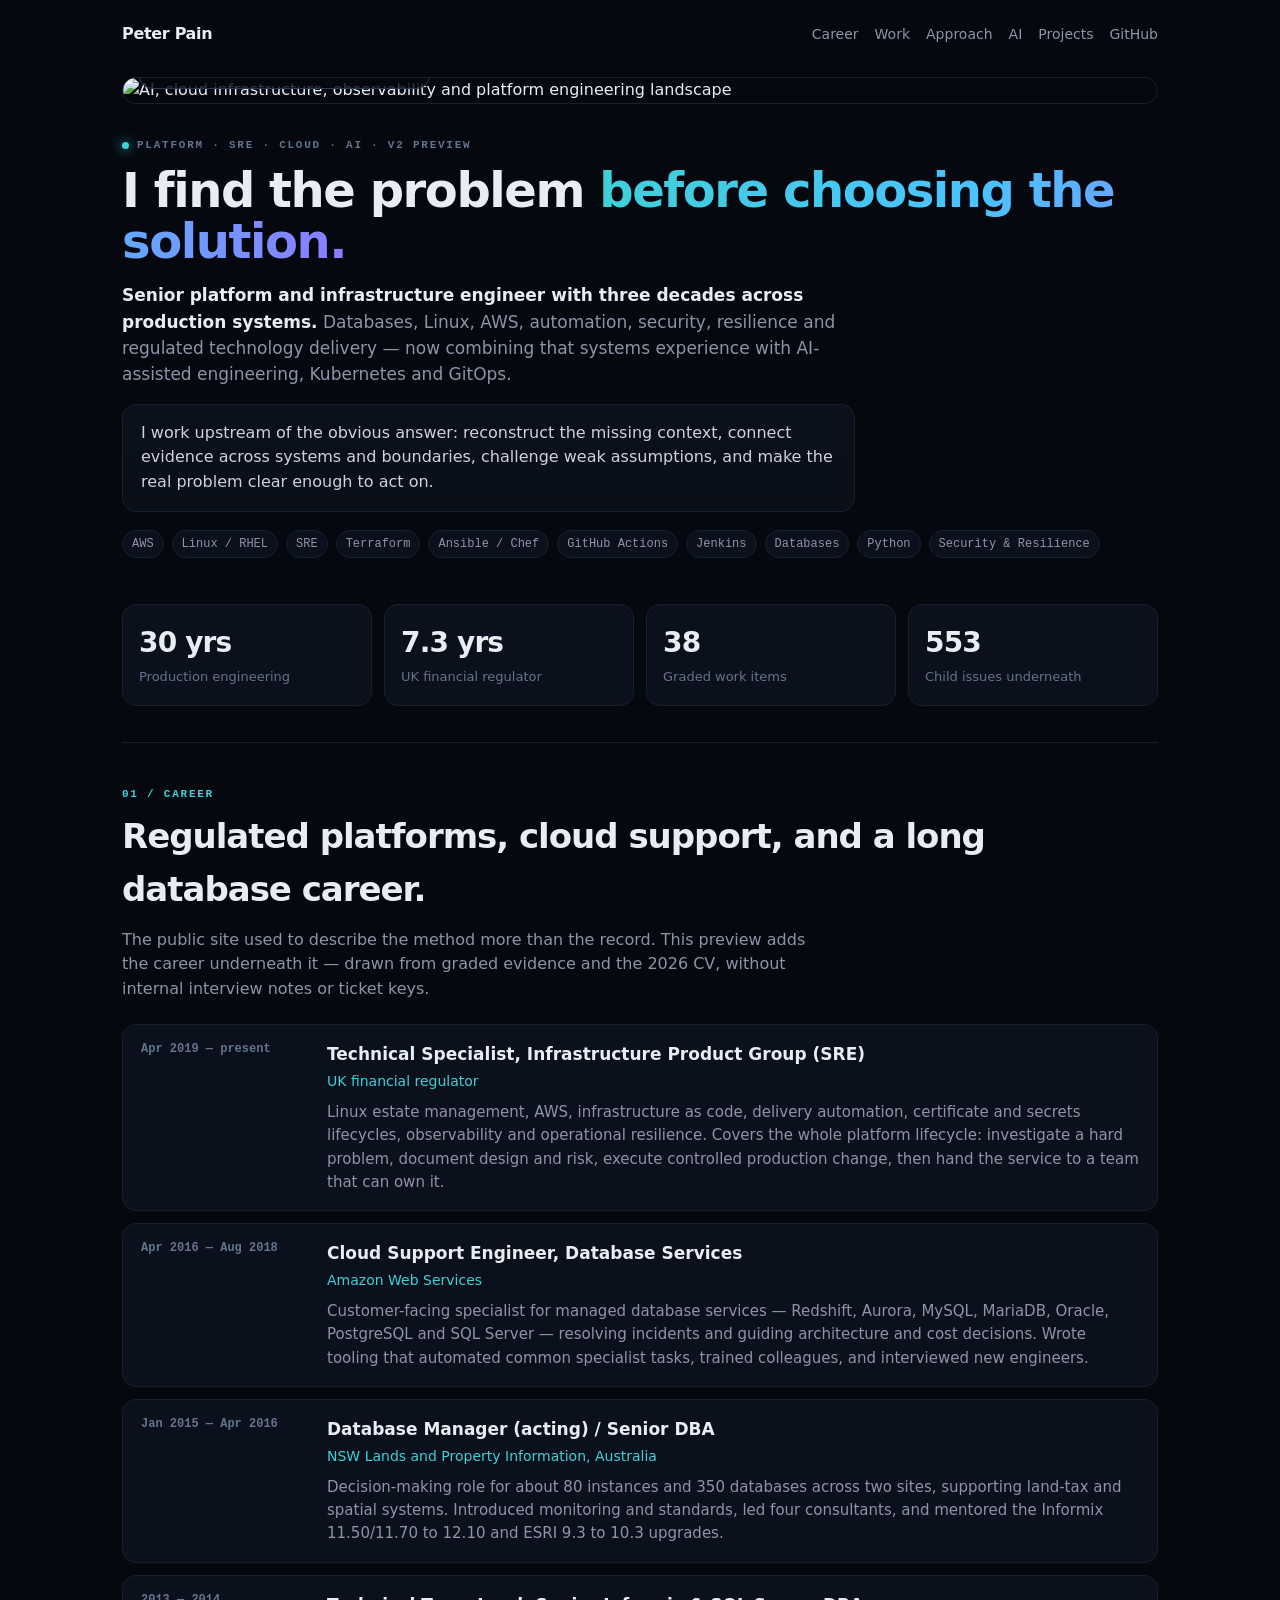
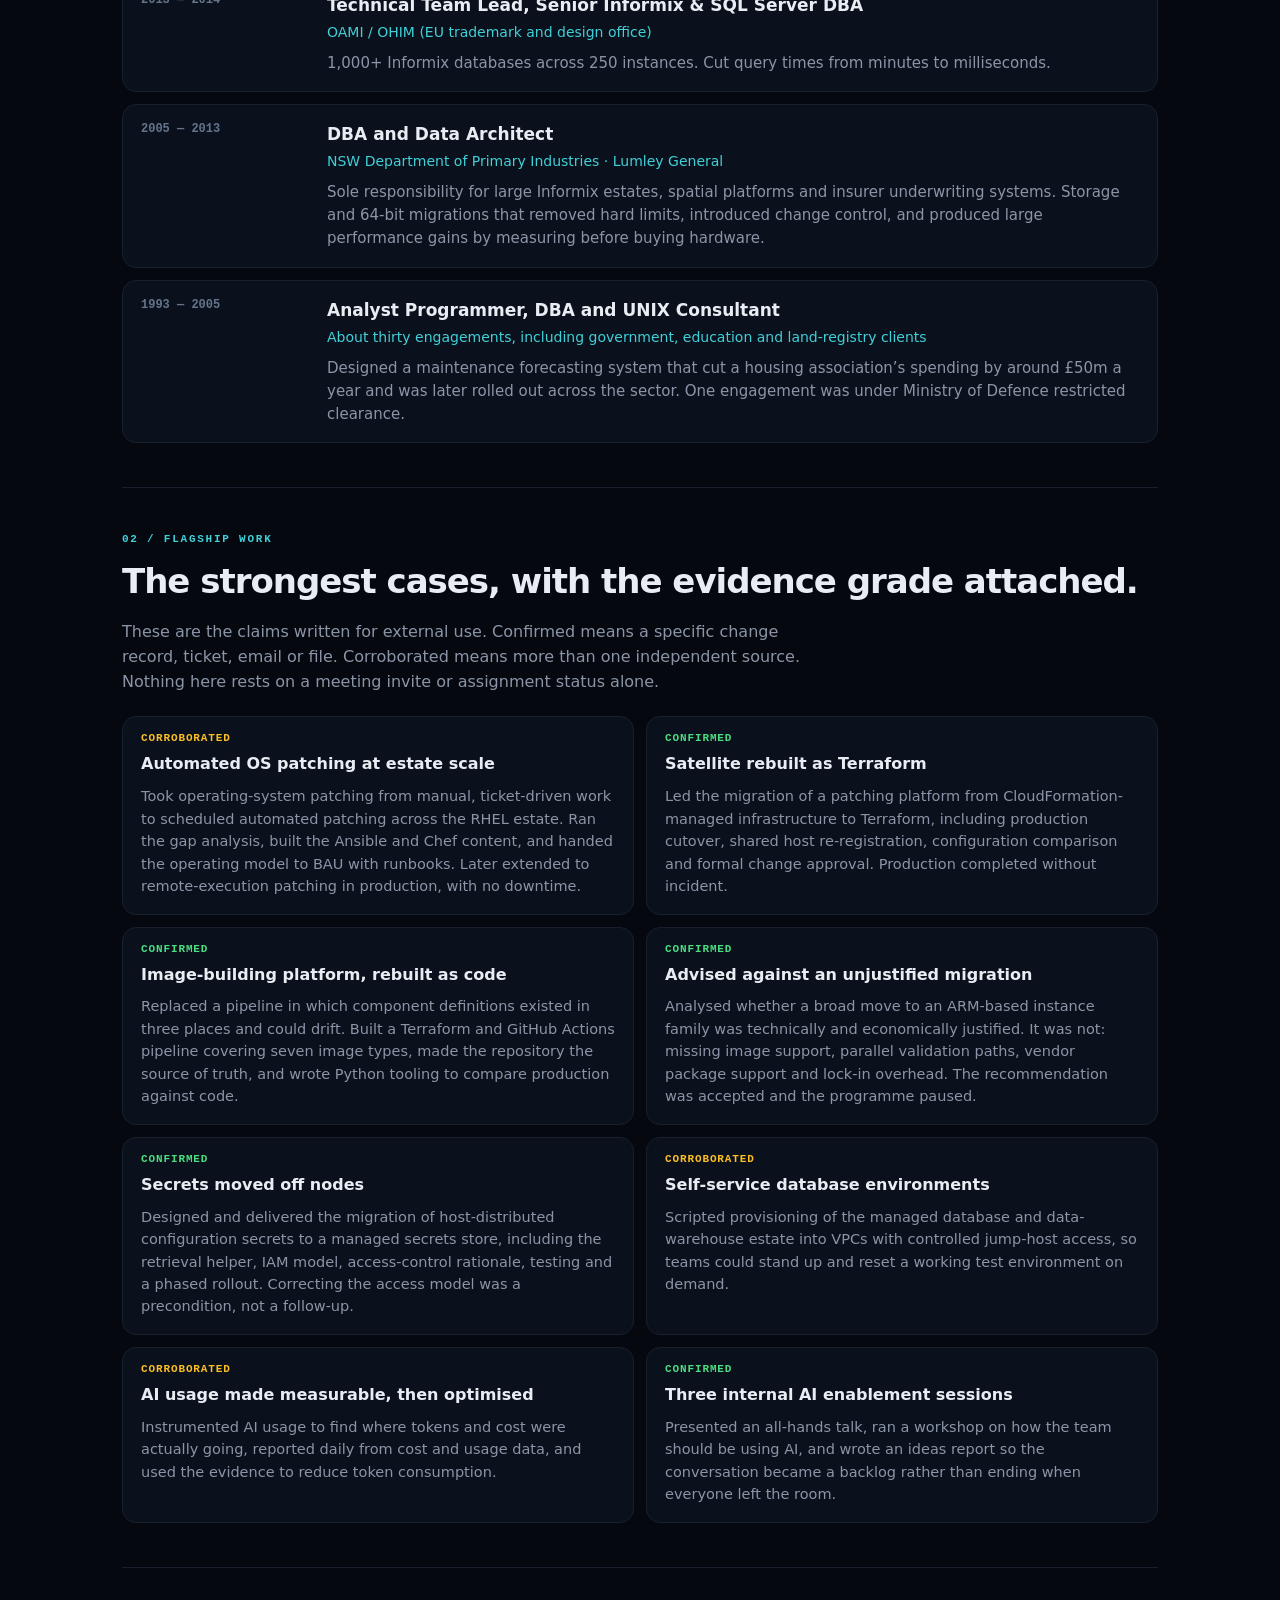
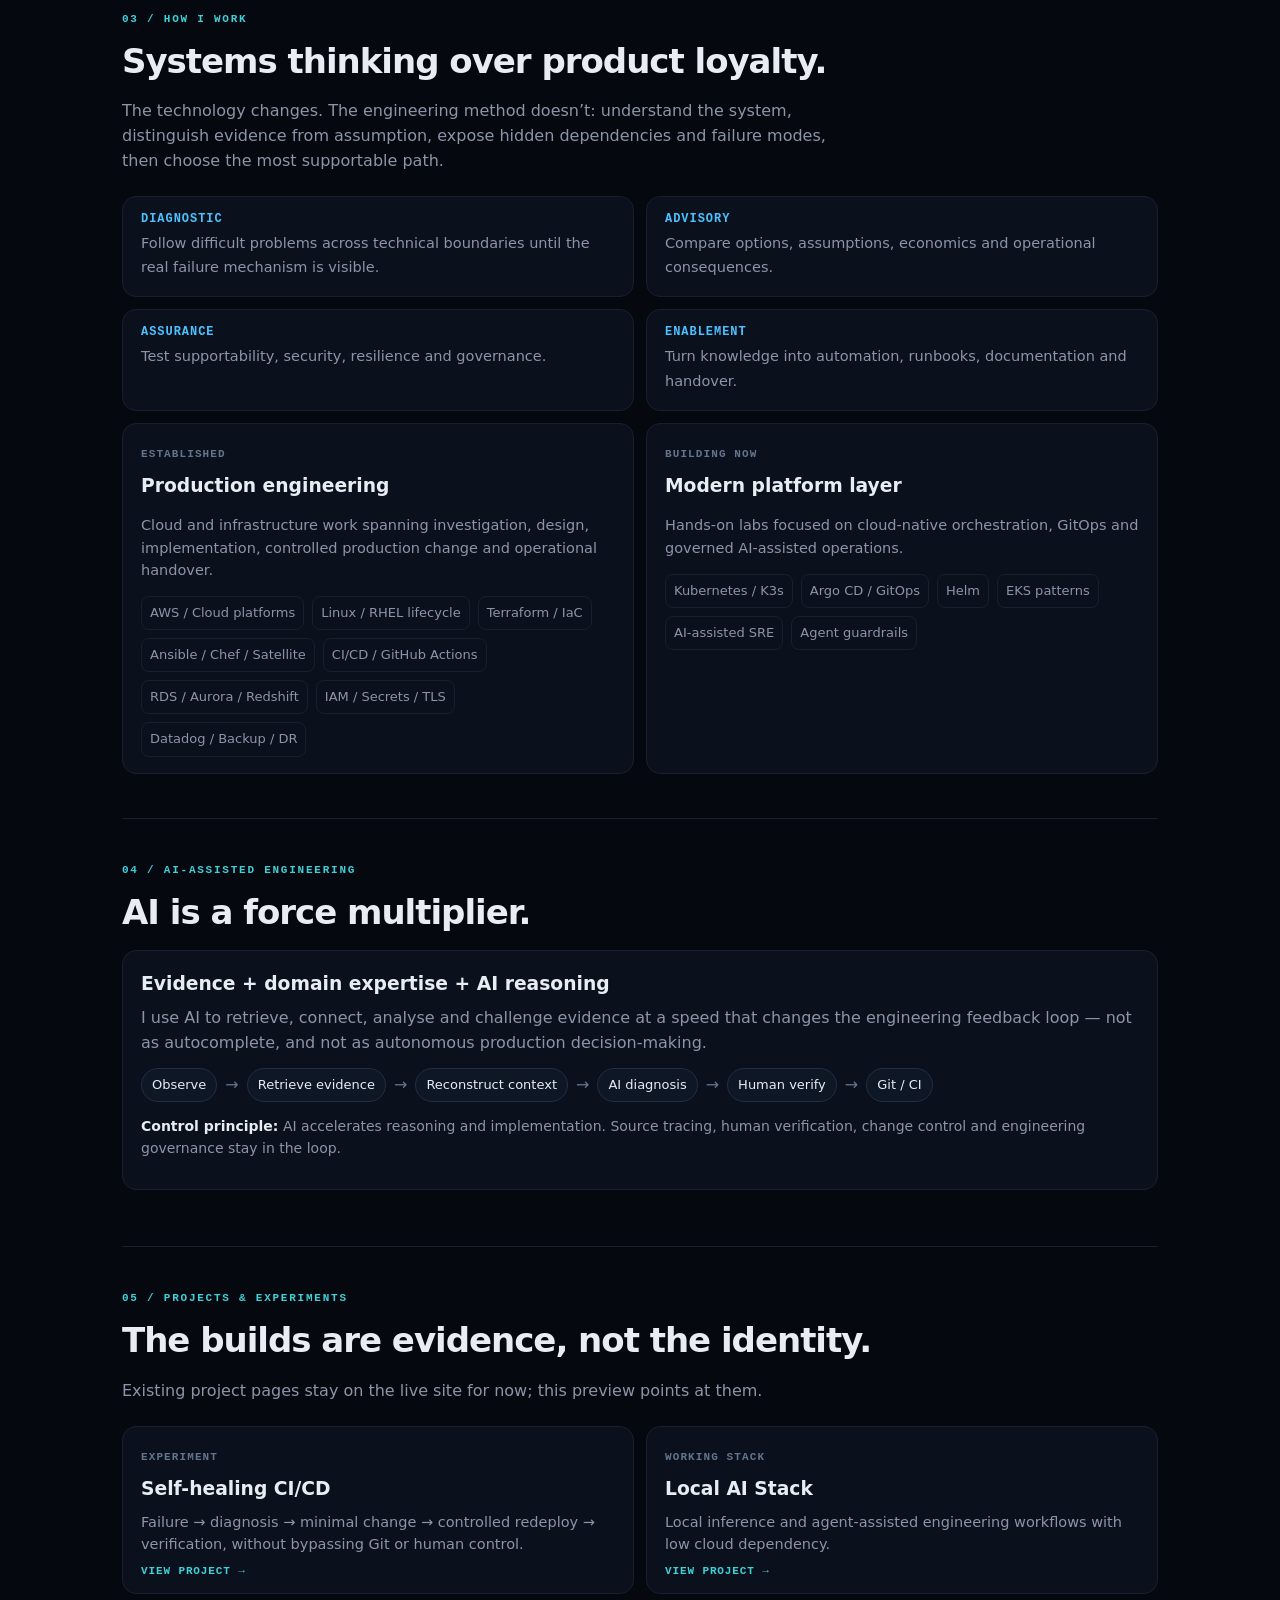
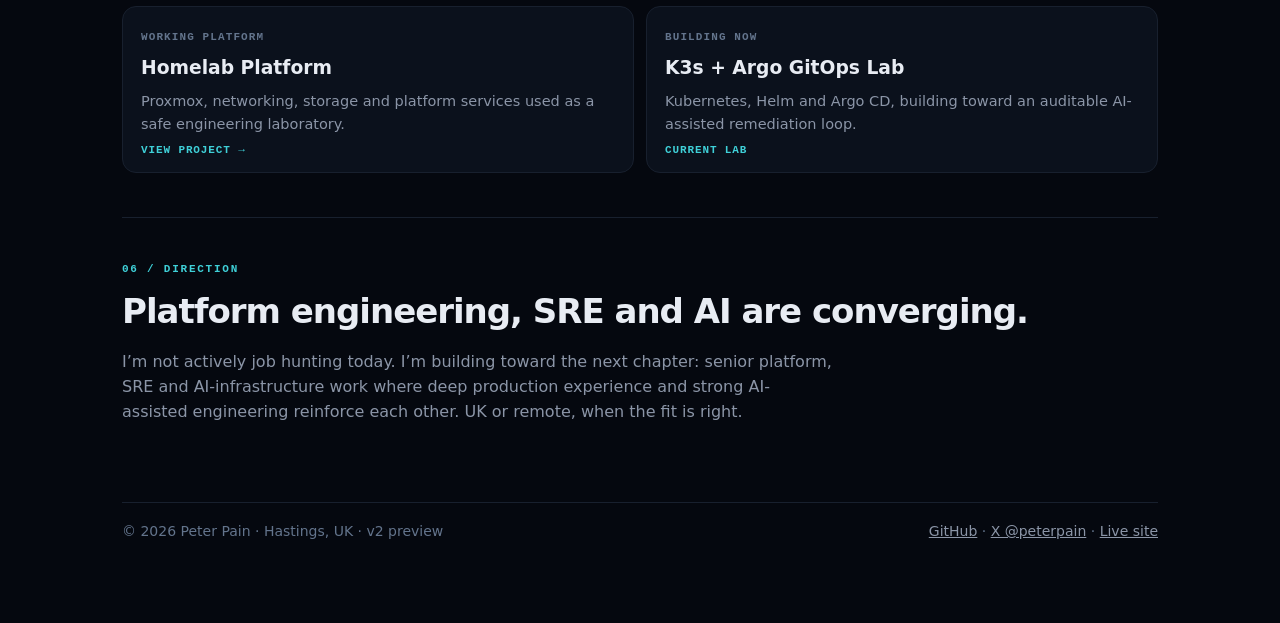
==== commit 25f93fd7: "Add public v2 preview of the homepage. Brings in graded career evidence and the longer work history," ====
--- a/index.html
+++ b/index.html
@@ -1,19 +1,197 @@
 <!DOCTYPE html>
 <html lang="en">
 <head>
-<meta charset="UTF-8"><meta name="viewport" content="width=device-width,initial-scale=1">
+<meta charset="UTF-8">
+<meta name="viewport" content="width=device-width,initial-scale=1">
 <title>Peter Pain — Platform · SRE · Cloud · AI</title>
-<meta name="description" content="Senior platform and infrastructure engineer combining systems thinking, AWS, Linux, automation and AI-assisted engineering.">
-<style>
-:root{--bg:#05080f;--fg:#e8ecf3;--muted:#8b95a7;--dim:#566074;--cyan:#4cc2ff;--violet:#9b87ff;--green:#4ade80;--amber:#fbbf24;--border:rgba(148,163,184,.15);--card:rgba(13,20,36,.72);--mono:"SF Mono",ui-monospace,"Cascadia Code",Menlo,Consolas,monospace}*{box-sizing:border-box}html{scroll-behavior:smooth}body{margin:0;background:var(--bg);color:var(--fg);font-family:system-ui,-apple-system,"Segoe UI",sans-serif;line-height:1.6;-webkit-font-smoothing:antialiased;overflow-x:hidden}.glow,.grid{position:fixed;inset:0;pointer-events:none;z-index:-2}.glow{background:radial-gradient(ellipse 70% 45% at 72% -5%,rgba(76,194,255,.15),transparent 60%),radial-gradient(ellipse 55% 45% at 5% 100%,rgba(155,135,255,.13),transparent 60%),radial-gradient(ellipse 35% 30% at 85% 55%,rgba(251,191,36,.05),transparent 65%)}.grid{z-index:-1;opacity:.3;background-image:linear-gradient(rgba(148,163,184,.05) 1px,transparent 1px),linear-gradient(90deg,rgba(148,163,184,.05) 1px,transparent 1px);background-size:44px 44px;mask-image:radial-gradient(ellipse 95% 70% at 50% 0,#000 20%,transparent 80%)}.wrap{max-width:1180px;margin:auto;padding:0 24px}nav{position:sticky;top:12px;z-index:10;display:flex;align-items:center;margin-top:12px;padding:13px 16px;font-size:.82rem;border:1px solid var(--border);border-radius:14px;background:rgba(5,8,15,.76);backdrop-filter:blur(14px);box-shadow:0 12px 45px rgba(0,0,0,.28)}.brand{font-family:var(--mono);color:var(--fg);text-decoration:none;font-weight:700;letter-spacing:.02em}.brand b{color:var(--cyan)}.links{margin-left:auto;display:flex;gap:20px}.links a{color:var(--muted);text-decoration:none}.links a:hover{color:var(--cyan)}.hero-banner{margin:28px 0 18px;border:1px solid rgba(148,163,184,.20);border-radius:24px;overflow:hidden;background:#02050b;box-shadow:0 28px 90px rgba(0,0,0,.45)}.hero-banner img{display:block;width:100%;height:auto;max-height:500px;object-fit:cover;object-position:center}.hero-banner-note{padding:9px 14px;border-top:1px solid var(--border);font:.68rem var(--mono);color:var(--dim);background:rgba(5,8,15,.92);text-align:right}header{position:relative;margin:0 0 0;padding:72px 54px 62px;border:1px solid rgba(148,163,184,.20);border-radius:24px;background:linear-gradient(135deg,rgba(13,20,36,.92),rgba(7,11,20,.82));box-shadow:0 24px 70px rgba(0,0,0,.35),inset 0 0 70px rgba(76,194,255,.025)}.hero-copy{width:100%;max-width:none}.eyebrow,.kicker{font:.71rem var(--mono);text-transform:uppercase;letter-spacing:.15em;color:var(--cyan)}.eyebrow{display:flex;align-items:center;gap:9px}.dot{width:7px;height:7px;border-radius:50%;background:var(--green);box-shadow:0 0 12px var(--green)}h1{font-size:clamp(3rem,5.4vw,5.6rem);line-height:.97;letter-spacing:-.05em;margin:20px 0 28px;max-width:none}.grad{background:linear-gradient(92deg,#68ceff,var(--violet) 62%,#ffd36a);background-clip:text;-webkit-background-clip:text;color:transparent}.lead{width:100%;max-width:none;font-size:clamp(1.05rem,1.25vw,1.3rem);line-height:1.6}.lead strong{color:#fff}.manifesto{width:100%;max-width:none;font-size:clamp(1rem,1.1vw,1.18rem);line-height:1.65}.tags{display:flex;flex-wrap:wrap;gap:8px;margin-top:28px}.tag{font:.73rem var(--mono);padding:7px 11px;border:1px solid rgba(148,163,184,.24);border-radius:99px;color:#d0d7e3;background:rgba(5,8,15,.5)}section{padding:72px 0;border-top:1px solid var(--border)}h2{font-size:clamp(1.7rem,4vw,2.6rem);letter-spacing:-.03em;margin:8px 0 12px}.intro{color:var(--muted);max-width:820px}.modes{display:grid;grid-template-columns:repeat(5,1fr);gap:12px;margin-top:30px}.mode,.panel,.project{border:1px solid var(--border);border-radius:15px;background:var(--card);padding:22px}.mode b{display:block;font:.72rem var(--mono);color:var(--cyan);margin-bottom:9px}.mode span{font-size:.82rem;color:var(--muted)}.grid2{display:grid;grid-template-columns:1fr 1fr;gap:18px;margin-top:30px}.panel h3,.project h3{margin:6px 0 8px}.panel p,.project p{margin:0;color:var(--muted);font-size:.9rem}.status{font:.66rem var(--mono);text-transform:uppercase;letter-spacing:.11em;color:var(--green)}.learning .status,.current .status{color:var(--violet)}.skills{display:grid;grid-template-columns:1fr 1fr;gap:9px;margin-top:18px}.skill{padding:9px 11px;border-left:2px solid var(--cyan);background:rgba(76,194,255,.04);font:.76rem var(--mono)}.learning .skill{border-color:var(--violet)}.career{display:grid;grid-template-columns:repeat(3,1fr);gap:14px;margin-top:20px}.career div{padding:17px;border-left:2px solid var(--cyan);background:rgba(76,194,255,.035)}.career b{display:block;font-size:.9rem}.career span{color:var(--muted);font-size:.8rem}.ai{border:1px solid rgba(155,135,255,.3);border-radius:18px;background:linear-gradient(135deg,rgba(76,194,255,.045),rgba(155,135,255,.075));padding:30px;margin-top:30px}.ai h3{font-size:1.35rem;margin:0 0 8px}.ai p{color:var(--muted);max-width:870px}.flow{display:flex;align-items:center;gap:7px;flex-wrap:wrap;margin-top:24px}.step{font:.71rem var(--mono);padding:9px 11px;border:1px solid var(--border);border-radius:8px;background:#080d17}.arrow{color:var(--violet)}.guard{margin-top:20px;color:#aab5c7;font-size:.87rem}.guard b{color:var(--green)}.terminal{margin-top:25px;border:1px solid var(--border);border-radius:13px;background:#03060c;overflow:hidden;font:.77rem var(--mono)}.termbar{padding:8px 13px;border-bottom:1px solid var(--border);color:var(--dim)}.term{padding:18px;line-height:1.9;color:#9ca9bc}.g{color:var(--green)}.c{color:var(--cyan)}.v{color:var(--violet)}.projects{display:grid;grid-template-columns:repeat(3,1fr);gap:18px;margin-top:30px}.project{display:block;text-decoration:none;color:inherit;transition:.2s}.project:hover{transform:translateY(-3px);border-color:rgba(76,194,255,.45)}.project .meta{font:.68rem var(--mono);color:var(--cyan);margin-top:15px}.current{border-color:rgba(155,135,255,.3)}.current .meta{color:var(--violet)}.old-demo{margin-top:24px;padding:22px;border:1px dashed rgba(76,194,255,.28);border-radius:15px;background:rgba(76,194,255,.025)}.old-demo h3{margin:0 0 8px}.old-demo p{color:var(--muted);margin:0}.loop{display:grid;grid-template-columns:repeat(7,1fr);gap:7px;margin-top:18px;align-items:center}.loop span{font:.67rem var(--mono);text-align:center;padding:9px 5px;border:1px solid var(--border);border-radius:7px}.loop i{font-style:normal;color:var(--cyan);text-align:center}footer{padding:48px 0;color:var(--dim);font:.71rem var(--mono);display:flex;justify-content:space-between;gap:18px;flex-wrap:wrap}footer a{color:var(--muted);text-decoration:none}footer a:hover{color:var(--cyan)}@media(max-width:900px){header{padding:60px 34px 52px}.hero-banner img{max-height:390px}.modes{grid-template-columns:repeat(2,1fr)}}@media(max-width:800px){nav{top:8px}.links{gap:12px;overflow-x:auto;white-space:nowrap}.links a:nth-child(2),.links a:nth-child(3){display:none}.hero-banner{margin-top:18px;border-radius:18px}.hero-banner img{max-height:none}.hero-banner-note{display:none}header{padding:52px 22px 44px;border-radius:18px}.modes,.projects,.career{grid-template-columns:1fr}.grid2{grid-template-columns:1fr}.skills{grid-template-columns:1fr}.loop{grid-template-columns:1fr}.loop i{transform:rotate(90deg)}footer{display:block}footer span{display:block;margin-top:8px}}
-</style></head><body><div class="glow"></div><div class="grid"></div><div class="wrap">
-<nav><a class="brand" href="#">Peter <b>Pain</b></a><div class="links"><a href="#approach">Approach</a><a href="#experience">Experience</a><a href="#ai">AI</a><a href="#projects">Projects</a><a href="https://github.com/dbbloke">GitHub</a></div></nav>
-<div class="hero-banner"><img src="assets/platform-ai-hero.png" alt="AI, cloud infrastructure, observability and platform engineering landscape"><div class="hero-banner-note">systems · cloud · automation · AI</div></div>
-<header><div class="hero-copy"><div class="eyebrow"><span class="dot"></span> Platform · SRE · Cloud · AI</div><h1>I find the problem <span class="grad">before choosing the solution.</span></h1><p class="lead"><strong>Senior platform and infrastructure engineer with three decades across production systems.</strong> Databases, Linux, AWS, automation, security, resilience and regulated technology delivery — now combining that systems experience with AI-assisted engineering, Kubernetes and GitOps.</p><div class="manifesto">I work upstream of the obvious answer: reconstruct the missing context, connect evidence across systems and boundaries, challenge weak assumptions, and make the real problem clear enough to act on.</div><div class="tags"><span class="tag">AWS</span><span class="tag">Linux / RHEL</span><span class="tag">SRE</span><span class="tag">Terraform</span><span class="tag">Ansible / Chef</span><span class="tag">GitHub Actions</span><span class="tag">Jenkins</span><span class="tag">Databases</span><span class="tag">Python</span><span class="tag">Security & Resilience</span></div></div></header>
-<section id="approach"><div class="kicker">01 / How I work</div><h2>Systems thinking over product loyalty.</h2><p class="intro">The technology changes. The engineering method doesn't: understand the system, distinguish evidence from assumption, expose hidden dependencies and failure modes, then choose the most supportable path.</p><div class="modes"><div class="mode"><b>DIAGNOSTIC</b><span>Follow difficult problems across technical boundaries until the real failure mechanism is visible.</span></div><div class="mode"><b>ADVISORY</b><span>Compare options, assumptions, economics and operational consequences.</span></div><div class="mode"><b>ASSURANCE</b><span>Test supportability, security, resilience and governance.</span></div><div class="mode"><b>ENABLEMENT</b><span>Turn knowledge into automation, runbooks, documentation and handover.</span></div><div class="mode"><b>EXPLORATION</b><span>Learn unfamiliar technology quickly without discarding established engineering controls.</span></div></div></section>
-<section id="experience"><div class="kicker">02 / Engineering depth</div><h2>Established experience. New tools on top.</h2><p class="intro">Kubernetes and GitOps are additions to a broad production infrastructure background — not a replacement for it.</p><div class="grid2"><div class="panel"><span class="status">Established</span><h3>Production engineering</h3><p>Cloud and infrastructure work spanning investigation, design, implementation, controlled production change and operational handover.</p><div class="skills"><div class="skill">AWS / Cloud platforms</div><div class="skill">Linux / RHEL lifecycle</div><div class="skill">Terraform / IaC</div><div class="skill">Ansible / Chef / AAP</div><div class="skill">CI/CD / GitHub Actions</div><div class="skill">Jenkins / Image pipelines</div><div class="skill">RDS / Aurora / Redshift</div><div class="skill">IAM / Secrets / TLS</div><div class="skill">Datadog / Backup / DR</div><div class="skill">Python / Automation</div></div></div><div class="panel learning"><span class="status">Building now</span><h3>Modern platform layer</h3><p>Hands-on labs focused on cloud-native orchestration, GitOps and governed AI-assisted operations.</p><div class="skills"><div class="skill">Kubernetes / K3s</div><div class="skill">Argo CD / GitOps</div><div class="skill">Helm</div><div class="skill">EKS patterns</div><div class="skill">AI-assisted SRE</div><div class="skill">Floci / Fake AWS</div><div class="skill">Agent guardrails</div></div></div></div><div class="career"><div><b>Platform migrations</b><span>Linux, AWS, database and infrastructure lifecycle change.</span></div><div><b>Automation at scale</b><span>IaC, configuration management, CI/CD and repeatable operations.</span></div><div><b>Security & resilience</b><span>Identity, secrets, TLS, patching, backup, DR and supportability.</span></div></div></section>
-<section id="ai"><div class="kicker">03 / AI-assisted engineering</div><h2>AI is a force multiplier.</h2><p class="intro">AI is now a major part of how I engineer. Not just autocomplete, and not autonomous production decision-making: I use it to retrieve, connect, analyse and challenge evidence at a speed that materially changes the engineering feedback loop.</p><div class="ai"><h3>Evidence + domain expertise + AI reasoning</h3><p>Enterprise information retrieval, structured prompting, Python-assisted analysis and infrastructure domain knowledge combine into something more useful than a chatbot: a reasoning and evidence accelerator. I use AI to reconstruct fragmented context, explore unfamiliar systems, test hypotheses, generate and review implementation options, diagnose failures and accelerate documentation.</p><div class="flow"><span class="step">Observe</span><span class="arrow">→</span><span class="step">Retrieve evidence</span><span class="arrow">→</span><span class="step">Reconstruct context</span><span class="arrow">→</span><span class="step">AI diagnosis</span><span class="arrow">→</span><span class="step">Propose change</span><span class="arrow">→</span><span class="step">Human verify</span><span class="arrow">→</span><span class="step">Git / CI</span><span class="arrow">→</span><span class="step">Deploy</span><span class="arrow">→</span><span class="step">Verify</span></div><p class="guard"><b>Control principle:</b> AI accelerates reasoning and implementation. Source tracing, human verification, change control and engineering governance stay in the loop.</p></div><div class="terminal"><div class="termbar">~/current-lab — AI + GitOps</div><div class="term"><span class="g">✓</span> K3s cluster running locally<br><span class="g">✓</span> Argo CD reconciliation / self-healing tested<br><span class="c">→</span> Connect Git → Argo → K3s<br><span class="v">→</span> AI diagnosis → proposed PR → approval → Argo remediation<br><span class="v">→</span> Floci for fast Terraform / AWS testing</div></div></section>
-<section id="projects"><div class="kicker">04 / Projects & experiments</div><h2>The builds are evidence, not the identity.</h2><p class="intro">The original peterpain.com demos live here now: practical environments for testing platform engineering, local AI and automated recovery ideas.</p><div class="projects"><a class="project" href="projects/self-healing-cicd.html"><span class="status">Experiment</span><h3>Self-healing CI/CD</h3><p>Failure → diagnosis → minimal change → controlled redeploy → verification. Exploring how AI can shorten recovery without bypassing Git or human control.</p><div class="meta">VIEW EXISTING PROJECT →</div></a><a class="project" href="projects/local-ai-stack.html"><span class="status">Working stack</span><h3>Local AI Stack</h3><p>Local inference and agent-assisted engineering workflows for rapid experimentation with low cloud dependency.</p><div class="meta">VIEW EXISTING PROJECT →</div></a><a class="project" href="projects/homelab-platform.html"><span class="status">Working platform</span><h3>Homelab Platform</h3><p>Proxmox, networking, storage and platform services: real infrastructure used as a safe engineering laboratory.</p><div class="meta">VIEW EXISTING PROJECT →</div></a><div class="project current"><span class="status">Building now</span><h3>K3s + Argo GitOps Lab</h3><p>Kubernetes, Helm and Argo CD, building toward an auditable AI-assisted remediation loop.</p><div class="meta">CURRENT LAB</div></div><div class="project current"><span class="status">Building now</span><h3>Floci AWS Test Lab</h3><p>Fast local AWS/Terraform integration testing as a safe proving ground for infrastructure and AI-generated changes.</p><div class="meta">CURRENT LAB</div></div></div><div class="old-demo"><h3>The self-healing idea, evolved</h3><p>The original site led with “pipelines that fix themselves.” The idea stays — but with the control model made explicit.</p><div class="loop"><span>Failure</span><i>→</i><span>Evidence</span><i>→</i><span>AI diagnosis</span><i>→</i><span>PR + approval</span></div><div class="loop"><span>Git</span><i>→</i><span>Argo CD</span><i>→</i><span>Kubernetes</span><i>→</i><span>Verify</span></div></div></section>
-<section><div class="kicker">05 / Direction</div><h2>Platform engineering, SRE and AI are converging.</h2><p class="intro">I'm not actively job hunting today. I'm building toward the next chapter: senior platform, SRE and AI-infrastructure work where deep production experience and strong AI-assisted engineering reinforce each other. UK or remote, when the fit is right.</p></section>
-<footer><span>© 2026 Peter Pain · Hastings, UK</span><span><a href="https://github.com/dbbloke">GitHub</a> · <a href="https://x.com/peterpain">X @peterpain</a></span></footer>
-</div></body></html>+<meta name="description" content="Senior platform and infrastructure engineer with three decades across production systems, seven years in UK regulated infrastructure, and AWS database specialisation.">
+<link rel="stylesheet" href="assets/site.css">
+</head>
+<body>
+<div class="wrap">
+<nav>
+  <a class="brand" href="#">Peter <b>Pain</b></a>
+  <div class="links">
+    <a href="#career">Career</a>
+    <a href="#work">Work</a>
+    <a href="#approach">Approach</a>
+    <a href="#ai">AI</a>
+    <a href="#projects">Projects</a>
+    <a href="https://github.com/dbbloke">GitHub</a>
+  </div>
+</nav>
+
+<div class="hero-banner">
+  <img src="https://peterpain.com/assets/platform-ai-hero.png" alt="AI, cloud infrastructure, observability and platform engineering landscape">
+  <div class="hero-banner-note">systems · cloud · automation · AI</div>
+</div>
+
+<header>
+  <div class="eyebrow"><span class="dot"></span> Platform · SRE · Cloud · AI · v2 preview</div>
+  <h1>I find the problem <span class="grad">before choosing the solution.</span></h1>
+  <p class="lead"><strong>Senior platform and infrastructure engineer with three decades across production systems.</strong> Databases, Linux, AWS, automation, security, resilience and regulated technology delivery — now combining that systems experience with AI-assisted engineering, Kubernetes and GitOps.</p>
+  <div class="manifesto">I work upstream of the obvious answer: reconstruct the missing context, connect evidence across systems and boundaries, challenge weak assumptions, and make the real problem clear enough to act on.</div>
+  <div class="tags">
+    <span class="tag">AWS</span><span class="tag">Linux / RHEL</span><span class="tag">SRE</span><span class="tag">Terraform</span>
+    <span class="tag">Ansible / Chef</span><span class="tag">GitHub Actions</span><span class="tag">Jenkins</span>
+    <span class="tag">Databases</span><span class="tag">Python</span><span class="tag">Security &amp; Resilience</span>
+  </div>
+</header>
+
+<div class="stats">
+  <div class="stat"><b>30 yrs</b><span>Production engineering</span></div>
+  <div class="stat"><b>7.3 yrs</b><span>UK financial regulator</span></div>
+  <div class="stat"><b>38</b><span>Graded work items</span></div>
+  <div class="stat"><b>553</b><span>Child issues underneath</span></div>
+</div>
+
+<section id="career">
+  <div class="kicker">01 / Career</div>
+  <h2>Regulated platforms, cloud support, and a long database career.</h2>
+  <p class="intro">The public site used to describe the method more than the record. This preview adds the career underneath it — drawn from graded evidence and the 2026 CV, without internal interview notes or ticket keys.</p>
+  <div class="timeline">
+    <article class="job">
+      <div class="when">Apr 2019 — present</div>
+      <div>
+        <h3>Technical Specialist, Infrastructure Product Group (SRE)</h3>
+        <div class="org">UK financial regulator</div>
+        <p>Linux estate management, AWS, infrastructure as code, delivery automation, certificate and secrets lifecycles, observability and operational resilience. Covers the whole platform lifecycle: investigate a hard problem, document design and risk, execute controlled production change, then hand the service to a team that can own it.</p>
+      </div>
+    </article>
+    <article class="job">
+      <div class="when">Apr 2016 — Aug 2018</div>
+      <div>
+        <h3>Cloud Support Engineer, Database Services</h3>
+        <div class="org">Amazon Web Services</div>
+        <p>Customer-facing specialist for managed database services — Redshift, Aurora, MySQL, MariaDB, Oracle, PostgreSQL and SQL Server — resolving incidents and guiding architecture and cost decisions. Wrote tooling that automated common specialist tasks, trained colleagues, and interviewed new engineers.</p>
+      </div>
+    </article>
+    <article class="job">
+      <div class="when">Jan 2015 — Apr 2016</div>
+      <div>
+        <h3>Database Manager (acting) / Senior DBA</h3>
+        <div class="org">NSW Lands and Property Information, Australia</div>
+        <p>Decision-making role for about 80 instances and 350 databases across two sites, supporting land-tax and spatial systems. Introduced monitoring and standards, led four consultants, and mentored the Informix 11.50/11.70 to 12.10 and ESRI 9.3 to 10.3 upgrades.</p>
+      </div>
+    </article>
+    <article class="job">
+      <div class="when">2013 — 2014</div>
+      <div>
+        <h3>Technical Team Lead, Senior Informix &amp; SQL Server DBA</h3>
+        <div class="org">OAMI / OHIM (EU trademark and design office)</div>
+        <p>1,000+ Informix databases across 250 instances. Cut query times from minutes to milliseconds.</p>
+      </div>
+    </article>
+    <article class="job">
+      <div class="when">2005 — 2013</div>
+      <div>
+        <h3>DBA and Data Architect</h3>
+        <div class="org">NSW Department of Primary Industries · Lumley General</div>
+        <p>Sole responsibility for large Informix estates, spatial platforms and insurer underwriting systems. Storage and 64-bit migrations that removed hard limits, introduced change control, and produced large performance gains by measuring before buying hardware.</p>
+      </div>
+    </article>
+    <article class="job">
+      <div class="when">1993 — 2005</div>
+      <div>
+        <h3>Analyst Programmer, DBA and UNIX Consultant</h3>
+        <div class="org">About thirty engagements, including government, education and land-registry clients</div>
+        <p>Designed a maintenance forecasting system that cut a housing association’s spending by around £50m a year and was later rolled out across the sector. One engagement was under Ministry of Defence restricted clearance.</p>
+      </div>
+    </article>
+  </div>
+</section>
+
+<section id="work">
+  <div class="kicker">02 / Flagship work</div>
+  <h2>The strongest cases, with the evidence grade attached.</h2>
+  <p class="intro">These are the claims written for external use. Confirmed means a specific change record, ticket, email or file. Corroborated means more than one independent source. Nothing here rests on a meeting invite or assignment status alone.</p>
+  <div class="flags">
+    <article class="flag"><div class="grade corr">Corroborated</div><h3>Automated OS patching at estate scale</h3><p>Took operating-system patching from manual, ticket-driven work to scheduled automated patching across the RHEL estate. Ran the gap analysis, built the Ansible and Chef content, and handed the operating model to BAU with runbooks. Later extended to remote-execution patching in production, with no downtime.</p></article>
+    <article class="flag"><div class="grade">Confirmed</div><h3>Satellite rebuilt as Terraform</h3><p>Led the migration of a patching platform from CloudFormation-managed infrastructure to Terraform, including production cutover, shared host re-registration, configuration comparison and formal change approval. Production completed without incident.</p></article>
+    <article class="flag"><div class="grade">Confirmed</div><h3>Image-building platform, rebuilt as code</h3><p>Replaced a pipeline in which component definitions existed in three places and could drift. Built a Terraform and GitHub Actions pipeline covering seven image types, made the repository the source of truth, and wrote Python tooling to compare production against code.</p></article>
+    <article class="flag"><div class="grade">Confirmed</div><h3>Advised against an unjustified migration</h3><p>Analysed whether a broad move to an ARM-based instance family was technically and economically justified. It was not: missing image support, parallel validation paths, vendor package support and lock-in overhead. The recommendation was accepted and the programme paused.</p></article>
+    <article class="flag"><div class="grade">Confirmed</div><h3>Secrets moved off nodes</h3><p>Designed and delivered the migration of host-distributed configuration secrets to a managed secrets store, including the retrieval helper, IAM model, access-control rationale, testing and a phased rollout. Correcting the access model was a precondition, not a follow-up.</p></article>
+    <article class="flag"><div class="grade corr">Corroborated</div><h3>Self-service database environments</h3><p>Scripted provisioning of the managed database and data-warehouse estate into VPCs with controlled jump-host access, so teams could stand up and reset a working test environment on demand.</p></article>
+    <article class="flag"><div class="grade corr">Corroborated</div><h3>AI usage made measurable, then optimised</h3><p>Instrumented AI usage to find where tokens and cost were actually going, reported daily from cost and usage data, and used the evidence to reduce token consumption.</p></article>
+    <article class="flag"><div class="grade">Confirmed</div><h3>Three internal AI enablement sessions</h3><p>Presented an all-hands talk, ran a workshop on how the team should be using AI, and wrote an ideas report so the conversation became a backlog rather than ending when everyone left the room.</p></article>
+  </div>
+</section>
+
+<section id="approach">
+  <div class="kicker">03 / How I work</div>
+  <h2>Systems thinking over product loyalty.</h2>
+  <p class="intro">The technology changes. The engineering method doesn’t: understand the system, distinguish evidence from assumption, expose hidden dependencies and failure modes, then choose the most supportable path.</p>
+  <div class="modes">
+    <div class="mode"><b>DIAGNOSTIC</b><span>Follow difficult problems across technical boundaries until the real failure mechanism is visible.</span></div>
+    <div class="mode"><b>ADVISORY</b><span>Compare options, assumptions, economics and operational consequences.</span></div>
+    <div class="mode"><b>ASSURANCE</b><span>Test supportability, security, resilience and governance.</span></div>
+    <div class="mode"><b>ENABLEMENT</b><span>Turn knowledge into automation, runbooks, documentation and handover.</span></div>
+  </div>
+  <div class="grid2" style="margin-top:12px">
+    <div class="panel">
+      <span class="status">Established</span>
+      <h3>Production engineering</h3>
+      <p>Cloud and infrastructure work spanning investigation, design, implementation, controlled production change and operational handover.</p>
+      <div class="skills">
+        <div class="skill">AWS / Cloud platforms</div><div class="skill">Linux / RHEL lifecycle</div>
+        <div class="skill">Terraform / IaC</div><div class="skill">Ansible / Chef / Satellite</div>
+        <div class="skill">CI/CD / GitHub Actions</div><div class="skill">RDS / Aurora / Redshift</div>
+        <div class="skill">IAM / Secrets / TLS</div><div class="skill">Datadog / Backup / DR</div>
+      </div>
+    </div>
+    <div class="panel">
+      <span class="status">Building now</span>
+      <h3>Modern platform layer</h3>
+      <p>Hands-on labs focused on cloud-native orchestration, GitOps and governed AI-assisted operations.</p>
+      <div class="skills">
+        <div class="skill">Kubernetes / K3s</div><div class="skill">Argo CD / GitOps</div>
+        <div class="skill">Helm</div><div class="skill">EKS patterns</div>
+        <div class="skill">AI-assisted SRE</div><div class="skill">Agent guardrails</div>
+      </div>
+    </div>
+  </div>
+</section>
+
+<section id="ai">
+  <div class="kicker">04 / AI-assisted engineering</div>
+  <h2>AI is a force multiplier.</h2>
+  <div class="ai">
+    <h3>Evidence + domain expertise + AI reasoning</h3>
+    <p>I use AI to retrieve, connect, analyse and challenge evidence at a speed that changes the engineering feedback loop — not as autocomplete, and not as autonomous production decision-making.</p>
+    <div class="flow">
+      <span class="step">Observe</span><span class="arrow">→</span>
+      <span class="step">Retrieve evidence</span><span class="arrow">→</span>
+      <span class="step">Reconstruct context</span><span class="arrow">→</span>
+      <span class="step">AI diagnosis</span><span class="arrow">→</span>
+      <span class="step">Human verify</span><span class="arrow">→</span>
+      <span class="step">Git / CI</span>
+    </div>
+    <p class="note" style="margin-top:14px"><b style="color:var(--fg)">Control principle:</b> AI accelerates reasoning and implementation. Source tracing, human verification, change control and engineering governance stay in the loop.</p>
+  </div>
+</section>
+
+<section id="projects">
+  <div class="kicker">05 / Projects &amp; experiments</div>
+  <h2>The builds are evidence, not the identity.</h2>
+  <p class="intro">Existing project pages stay on the live site for now; this preview points at them.</p>
+  <div class="projects">
+    <a class="project" href="https://peterpain.com/projects/self-healing-cicd.html"><span class="status">Experiment</span><h3>Self-healing CI/CD</h3><p>Failure → diagnosis → minimal change → controlled redeploy → verification, without bypassing Git or human control.</p><div class="meta">VIEW PROJECT →</div></a>
+    <a class="project" href="https://peterpain.com/projects/local-ai-stack.html"><span class="status">Working stack</span><h3>Local AI Stack</h3><p>Local inference and agent-assisted engineering workflows with low cloud dependency.</p><div class="meta">VIEW PROJECT →</div></a>
+    <a class="project" href="https://peterpain.com/projects/homelab-platform.html"><span class="status">Working platform</span><h3>Homelab Platform</h3><p>Proxmox, networking, storage and platform services used as a safe engineering laboratory.</p><div class="meta">VIEW PROJECT →</div></a>
+    <div class="project"><span class="status">Building now</span><h3>K3s + Argo GitOps Lab</h3><p>Kubernetes, Helm and Argo CD, building toward an auditable AI-assisted remediation loop.</p><div class="meta">CURRENT LAB</div></div>
+  </div>
+</section>
+
+<section>
+  <div class="kicker">06 / Direction</div>
+  <h2>Platform engineering, SRE and AI are converging.</h2>
+  <p class="intro">I’m not actively job hunting today. I’m building toward the next chapter: senior platform, SRE and AI-infrastructure work where deep production experience and strong AI-assisted engineering reinforce each other. UK or remote, when the fit is right.</p>
+</section>
+
+<footer>
+  <span>© 2026 Peter Pain · Hastings, UK · v2 preview</span>
+  <span><a href="https://github.com/dbbloke">GitHub</a> · <a href="https://x.com/peterpain">X @peterpain</a> · <a href="https://peterpain.com/">Live site</a></span>
+</footer>
+</div>
+</body>
+</html>
--- a/assets/site.css
+++ b/assets/site.css
@@ -0,0 +1,77 @@
+/* peterpain.com v2 preview */
+:root{
+  --bg:#05080f;--panel:#0b111c;--panel2:#090e17;--line:#18202e;--line2:#232e40;
+  --fg:#e8ecf3;--muted:#8b95a7;--dim:#63748c;--cyan:#3fd0d8;--blue:#4cc2ff;--violet:#8b7cff;--green:#4ade80;--amber:#fbbf24;
+  --mono:ui-monospace,Menlo,Consolas,monospace;
+  --sans:ui-sans-serif,system-ui,-apple-system,Segoe UI,Roboto,sans-serif;
+}
+*{box-sizing:border-box}
+html{scroll-behavior:smooth}
+body{margin:0;background:radial-gradient(1100px 640px at 78% -10%,#0e1a2e 0%,var(--bg) 62%);color:var(--fg);font-family:var(--sans);line-height:1.55;-webkit-font-smoothing:antialiased}
+.wrap{max-width:1080px;margin:0 auto;padding:0 22px 80px}
+nav{display:flex;justify-content:space-between;align-items:center;padding:22px 0;gap:16px}
+.brand{color:var(--fg);text-decoration:none;font-weight:700;letter-spacing:-.02em}
+.brand b{font-weight:800}
+.links{display:flex;flex-wrap:wrap;gap:16px}
+.links a{color:var(--muted);text-decoration:none;font-size:14px}
+.links a:hover{color:var(--fg)}
+.hero-banner{border:1px solid var(--line);border-radius:16px;overflow:hidden;margin:8px 0 28px;position:relative}
+.hero-banner img{display:block;width:100%;height:auto;max-height:320px;object-fit:cover}
+.hero-banner-note{position:absolute;left:16px;bottom:14px;font:600 11px/1 var(--mono);letter-spacing:.14em;text-transform:uppercase;color:#d7e7ff;background:#05080fcc;border:1px solid #2a3a55;padding:7px 10px;border-radius:999px}
+header{padding:8px 0 10px}
+.eyebrow{font:600 11px/1 var(--mono);letter-spacing:.16em;text-transform:uppercase;color:var(--dim);margin-bottom:14px;display:flex;align-items:center;gap:8px}
+.dot{width:7px;height:7px;border-radius:50%;background:var(--cyan);box-shadow:0 0 12px var(--cyan)}
+h1{font-size:clamp(30px,4.6vw,48px);margin:0 0 14px;font-weight:800;letter-spacing:-.03em;line-height:1.08}
+h1 .grad{background:linear-gradient(94deg,var(--cyan),var(--blue) 52%,var(--violet));-webkit-background-clip:text;background-clip:text;color:transparent}
+.lead{color:var(--muted);font-size:17px;max-width:68ch;margin:0 0 16px}
+.lead strong{color:var(--fg);font-weight:650}
+.manifesto{background:linear-gradient(180deg,var(--panel),var(--panel2));border:1px solid var(--line);border-radius:14px;padding:16px 18px;color:#c9d3e2;max-width:72ch;margin:0 0 18px}
+.tags{display:flex;flex-wrap:wrap;gap:8px;margin-bottom:8px}
+.tag,.chip{font:500 12px/1 var(--mono);color:var(--muted);background:var(--panel);border:1px solid var(--line);padding:7px 9px;border-radius:999px}
+.stats{display:grid;grid-template-columns:repeat(4,1fr);gap:12px;margin:28px 0 8px}
+.stat{background:var(--panel);border:1px solid var(--line);border-radius:14px;padding:16px}
+.stat b{display:block;font-size:28px;letter-spacing:-.03em}
+.stat span{color:var(--dim);font-size:13px}
+section{padding:46px 0 8px;border-top:1px solid var(--line);margin-top:36px}
+.kicker{font:600 11px/1 var(--mono);letter-spacing:.16em;text-transform:uppercase;color:var(--cyan);margin-bottom:10px}
+h2{font-size:clamp(24px,3vw,34px);margin:0 0 12px;letter-spacing:-.03em}
+.intro{color:var(--muted);max-width:70ch;margin:0 0 22px}
+.timeline{display:flex;flex-direction:column;gap:12px}
+.job{display:grid;grid-template-columns:170px 1fr;gap:16px;background:var(--panel);border:1px solid var(--line);border-radius:14px;padding:16px 18px}
+.when{font:600 12px/1.4 var(--mono);color:var(--dim)}
+.job h3{margin:0 0 4px;font-size:17px}
+.job .org{color:var(--cyan);font-size:14px;margin-bottom:8px}
+.job p{margin:0;color:var(--muted);font-size:15px}
+.flags{display:grid;grid-template-columns:1fr 1fr;gap:12px}
+.flag{background:var(--panel);border:1px solid var(--line);border-radius:14px;padding:16px 18px}
+.flag .grade{font:600 11px/1 var(--mono);letter-spacing:.08em;text-transform:uppercase;color:var(--green);margin-bottom:8px}
+.flag .grade.corr{color:var(--amber)}
+.flag h3{margin:0 0 8px;font-size:16px}
+.flag p{margin:0;color:var(--muted);font-size:14.5px}
+.modes,.grid2{display:grid;grid-template-columns:1fr 1fr;gap:12px}
+.mode,.panel{background:var(--panel);border:1px solid var(--line);border-radius:14px;padding:16px 18px}
+.mode b{display:block;font:700 12px/1 var(--mono);letter-spacing:.08em;margin-bottom:6px;color:var(--blue)}
+.mode span,.panel p{color:var(--muted);font-size:14.5px}
+.panel h3{margin:6px 0 8px}
+.status{font:600 11px/1 var(--mono);letter-spacing:.1em;text-transform:uppercase;color:var(--dim)}
+.skills{display:flex;flex-wrap:wrap;gap:8px;margin-top:10px}
+.skill{font-size:13px;color:var(--muted);border:1px solid var(--line);border-radius:8px;padding:6px 8px}
+.projects{display:grid;grid-template-columns:1fr 1fr;gap:12px}
+.project{display:block;background:var(--panel);border:1px solid var(--line);border-radius:14px;padding:16px 18px;text-decoration:none;color:inherit}
+a.project:hover{border-color:#35507a}
+.project h3{margin:6px 0 8px}
+.project p{margin:0 0 10px;color:var(--muted);font-size:14.5px}
+.meta{font:600 11px/1 var(--mono);letter-spacing:.08em;color:var(--cyan)}
+.ai{background:var(--panel);border:1px solid var(--line);border-radius:14px;padding:18px;margin-bottom:12px}
+.ai h3{margin:0 0 8px}
+.ai p{margin:0 0 12px;color:var(--muted)}
+.flow{display:flex;flex-wrap:wrap;gap:8px;align-items:center}
+.step{background:#0e1726;border:1px solid var(--line2);border-radius:999px;padding:6px 10px;font-size:13px}
+.arrow{color:var(--dim)}
+.note{font-size:14px;color:var(--dim)}
+footer{display:flex;justify-content:space-between;gap:16px;flex-wrap:wrap;margin-top:48px;padding-top:18px;border-top:1px solid var(--line);color:var(--dim);font-size:14px}
+footer a{color:var(--muted)}
+@media (max-width:800px){
+  .stats,.flags,.modes,.grid2,.projects{grid-template-columns:1fr}
+  .job{grid-template-columns:1fr}
+}
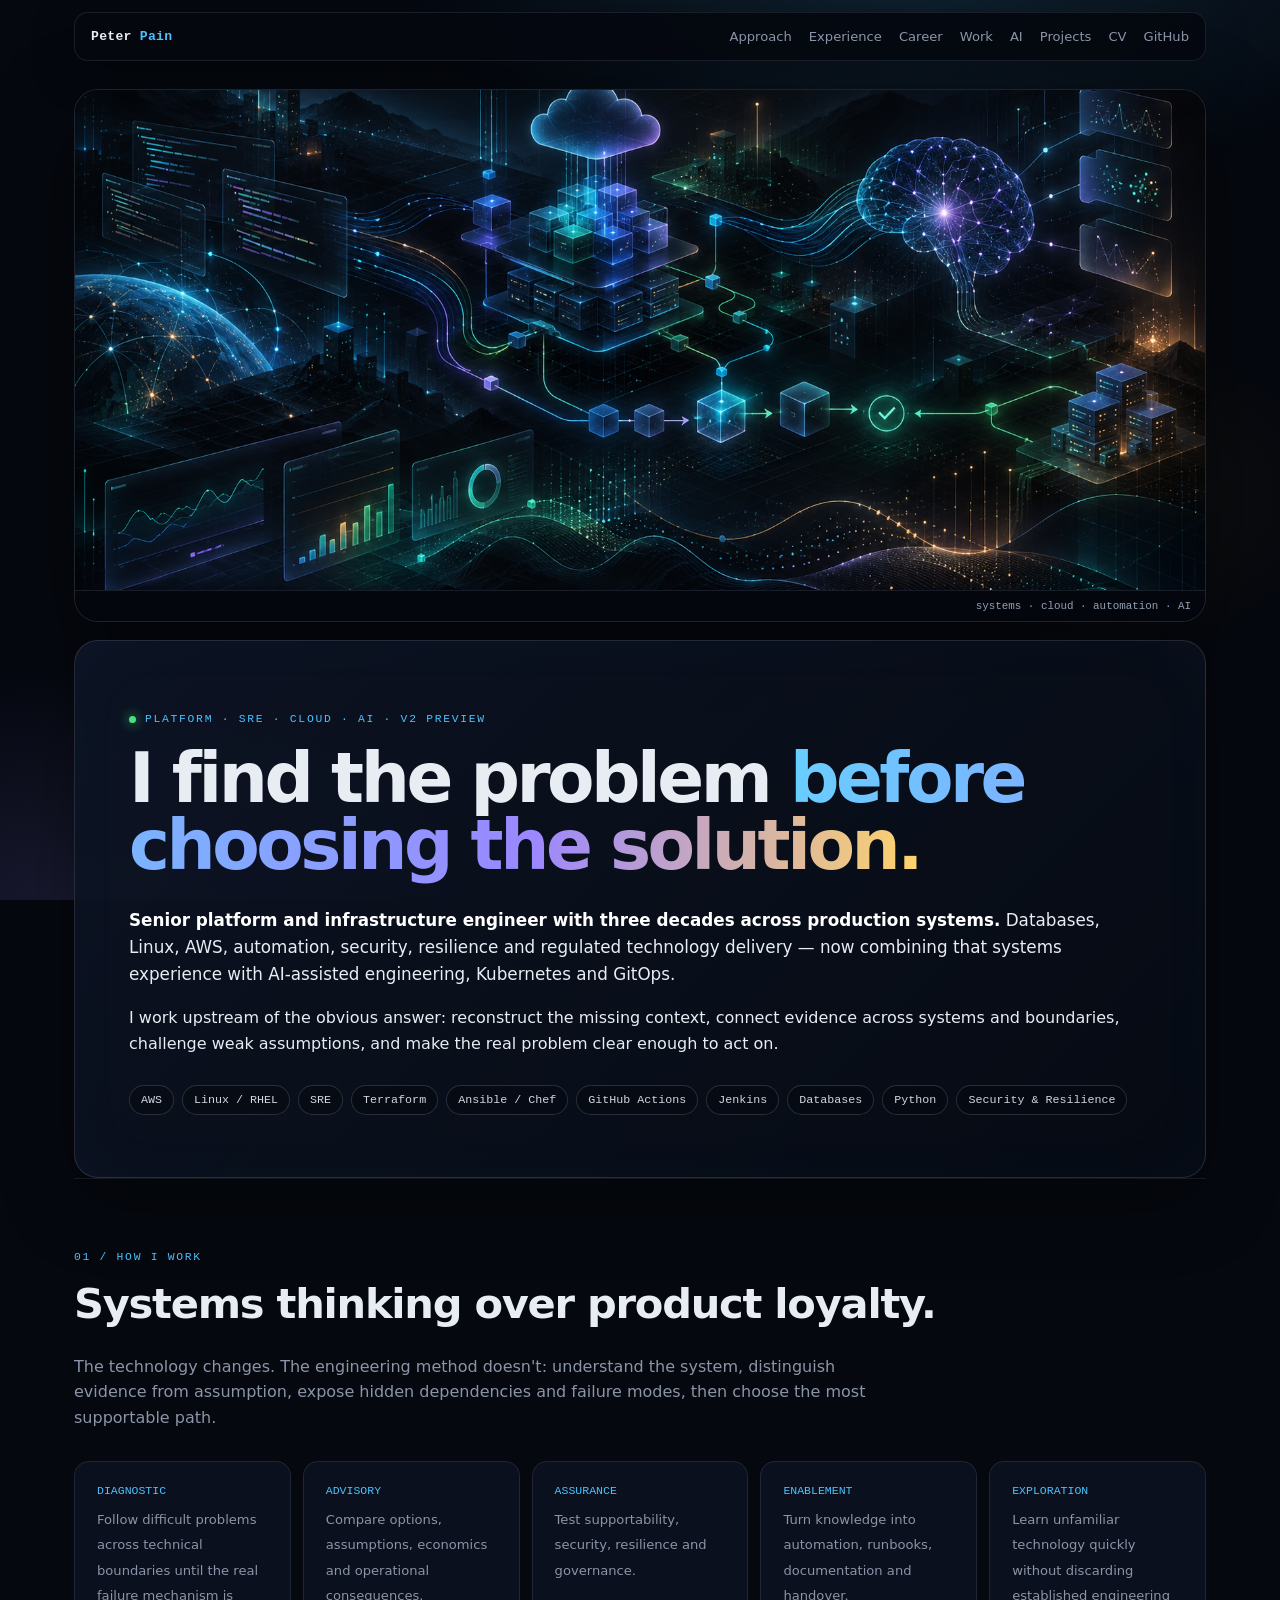
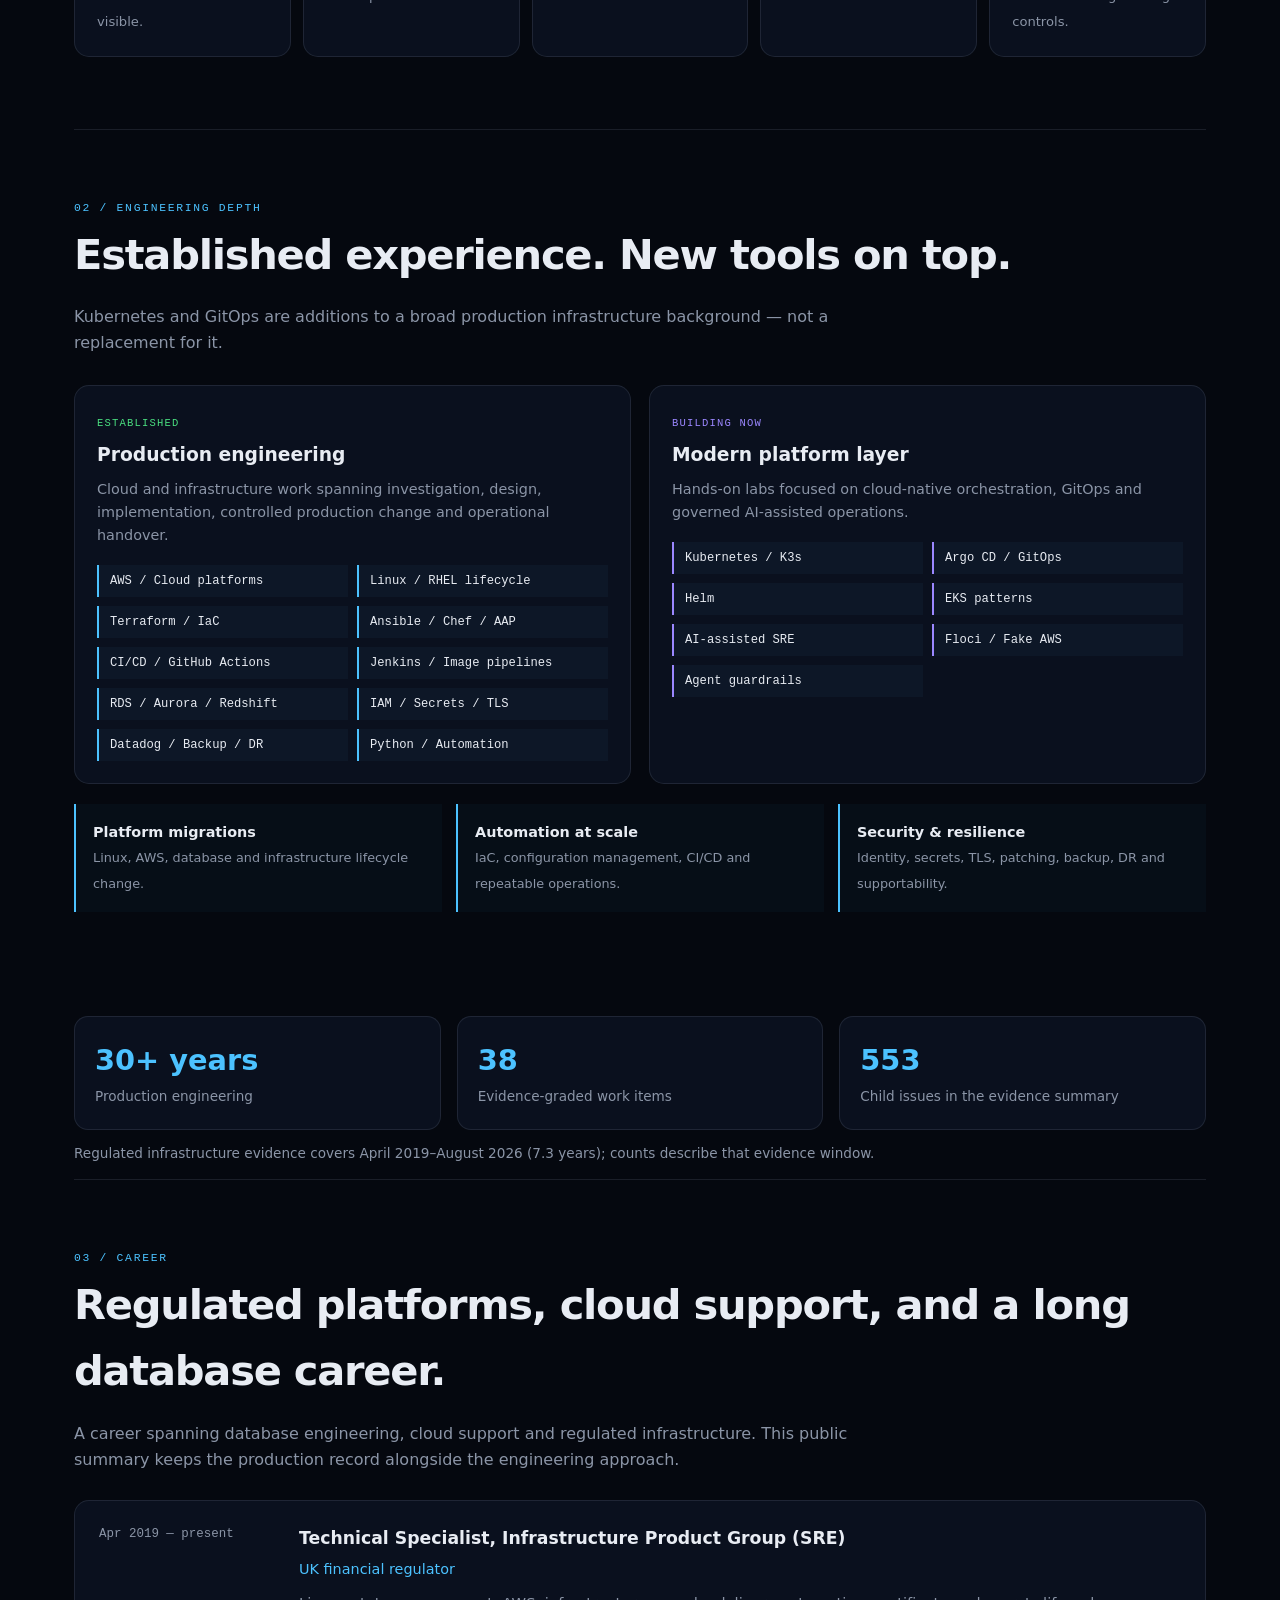
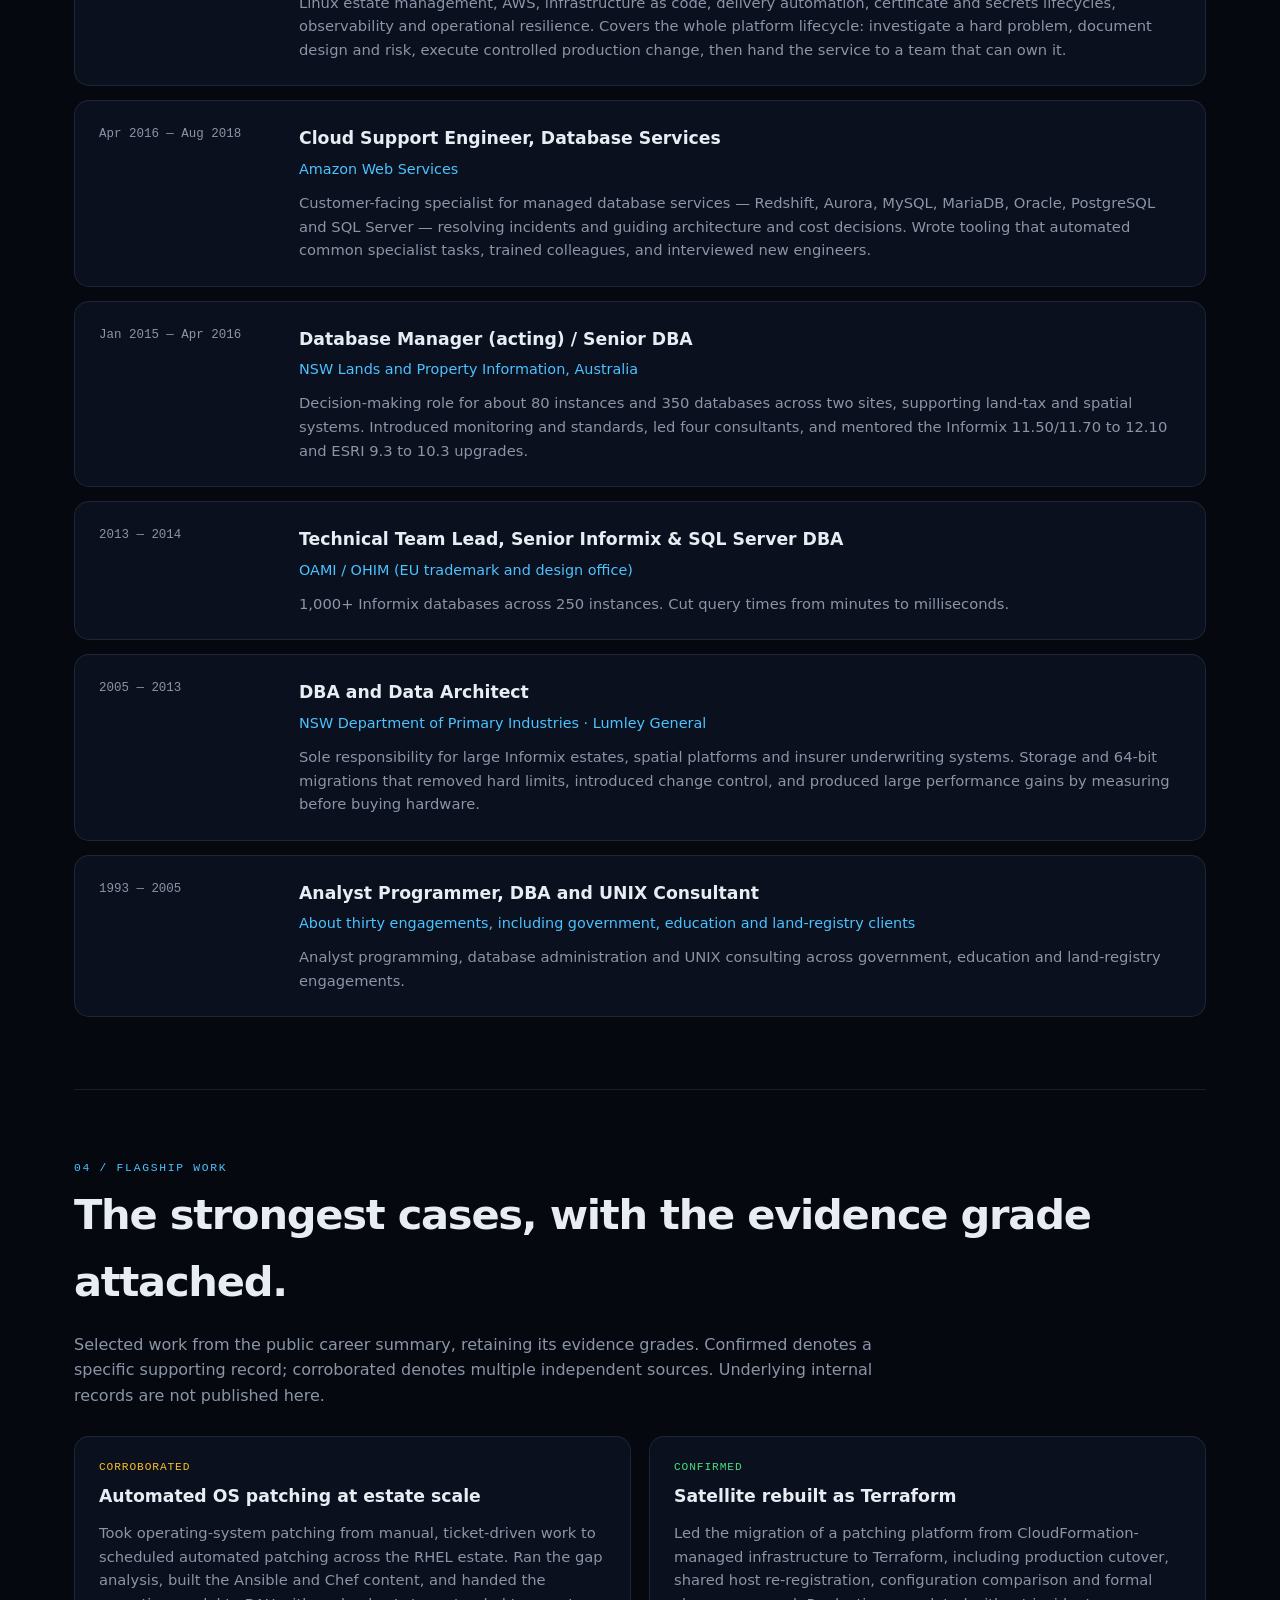
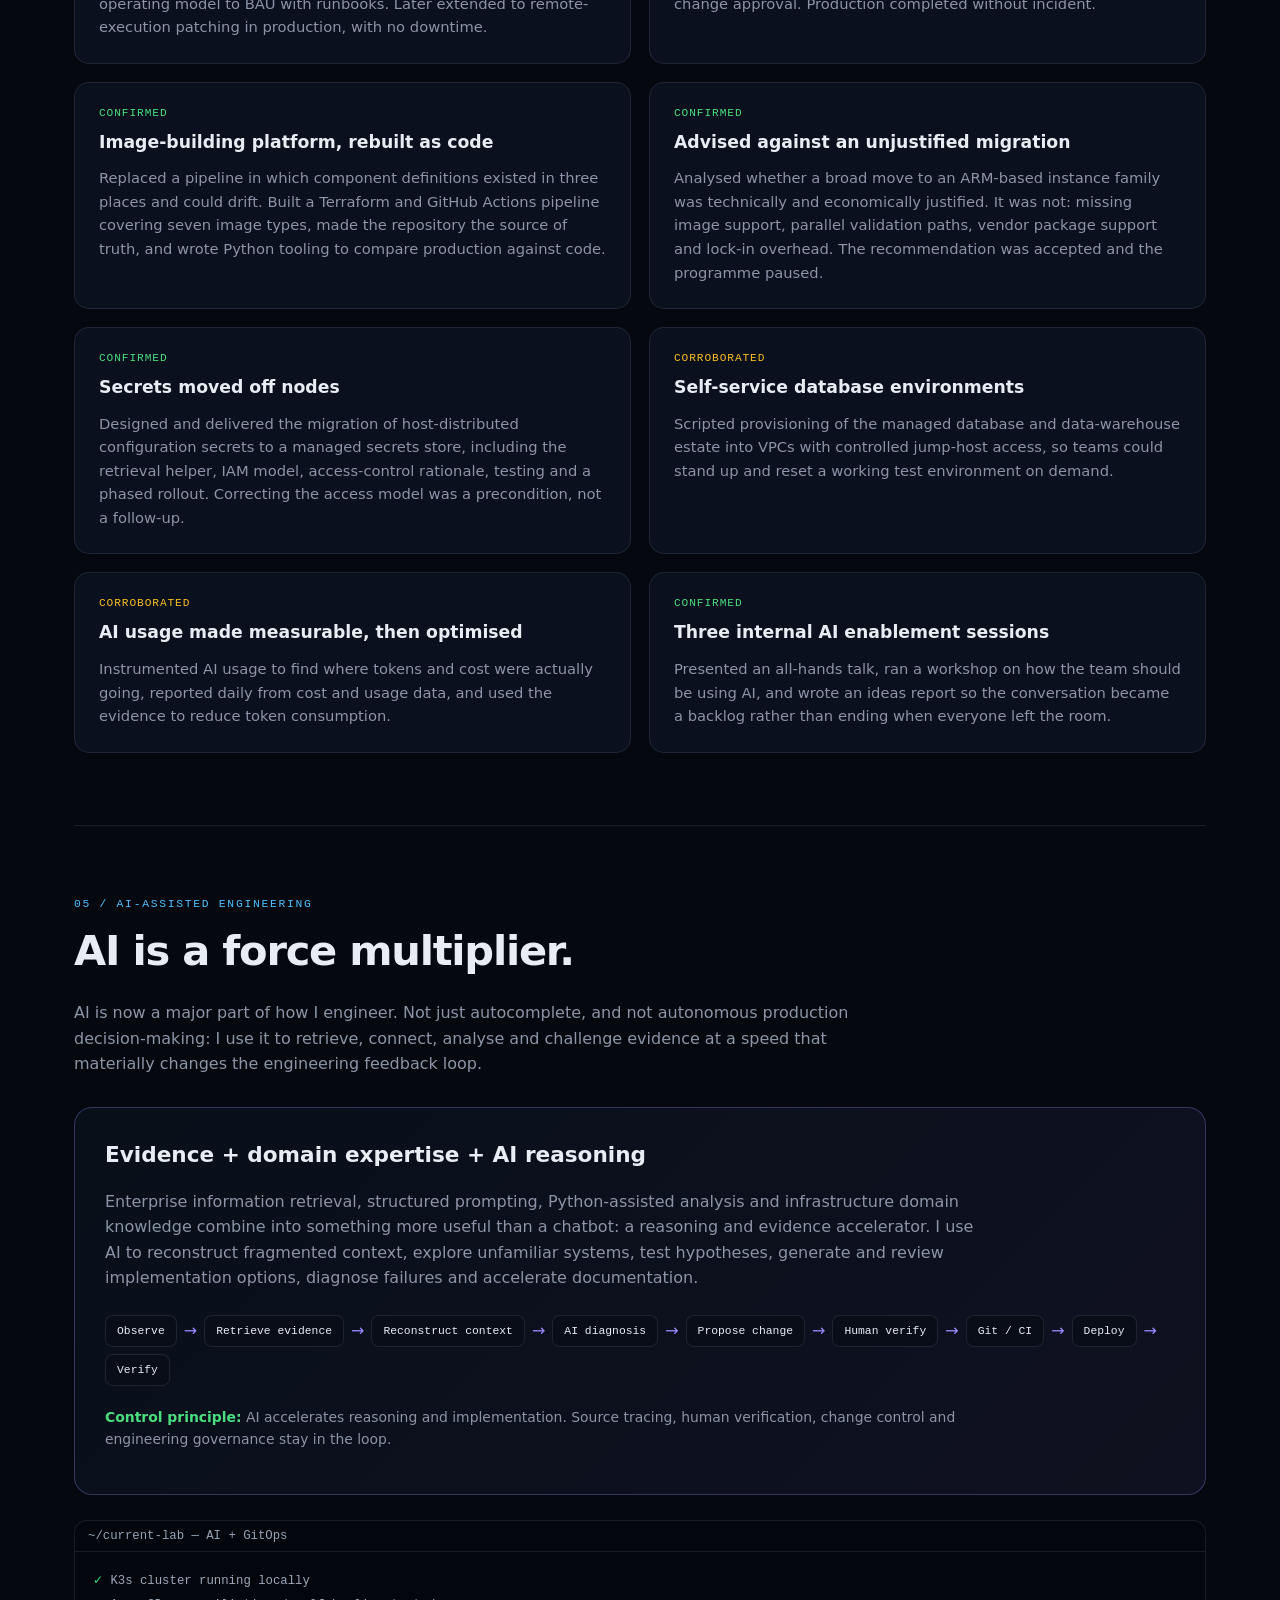
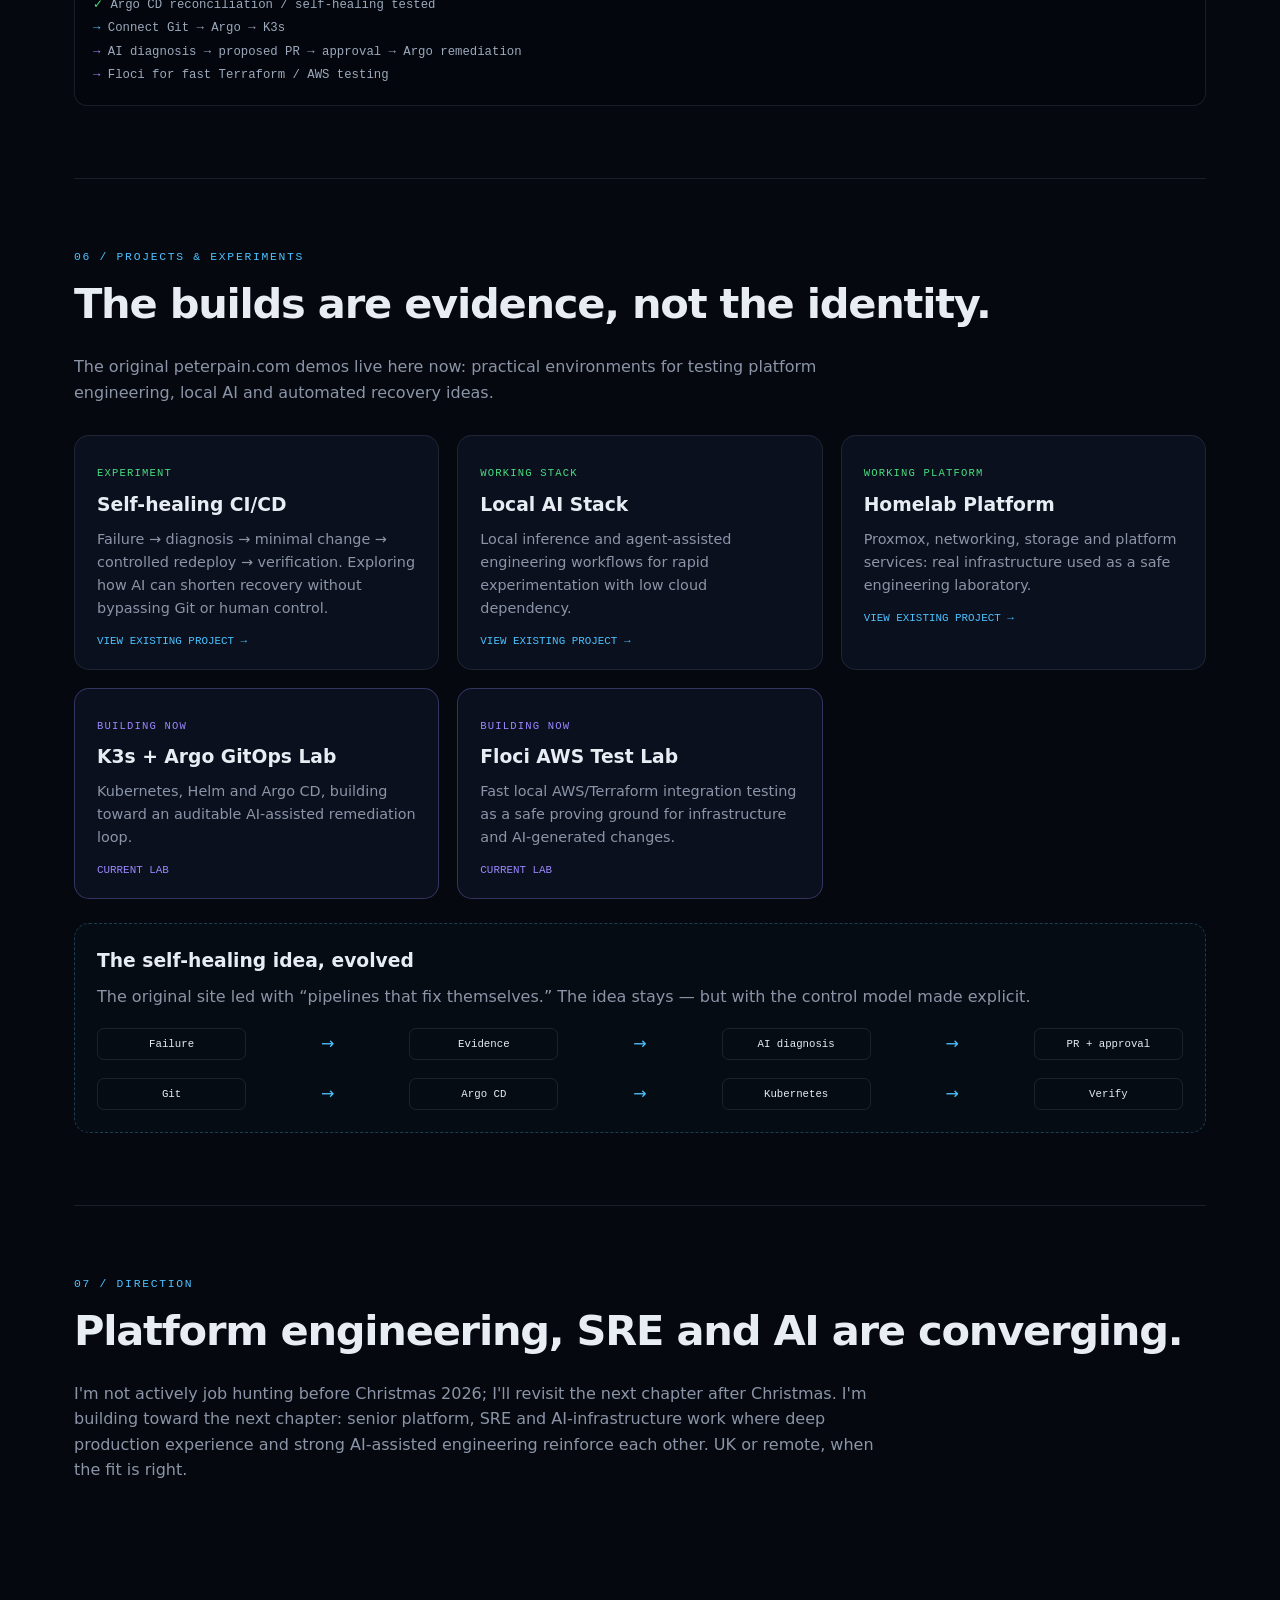
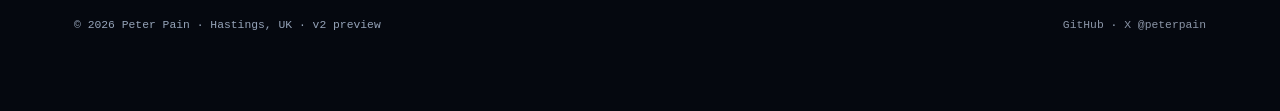
==== commit f2db679e: "Revise v2 preview: sticky nav, keep current sections, add career and CV" ====
--- a/index.html
+++ b/index.html
@@ -1,197 +1,88 @@
 <!DOCTYPE html>
 <html lang="en">
 <head>
-<meta charset="UTF-8">
-<meta name="viewport" content="width=device-width,initial-scale=1">
+<meta charset="UTF-8"><meta name="viewport" content="width=device-width,initial-scale=1">
 <title>Peter Pain — Platform · SRE · Cloud · AI</title>
-<meta name="description" content="Senior platform and infrastructure engineer with three decades across production systems, seven years in UK regulated infrastructure, and AWS database specialisation.">
-<link rel="stylesheet" href="assets/site.css">
-</head>
-<body>
-<div class="wrap">
-<nav>
-  <a class="brand" href="#">Peter <b>Pain</b></a>
-  <div class="links">
-    <a href="#career">Career</a>
-    <a href="#work">Work</a>
-    <a href="#approach">Approach</a>
-    <a href="#ai">AI</a>
-    <a href="#projects">Projects</a>
-    <a href="https://github.com/dbbloke">GitHub</a>
-  </div>
-</nav>
-
-<div class="hero-banner">
-  <img src="https://peterpain.com/assets/platform-ai-hero.png" alt="AI, cloud infrastructure, observability and platform engineering landscape">
-  <div class="hero-banner-note">systems · cloud · automation · AI</div>
+<meta name="description" content="Senior platform and infrastructure engineer combining systems thinking, AWS, Linux, automation and AI-assisted engineering.">
+<link rel="stylesheet" href="assets/site.css"><script defer src="assets/site.js"></script></head><body><a class="skip-link" href="#approach">Skip to content</a><div class="glow"></div><div class="grid"></div><div class="wrap">
+<nav aria-label="Main navigation"><a class="brand" href="index.html">Peter <b>Pain</b></a><div class="links"><a href="#approach">Approach</a><a href="#experience">Experience</a><a href="#career">Career</a><a href="#work">Work</a><a href="#ai">AI</a><a href="#projects">Projects</a><a href="cv.html">CV</a><a href="https://github.com/dbbloke">GitHub</a></div></nav>
+<div class="hero-banner"><img src="assets/platform-ai-hero.png" alt="AI, cloud infrastructure, observability and platform engineering landscape"><div class="hero-banner-note">systems · cloud · automation · AI</div></div>
+<header><div class="hero-copy"><div class="eyebrow"><span class="dot"></span> Platform · SRE · Cloud · AI · v2 preview</div><h1>I find the problem <span class="grad">before choosing the solution.</span></h1><p class="lead"><strong>Senior platform and infrastructure engineer with three decades across production systems.</strong> Databases, Linux, AWS, automation, security, resilience and regulated technology delivery — now combining that systems experience with AI-assisted engineering, Kubernetes and GitOps.</p><div class="manifesto">I work upstream of the obvious answer: reconstruct the missing context, connect evidence across systems and boundaries, challenge weak assumptions, and make the real problem clear enough to act on.</div><div class="tags"><span class="tag">AWS</span><span class="tag">Linux / RHEL</span><span class="tag">SRE</span><span class="tag">Terraform</span><span class="tag">Ansible / Chef</span><span class="tag">GitHub Actions</span><span class="tag">Jenkins</span><span class="tag">Databases</span><span class="tag">Python</span><span class="tag">Security & Resilience</span></div></div></header>
+<section id="approach"><div class="kicker">01 / How I work</div><h2>Systems thinking over product loyalty.</h2><p class="intro">The technology changes. The engineering method doesn't: understand the system, distinguish evidence from assumption, expose hidden dependencies and failure modes, then choose the most supportable path.</p><div class="modes"><div class="mode"><b>DIAGNOSTIC</b><span>Follow difficult problems across technical boundaries until the real failure mechanism is visible.</span></div><div class="mode"><b>ADVISORY</b><span>Compare options, assumptions, economics and operational consequences.</span></div><div class="mode"><b>ASSURANCE</b><span>Test supportability, security, resilience and governance.</span></div><div class="mode"><b>ENABLEMENT</b><span>Turn knowledge into automation, runbooks, documentation and handover.</span></div><div class="mode"><b>EXPLORATION</b><span>Learn unfamiliar technology quickly without discarding established engineering controls.</span></div></div></section>
+<section id="experience"><div class="kicker">02 / Engineering depth</div><h2>Established experience. New tools on top.</h2><p class="intro">Kubernetes and GitOps are additions to a broad production infrastructure background — not a replacement for it.</p><div class="grid2"><div class="panel"><span class="status">Established</span><h3>Production engineering</h3><p>Cloud and infrastructure work spanning investigation, design, implementation, controlled production change and operational handover.</p><div class="skills"><div class="skill">AWS / Cloud platforms</div><div class="skill">Linux / RHEL lifecycle</div><div class="skill">Terraform / IaC</div><div class="skill">Ansible / Chef / AAP</div><div class="skill">CI/CD / GitHub Actions</div><div class="skill">Jenkins / Image pipelines</div><div class="skill">RDS / Aurora / Redshift</div><div class="skill">IAM / Secrets / TLS</div><div class="skill">Datadog / Backup / DR</div><div class="skill">Python / Automation</div></div></div><div class="panel learning"><span class="status">Building now</span><h3>Modern platform layer</h3><p>Hands-on labs focused on cloud-native orchestration, GitOps and governed AI-assisted operations.</p><div class="skills"><div class="skill">Kubernetes / K3s</div><div class="skill">Argo CD / GitOps</div><div class="skill">Helm</div><div class="skill">EKS patterns</div><div class="skill">AI-assisted SRE</div><div class="skill">Floci / Fake AWS</div><div class="skill">Agent guardrails</div></div></div></div><div class="career"><div><b>Platform migrations</b><span>Linux, AWS, database and infrastructure lifecycle change.</span></div><div><b>Automation at scale</b><span>IaC, configuration management, CI/CD and repeatable operations.</span></div><div><b>Security & resilience</b><span>Identity, secrets, TLS, patching, backup, DR and supportability.</span></div></div></section>
+<div class="stats" aria-label="Career evidence summary"><div class="stat"><b>30+ years</b><span>Production engineering</span></div><div class="stat"><b>38</b><span>Evidence-graded work items</span></div><div class="stat"><b>553</b><span>Child issues in the evidence summary</span></div></div><p class="evidence-note">Regulated infrastructure evidence covers April 2019–August 2026 (7.3 years); counts describe that evidence window.</p>
+<section id="career">
+<div class="kicker">03 / Career</div>
+<h2>Regulated platforms, cloud support, and a long database career.</h2>
+<p class="intro">A career spanning database engineering, cloud support and regulated infrastructure. This public summary keeps the production record alongside the engineering approach.</p>
+<div class="timeline">
+<article class="job">
+<div class="when">Apr 2019 — present</div>
+<div>
+<h3>Technical Specialist, Infrastructure Product Group (SRE)</h3>
+<div class="org">UK financial regulator</div>
+<p>Linux estate management, AWS, infrastructure as code, delivery automation, certificate and secrets lifecycles, observability and operational resilience. Covers the whole platform lifecycle: investigate a hard problem, document design and risk, execute controlled production change, then hand the service to a team that can own it.</p>
 </div>
-
-<header>
-  <div class="eyebrow"><span class="dot"></span> Platform · SRE · Cloud · AI · v2 preview</div>
-  <h1>I find the problem <span class="grad">before choosing the solution.</span></h1>
-  <p class="lead"><strong>Senior platform and infrastructure engineer with three decades across production systems.</strong> Databases, Linux, AWS, automation, security, resilience and regulated technology delivery — now combining that systems experience with AI-assisted engineering, Kubernetes and GitOps.</p>
-  <div class="manifesto">I work upstream of the obvious answer: reconstruct the missing context, connect evidence across systems and boundaries, challenge weak assumptions, and make the real problem clear enough to act on.</div>
-  <div class="tags">
-    <span class="tag">AWS</span><span class="tag">Linux / RHEL</span><span class="tag">SRE</span><span class="tag">Terraform</span>
-    <span class="tag">Ansible / Chef</span><span class="tag">GitHub Actions</span><span class="tag">Jenkins</span>
-    <span class="tag">Databases</span><span class="tag">Python</span><span class="tag">Security &amp; Resilience</span>
-  </div>
-</header>
-
-<div class="stats">
-  <div class="stat"><b>30 yrs</b><span>Production engineering</span></div>
-  <div class="stat"><b>7.3 yrs</b><span>UK financial regulator</span></div>
-  <div class="stat"><b>38</b><span>Graded work items</span></div>
-  <div class="stat"><b>553</b><span>Child issues underneath</span></div>
+</article>
+<article class="job">
+<div class="when">Apr 2016 — Aug 2018</div>
+<div>
+<h3>Cloud Support Engineer, Database Services</h3>
+<div class="org">Amazon Web Services</div>
+<p>Customer-facing specialist for managed database services — Redshift, Aurora, MySQL, MariaDB, Oracle, PostgreSQL and SQL Server — resolving incidents and guiding architecture and cost decisions. Wrote tooling that automated common specialist tasks, trained colleagues, and interviewed new engineers.</p>
 </div>
-
-<section id="career">
-  <div class="kicker">01 / Career</div>
-  <h2>Regulated platforms, cloud support, and a long database career.</h2>
-  <p class="intro">The public site used to describe the method more than the record. This preview adds the career underneath it — drawn from graded evidence and the 2026 CV, without internal interview notes or ticket keys.</p>
-  <div class="timeline">
-    <article class="job">
-      <div class="when">Apr 2019 — present</div>
-      <div>
-        <h3>Technical Specialist, Infrastructure Product Group (SRE)</h3>
-        <div class="org">UK financial regulator</div>
-        <p>Linux estate management, AWS, infrastructure as code, delivery automation, certificate and secrets lifecycles, observability and operational resilience. Covers the whole platform lifecycle: investigate a hard problem, document design and risk, execute controlled production change, then hand the service to a team that can own it.</p>
-      </div>
-    </article>
-    <article class="job">
-      <div class="when">Apr 2016 — Aug 2018</div>
-      <div>
-        <h3>Cloud Support Engineer, Database Services</h3>
-        <div class="org">Amazon Web Services</div>
-        <p>Customer-facing specialist for managed database services — Redshift, Aurora, MySQL, MariaDB, Oracle, PostgreSQL and SQL Server — resolving incidents and guiding architecture and cost decisions. Wrote tooling that automated common specialist tasks, trained colleagues, and interviewed new engineers.</p>
-      </div>
-    </article>
-    <article class="job">
-      <div class="when">Jan 2015 — Apr 2016</div>
-      <div>
-        <h3>Database Manager (acting) / Senior DBA</h3>
-        <div class="org">NSW Lands and Property Information, Australia</div>
-        <p>Decision-making role for about 80 instances and 350 databases across two sites, supporting land-tax and spatial systems. Introduced monitoring and standards, led four consultants, and mentored the Informix 11.50/11.70 to 12.10 and ESRI 9.3 to 10.3 upgrades.</p>
-      </div>
-    </article>
-    <article class="job">
-      <div class="when">2013 — 2014</div>
-      <div>
-        <h3>Technical Team Lead, Senior Informix &amp; SQL Server DBA</h3>
-        <div class="org">OAMI / OHIM (EU trademark and design office)</div>
-        <p>1,000+ Informix databases across 250 instances. Cut query times from minutes to milliseconds.</p>
-      </div>
-    </article>
-    <article class="job">
-      <div class="when">2005 — 2013</div>
-      <div>
-        <h3>DBA and Data Architect</h3>
-        <div class="org">NSW Department of Primary Industries · Lumley General</div>
-        <p>Sole responsibility for large Informix estates, spatial platforms and insurer underwriting systems. Storage and 64-bit migrations that removed hard limits, introduced change control, and produced large performance gains by measuring before buying hardware.</p>
-      </div>
-    </article>
-    <article class="job">
-      <div class="when">1993 — 2005</div>
-      <div>
-        <h3>Analyst Programmer, DBA and UNIX Consultant</h3>
-        <div class="org">About thirty engagements, including government, education and land-registry clients</div>
-        <p>Designed a maintenance forecasting system that cut a housing association’s spending by around £50m a year and was later rolled out across the sector. One engagement was under Ministry of Defence restricted clearance.</p>
-      </div>
-    </article>
-  </div>
+</article>
+<article class="job">
+<div class="when">Jan 2015 — Apr 2016</div>
+<div>
+<h3>Database Manager (acting) / Senior DBA</h3>
+<div class="org">NSW Lands and Property Information, Australia</div>
+<p>Decision-making role for about 80 instances and 350 databases across two sites, supporting land-tax and spatial systems. Introduced monitoring and standards, led four consultants, and mentored the Informix 11.50/11.70 to 12.10 and ESRI 9.3 to 10.3 upgrades.</p>
+</div>
+</article>
+<article class="job">
+<div class="when">2013 — 2014</div>
+<div>
+<h3>Technical Team Lead, Senior Informix &amp; SQL Server DBA</h3>
+<div class="org">OAMI / OHIM (EU trademark and design office)</div>
+<p>1,000+ Informix databases across 250 instances. Cut query times from minutes to milliseconds.</p>
+</div>
+</article>
+<article class="job">
+<div class="when">2005 — 2013</div>
+<div>
+<h3>DBA and Data Architect</h3>
+<div class="org">NSW Department of Primary Industries · Lumley General</div>
+<p>Sole responsibility for large Informix estates, spatial platforms and insurer underwriting systems. Storage and 64-bit migrations that removed hard limits, introduced change control, and produced large performance gains by measuring before buying hardware.</p>
+</div>
+</article>
+<article class="job">
+<div class="when">1993 — 2005</div>
+<div>
+<h3>Analyst Programmer, DBA and UNIX Consultant</h3>
+<div class="org">About thirty engagements, including government, education and land-registry clients</div>
+<p>Analyst programming, database administration and UNIX consulting across government, education and land-registry engagements.</p>
+</div>
+</article>
+</div>
 </section>
-
 <section id="work">
-  <div class="kicker">02 / Flagship work</div>
-  <h2>The strongest cases, with the evidence grade attached.</h2>
-  <p class="intro">These are the claims written for external use. Confirmed means a specific change record, ticket, email or file. Corroborated means more than one independent source. Nothing here rests on a meeting invite or assignment status alone.</p>
-  <div class="flags">
-    <article class="flag"><div class="grade corr">Corroborated</div><h3>Automated OS patching at estate scale</h3><p>Took operating-system patching from manual, ticket-driven work to scheduled automated patching across the RHEL estate. Ran the gap analysis, built the Ansible and Chef content, and handed the operating model to BAU with runbooks. Later extended to remote-execution patching in production, with no downtime.</p></article>
-    <article class="flag"><div class="grade">Confirmed</div><h3>Satellite rebuilt as Terraform</h3><p>Led the migration of a patching platform from CloudFormation-managed infrastructure to Terraform, including production cutover, shared host re-registration, configuration comparison and formal change approval. Production completed without incident.</p></article>
-    <article class="flag"><div class="grade">Confirmed</div><h3>Image-building platform, rebuilt as code</h3><p>Replaced a pipeline in which component definitions existed in three places and could drift. Built a Terraform and GitHub Actions pipeline covering seven image types, made the repository the source of truth, and wrote Python tooling to compare production against code.</p></article>
-    <article class="flag"><div class="grade">Confirmed</div><h3>Advised against an unjustified migration</h3><p>Analysed whether a broad move to an ARM-based instance family was technically and economically justified. It was not: missing image support, parallel validation paths, vendor package support and lock-in overhead. The recommendation was accepted and the programme paused.</p></article>
-    <article class="flag"><div class="grade">Confirmed</div><h3>Secrets moved off nodes</h3><p>Designed and delivered the migration of host-distributed configuration secrets to a managed secrets store, including the retrieval helper, IAM model, access-control rationale, testing and a phased rollout. Correcting the access model was a precondition, not a follow-up.</p></article>
-    <article class="flag"><div class="grade corr">Corroborated</div><h3>Self-service database environments</h3><p>Scripted provisioning of the managed database and data-warehouse estate into VPCs with controlled jump-host access, so teams could stand up and reset a working test environment on demand.</p></article>
-    <article class="flag"><div class="grade corr">Corroborated</div><h3>AI usage made measurable, then optimised</h3><p>Instrumented AI usage to find where tokens and cost were actually going, reported daily from cost and usage data, and used the evidence to reduce token consumption.</p></article>
-    <article class="flag"><div class="grade">Confirmed</div><h3>Three internal AI enablement sessions</h3><p>Presented an all-hands talk, ran a workshop on how the team should be using AI, and wrote an ideas report so the conversation became a backlog rather than ending when everyone left the room.</p></article>
-  </div>
+<div class="kicker">04 / Flagship work</div>
+<h2>The strongest cases, with the evidence grade attached.</h2>
+<p class="intro">Selected work from the public career summary, retaining its evidence grades. Confirmed denotes a specific supporting record; corroborated denotes multiple independent sources. Underlying internal records are not published here.</p>
+<div class="flags">
+<article class="flag"><div class="grade corr">Corroborated</div><h3>Automated OS patching at estate scale</h3><p>Took operating-system patching from manual, ticket-driven work to scheduled automated patching across the RHEL estate. Ran the gap analysis, built the Ansible and Chef content, and handed the operating model to BAU with runbooks. Later extended to remote-execution patching in production, with no downtime.</p></article>
+<article class="flag"><div class="grade">Confirmed</div><h3>Satellite rebuilt as Terraform</h3><p>Led the migration of a patching platform from CloudFormation-managed infrastructure to Terraform, including production cutover, shared host re-registration, configuration comparison and formal change approval. Production completed without incident.</p></article>
+<article class="flag"><div class="grade">Confirmed</div><h3>Image-building platform, rebuilt as code</h3><p>Replaced a pipeline in which component definitions existed in three places and could drift. Built a Terraform and GitHub Actions pipeline covering seven image types, made the repository the source of truth, and wrote Python tooling to compare production against code.</p></article>
+<article class="flag"><div class="grade">Confirmed</div><h3>Advised against an unjustified migration</h3><p>Analysed whether a broad move to an ARM-based instance family was technically and economically justified. It was not: missing image support, parallel validation paths, vendor package support and lock-in overhead. The recommendation was accepted and the programme paused.</p></article>
+<article class="flag"><div class="grade">Confirmed</div><h3>Secrets moved off nodes</h3><p>Designed and delivered the migration of host-distributed configuration secrets to a managed secrets store, including the retrieval helper, IAM model, access-control rationale, testing and a phased rollout. Correcting the access model was a precondition, not a follow-up.</p></article>
+<article class="flag"><div class="grade corr">Corroborated</div><h3>Self-service database environments</h3><p>Scripted provisioning of the managed database and data-warehouse estate into VPCs with controlled jump-host access, so teams could stand up and reset a working test environment on demand.</p></article>
+<article class="flag"><div class="grade corr">Corroborated</div><h3>AI usage made measurable, then optimised</h3><p>Instrumented AI usage to find where tokens and cost were actually going, reported daily from cost and usage data, and used the evidence to reduce token consumption.</p></article>
+<article class="flag"><div class="grade">Confirmed</div><h3>Three internal AI enablement sessions</h3><p>Presented an all-hands talk, ran a workshop on how the team should be using AI, and wrote an ideas report so the conversation became a backlog rather than ending when everyone left the room.</p></article>
+</div>
 </section>
-
-<section id="approach">
-  <div class="kicker">03 / How I work</div>
-  <h2>Systems thinking over product loyalty.</h2>
-  <p class="intro">The technology changes. The engineering method doesn’t: understand the system, distinguish evidence from assumption, expose hidden dependencies and failure modes, then choose the most supportable path.</p>
-  <div class="modes">
-    <div class="mode"><b>DIAGNOSTIC</b><span>Follow difficult problems across technical boundaries until the real failure mechanism is visible.</span></div>
-    <div class="mode"><b>ADVISORY</b><span>Compare options, assumptions, economics and operational consequences.</span></div>
-    <div class="mode"><b>ASSURANCE</b><span>Test supportability, security, resilience and governance.</span></div>
-    <div class="mode"><b>ENABLEMENT</b><span>Turn knowledge into automation, runbooks, documentation and handover.</span></div>
-  </div>
-  <div class="grid2" style="margin-top:12px">
-    <div class="panel">
-      <span class="status">Established</span>
-      <h3>Production engineering</h3>
-      <p>Cloud and infrastructure work spanning investigation, design, implementation, controlled production change and operational handover.</p>
-      <div class="skills">
-        <div class="skill">AWS / Cloud platforms</div><div class="skill">Linux / RHEL lifecycle</div>
-        <div class="skill">Terraform / IaC</div><div class="skill">Ansible / Chef / Satellite</div>
-        <div class="skill">CI/CD / GitHub Actions</div><div class="skill">RDS / Aurora / Redshift</div>
-        <div class="skill">IAM / Secrets / TLS</div><div class="skill">Datadog / Backup / DR</div>
-      </div>
-    </div>
-    <div class="panel">
-      <span class="status">Building now</span>
-      <h3>Modern platform layer</h3>
-      <p>Hands-on labs focused on cloud-native orchestration, GitOps and governed AI-assisted operations.</p>
-      <div class="skills">
-        <div class="skill">Kubernetes / K3s</div><div class="skill">Argo CD / GitOps</div>
-        <div class="skill">Helm</div><div class="skill">EKS patterns</div>
-        <div class="skill">AI-assisted SRE</div><div class="skill">Agent guardrails</div>
-      </div>
-    </div>
-  </div>
-</section>
-
-<section id="ai">
-  <div class="kicker">04 / AI-assisted engineering</div>
-  <h2>AI is a force multiplier.</h2>
-  <div class="ai">
-    <h3>Evidence + domain expertise + AI reasoning</h3>
-    <p>I use AI to retrieve, connect, analyse and challenge evidence at a speed that changes the engineering feedback loop — not as autocomplete, and not as autonomous production decision-making.</p>
-    <div class="flow">
-      <span class="step">Observe</span><span class="arrow">→</span>
-      <span class="step">Retrieve evidence</span><span class="arrow">→</span>
-      <span class="step">Reconstruct context</span><span class="arrow">→</span>
-      <span class="step">AI diagnosis</span><span class="arrow">→</span>
-      <span class="step">Human verify</span><span class="arrow">→</span>
-      <span class="step">Git / CI</span>
-    </div>
-    <p class="note" style="margin-top:14px"><b style="color:var(--fg)">Control principle:</b> AI accelerates reasoning and implementation. Source tracing, human verification, change control and engineering governance stay in the loop.</p>
-  </div>
-</section>
-
-<section id="projects">
-  <div class="kicker">05 / Projects &amp; experiments</div>
-  <h2>The builds are evidence, not the identity.</h2>
-  <p class="intro">Existing project pages stay on the live site for now; this preview points at them.</p>
-  <div class="projects">
-    <a class="project" href="https://peterpain.com/projects/self-healing-cicd.html"><span class="status">Experiment</span><h3>Self-healing CI/CD</h3><p>Failure → diagnosis → minimal change → controlled redeploy → verification, without bypassing Git or human control.</p><div class="meta">VIEW PROJECT →</div></a>
-    <a class="project" href="https://peterpain.com/projects/local-ai-stack.html"><span class="status">Working stack</span><h3>Local AI Stack</h3><p>Local inference and agent-assisted engineering workflows with low cloud dependency.</p><div class="meta">VIEW PROJECT →</div></a>
-    <a class="project" href="https://peterpain.com/projects/homelab-platform.html"><span class="status">Working platform</span><h3>Homelab Platform</h3><p>Proxmox, networking, storage and platform services used as a safe engineering laboratory.</p><div class="meta">VIEW PROJECT →</div></a>
-    <div class="project"><span class="status">Building now</span><h3>K3s + Argo GitOps Lab</h3><p>Kubernetes, Helm and Argo CD, building toward an auditable AI-assisted remediation loop.</p><div class="meta">CURRENT LAB</div></div>
-  </div>
-</section>
-
-<section>
-  <div class="kicker">06 / Direction</div>
-  <h2>Platform engineering, SRE and AI are converging.</h2>
-  <p class="intro">I’m not actively job hunting today. I’m building toward the next chapter: senior platform, SRE and AI-infrastructure work where deep production experience and strong AI-assisted engineering reinforce each other. UK or remote, when the fit is right.</p>
-</section>
-
-<footer>
-  <span>© 2026 Peter Pain · Hastings, UK · v2 preview</span>
-  <span><a href="https://github.com/dbbloke">GitHub</a> · <a href="https://x.com/peterpain">X @peterpain</a> · <a href="https://peterpain.com/">Live site</a></span>
-</footer>
-</div>
-</body>
-</html>
+<section id="ai"><div class="kicker">05 / AI-assisted engineering</div><h2>AI is a force multiplier.</h2><p class="intro">AI is now a major part of how I engineer. Not just autocomplete, and not autonomous production decision-making: I use it to retrieve, connect, analyse and challenge evidence at a speed that materially changes the engineering feedback loop.</p><div class="ai"><h3>Evidence + domain expertise + AI reasoning</h3><p>Enterprise information retrieval, structured prompting, Python-assisted analysis and infrastructure domain knowledge combine into something more useful than a chatbot: a reasoning and evidence accelerator. I use AI to reconstruct fragmented context, explore unfamiliar systems, test hypotheses, generate and review implementation options, diagnose failures and accelerate documentation.</p><div class="flow"><span class="step">Observe</span><span class="arrow">→</span><span class="step">Retrieve evidence</span><span class="arrow">→</span><span class="step">Reconstruct context</span><span class="arrow">→</span><span class="step">AI diagnosis</span><span class="arrow">→</span><span class="step">Propose change</span><span class="arrow">→</span><span class="step">Human verify</span><span class="arrow">→</span><span class="step">Git / CI</span><span class="arrow">→</span><span class="step">Deploy</span><span class="arrow">→</span><span class="step">Verify</span></div><p class="guard"><b>Control principle:</b> AI accelerates reasoning and implementation. Source tracing, human verification, change control and engineering governance stay in the loop.</p></div><div class="terminal"><div class="termbar">~/current-lab — AI + GitOps</div><div class="term"><span class="g">✓</span> K3s cluster running locally<br><span class="g">✓</span> Argo CD reconciliation / self-healing tested<br><span class="c">→</span> Connect Git → Argo → K3s<br><span class="v">→</span> AI diagnosis → proposed PR → approval → Argo remediation<br><span class="v">→</span> Floci for fast Terraform / AWS testing</div></div></section>
+<section id="projects"><div class="kicker">06 / Projects & experiments</div><h2>The builds are evidence, not the identity.</h2><p class="intro">The original peterpain.com demos live here now: practical environments for testing platform engineering, local AI and automated recovery ideas.</p><div class="projects"><a class="project" href="projects/self-healing-cicd.html"><span class="status">Experiment</span><h3>Self-healing CI/CD</h3><p>Failure → diagnosis → minimal change → controlled redeploy → verification. Exploring how AI can shorten recovery without bypassing Git or human control.</p><div class="meta">VIEW EXISTING PROJECT →</div></a><a class="project" href="projects/local-ai-stack.html"><span class="status">Working stack</span><h3>Local AI Stack</h3><p>Local inference and agent-assisted engineering workflows for rapid experimentation with low cloud dependency.</p><div class="meta">VIEW EXISTING PROJECT →</div></a><a class="project" href="projects/homelab-platform.html"><span class="status">Working platform</span><h3>Homelab Platform</h3><p>Proxmox, networking, storage and platform services: real infrastructure used as a safe engineering laboratory.</p><div class="meta">VIEW EXISTING PROJECT →</div></a><div class="project current"><span class="status">Building now</span><h3>K3s + Argo GitOps Lab</h3><p>Kubernetes, Helm and Argo CD, building toward an auditable AI-assisted remediation loop.</p><div class="meta">CURRENT LAB</div></div><div class="project current"><span class="status">Building now</span><h3>Floci AWS Test Lab</h3><p>Fast local AWS/Terraform integration testing as a safe proving ground for infrastructure and AI-generated changes.</p><div class="meta">CURRENT LAB</div></div></div><div class="old-demo"><h3>The self-healing idea, evolved</h3><p>The original site led with “pipelines that fix themselves.” The idea stays — but with the control model made explicit.</p><div class="loop"><span>Failure</span><i>→</i><span>Evidence</span><i>→</i><span>AI diagnosis</span><i>→</i><span>PR + approval</span></div><div class="loop"><span>Git</span><i>→</i><span>Argo CD</span><i>→</i><span>Kubernetes</span><i>→</i><span>Verify</span></div></div></section>
+<section><div class="kicker">07 / Direction</div><h2>Platform engineering, SRE and AI are converging.</h2><p class="intro">I'm not actively job hunting before Christmas 2026; I'll revisit the next chapter after Christmas. I'm building toward the next chapter: senior platform, SRE and AI-infrastructure work where deep production experience and strong AI-assisted engineering reinforce each other. UK or remote, when the fit is right.</p></section>
+<footer><span>© 2026 Peter Pain · Hastings, UK · v2 preview</span><span><a href="https://github.com/dbbloke">GitHub</a> · <a href="https://x.com/peterpain">X @peterpain</a></span></footer>
+</div></body></html>
--- a/assets/site.css
+++ b/assets/site.css
@@ -1,77 +1,51 @@
-/* peterpain.com v2 preview */
-:root{
-  --bg:#05080f;--panel:#0b111c;--panel2:#090e17;--line:#18202e;--line2:#232e40;
-  --fg:#e8ecf3;--muted:#8b95a7;--dim:#63748c;--cyan:#3fd0d8;--blue:#4cc2ff;--violet:#8b7cff;--green:#4ade80;--amber:#fbbf24;
-  --mono:ui-monospace,Menlo,Consolas,monospace;
-  --sans:ui-sans-serif,system-ui,-apple-system,Segoe UI,Roboto,sans-serif;
+:root{--bg:#05080f;--fg:#e8ecf3;--muted:#8b95a7;--dim:#566074;--cyan:#4cc2ff;--violet:#9b87ff;--green:#4ade80;--amber:#fbbf24;--border:rgba(148,163,184,.15);--card:rgba(13,20,36,.72);--mono:"SF Mono",ui-monospace,"Cascadia Code",Menlo,Consolas,monospace}*{box-sizing:border-box}html{scroll-behavior:smooth}body{margin:0;background:var(--bg);color:var(--fg);font-family:system-ui,-apple-system,"Segoe UI",sans-serif;line-height:1.6;-webkit-font-smoothing:antialiased;overflow-x:hidden}.glow,.grid{position:fixed;inset:0;pointer-events:none;z-index:-2}.glow{background:radial-gradient(ellipse 70% 45% at 72% -5%,rgba(76,194,255,.15),transparent 60%),radial-gradient(ellipse 55% 45% at 5% 100%,rgba(155,135,255,.13),transparent 60%),radial-gradient(ellipse 35% 30% at 85% 55%,rgba(251,191,36,.05),transparent 65%)}.grid{z-index:-1;opacity:.3;background-image:linear-gradient(rgba(148,163,184,.05) 1px,transparent 1px),linear-gradient(90deg,rgba(148,163,184,.05) 1px,transparent 1px);background-size:44px 44px;mask-image:radial-gradient(ellipse 95% 70% at 50% 0,#000 20%,transparent 80%)}.wrap{max-width:1180px;margin:auto;padding:0 24px}nav{position:sticky;top:12px;z-index:10;display:flex;align-items:center;margin-top:12px;padding:13px 16px;font-size:.82rem;border:1px solid var(--border);border-radius:14px;background:rgba(5,8,15,.76);backdrop-filter:blur(14px);box-shadow:0 12px 45px rgba(0,0,0,.28)}.brand{font-family:var(--mono);color:var(--fg);text-decoration:none;font-weight:700;letter-spacing:.02em}.brand b{color:var(--cyan)}.links{margin-left:auto;display:flex;gap:20px}.links a{color:var(--muted);text-decoration:none}.links a:hover{color:var(--cyan)}.hero-banner{margin:28px 0 18px;border:1px solid rgba(148,163,184,.20);border-radius:24px;overflow:hidden;background:#02050b;box-shadow:0 28px 90px rgba(0,0,0,.45)}.hero-banner img{display:block;width:100%;height:auto;max-height:500px;object-fit:cover;object-position:center}.hero-banner-note{padding:9px 14px;border-top:1px solid var(--border);font:.68rem var(--mono);color:var(--dim);background:rgba(5,8,15,.92);text-align:right}header{position:relative;margin:0 0 0;padding:72px 54px 62px;border:1px solid rgba(148,163,184,.20);border-radius:24px;background:linear-gradient(135deg,rgba(13,20,36,.92),rgba(7,11,20,.82));box-shadow:0 24px 70px rgba(0,0,0,.35),inset 0 0 70px rgba(76,194,255,.025)}.hero-copy{width:100%;max-width:none}.eyebrow,.kicker{font:.71rem var(--mono);text-transform:uppercase;letter-spacing:.15em;color:var(--cyan)}.eyebrow{display:flex;align-items:center;gap:9px}.dot{width:7px;height:7px;border-radius:50%;background:var(--green);box-shadow:0 0 12px var(--green)}h1{font-size:clamp(3rem,5.4vw,5.6rem);line-height:.97;letter-spacing:-.05em;margin:20px 0 28px;max-width:none}.grad{background:linear-gradient(92deg,#68ceff,var(--violet) 62%,#ffd36a);background-clip:text;-webkit-background-clip:text;color:transparent}.lead{width:100%;max-width:none;font-size:clamp(1.05rem,1.25vw,1.3rem);line-height:1.6}.lead strong{color:#fff}.manifesto{width:100%;max-width:none;font-size:clamp(1rem,1.1vw,1.18rem);line-height:1.65}.tags{display:flex;flex-wrap:wrap;gap:8px;margin-top:28px}.tag{font:.73rem var(--mono);padding:7px 11px;border:1px solid rgba(148,163,184,.24);border-radius:99px;color:#d0d7e3;background:rgba(5,8,15,.5)}section{padding:72px 0;border-top:1px solid var(--border)}h2{font-size:clamp(1.7rem,4vw,2.6rem);letter-spacing:-.03em;margin:8px 0 12px}.intro{color:var(--muted);max-width:820px}.modes{display:grid;grid-template-columns:repeat(5,1fr);gap:12px;margin-top:30px}.mode,.panel,.project{border:1px solid var(--border);border-radius:15px;background:var(--card);padding:22px}.mode b{display:block;font:.72rem var(--mono);color:var(--cyan);margin-bottom:9px}.mode span{font-size:.82rem;color:var(--muted)}.grid2{display:grid;grid-template-columns:1fr 1fr;gap:18px;margin-top:30px}.panel h3,.project h3{margin:6px 0 8px}.panel p,.project p{margin:0;color:var(--muted);font-size:.9rem}.status{font:.66rem var(--mono);text-transform:uppercase;letter-spacing:.11em;color:var(--green)}.learning .status,.current .status{color:var(--violet)}.skills{display:grid;grid-template-columns:1fr 1fr;gap:9px;margin-top:18px}.skill{padding:9px 11px;border-left:2px solid var(--cyan);background:rgba(76,194,255,.04);font:.76rem var(--mono)}.learning .skill{border-color:var(--violet)}.career{display:grid;grid-template-columns:repeat(3,1fr);gap:14px;margin-top:20px}.career div{padding:17px;border-left:2px solid var(--cyan);background:rgba(76,194,255,.035)}.career b{display:block;font-size:.9rem}.career span{color:var(--muted);font-size:.8rem}.ai{border:1px solid rgba(155,135,255,.3);border-radius:18px;background:linear-gradient(135deg,rgba(76,194,255,.045),rgba(155,135,255,.075));padding:30px;margin-top:30px}.ai h3{font-size:1.35rem;margin:0 0 8px}.ai p{color:var(--muted);max-width:870px}.flow{display:flex;align-items:center;gap:7px;flex-wrap:wrap;margin-top:24px}.step{font:.71rem var(--mono);padding:9px 11px;border:1px solid var(--border);border-radius:8px;background:#080d17}.arrow{color:var(--violet)}.guard{margin-top:20px;color:#aab5c7;font-size:.87rem}.guard b{color:var(--green)}.terminal{margin-top:25px;border:1px solid var(--border);border-radius:13px;background:#03060c;overflow:hidden;font:.77rem var(--mono)}.termbar{padding:8px 13px;border-bottom:1px solid var(--border);color:var(--dim)}.term{padding:18px;line-height:1.9;color:#9ca9bc}.g{color:var(--green)}.c{color:var(--cyan)}.v{color:var(--violet)}.projects{display:grid;grid-template-columns:repeat(3,1fr);gap:18px;margin-top:30px}.project{display:block;text-decoration:none;color:inherit;transition:.2s}.project:hover{transform:translateY(-3px);border-color:rgba(76,194,255,.45)}.project .meta{font:.68rem var(--mono);color:var(--cyan);margin-top:15px}.current{border-color:rgba(155,135,255,.3)}.current .meta{color:var(--violet)}.old-demo{margin-top:24px;padding:22px;border:1px dashed rgba(76,194,255,.28);border-radius:15px;background:rgba(76,194,255,.025)}.old-demo h3{margin:0 0 8px}.old-demo p{color:var(--muted);margin:0}.loop{display:grid;grid-template-columns:repeat(7,1fr);gap:7px;margin-top:18px;align-items:center}.loop span{font:.67rem var(--mono);text-align:center;padding:9px 5px;border:1px solid var(--border);border-radius:7px}.loop i{font-style:normal;color:var(--cyan);text-align:center}footer{padding:48px 0;color:var(--dim);font:.71rem var(--mono);display:flex;justify-content:space-between;gap:18px;flex-wrap:wrap}footer a{color:var(--muted);text-decoration:none}footer a:hover{color:var(--cyan)}@media(max-width:900px){header{padding:60px 34px 52px}.hero-banner img{max-height:390px}.modes{grid-template-columns:repeat(2,1fr)}}@media(max-width:800px){nav{top:8px}.links{gap:12px;overflow-x:auto;white-space:nowrap}.links a:nth-child(2),.links a:nth-child(3){display:none}.hero-banner{margin-top:18px;border-radius:18px}.hero-banner img{max-height:none}.hero-banner-note{display:none}header{padding:52px 22px 44px;border-radius:18px}.modes,.projects,.career{grid-template-columns:1fr}.grid2{grid-template-columns:1fr}.skills{grid-template-columns:1fr}.loop{grid-template-columns:1fr}.loop i{transform:rotate(90deg)}footer{display:block}footer span{display:block;margin-top:8px}}
+
+/* Cloudflare injects a hidden link with an inline style; keep it hidden without inline CSS */
+a[href*="/cdn-cgi/content"]{display:none!important;visibility:hidden!important}
+
+/* Additive v2: persistent navigation, public career layer and accessible motion. */
+:root{--dim:#95a3b8}
+nav{gap:22px;background:rgba(5,8,15,.95)}
+.links{min-width:0;align-items:center;gap:17px}
+.links a,.links button{flex-shrink:0}
+a:focus-visible,button:focus-visible{outline:2px solid var(--cyan);outline-offset:5px}
+section,header[id]{scroll-margin-top:100px}
+.skip-link{position:fixed;top:-100px;left:20px;z-index:100;background:var(--bg);color:var(--fg);padding:12px}
+.skip-link:focus{top:12px}
+.stats{display:grid;grid-template-columns:repeat(3,1fr);gap:16px;margin-top:32px}
+.stat{border:1px solid var(--border);border-radius:14px;background:var(--card);padding:20px}
+.stat b{display:block;font-size:1.8rem;color:var(--cyan)}
+.stat span,.evidence-note{color:var(--muted);font-size:.85rem}
+.timeline{display:grid;gap:14px;margin-top:28px}
+.job{display:grid;grid-template-columns:180px minmax(0,1fr);gap:20px;padding:24px;border:1px solid var(--border);border-radius:15px;background:var(--card)}
+.when{font:.78rem/1.6 var(--mono);color:var(--muted)}
+.job h3{margin:0 0 5px;font-size:1.08rem}
+.org{color:var(--cyan);font-size:.9rem}
+.job p{margin:10px 0 0;color:var(--muted);font-size:.92rem}
+.flags{display:grid;grid-template-columns:1fr 1fr;gap:18px;margin-top:28px}
+.flag{padding:24px;border:1px solid var(--border);border-radius:15px;background:var(--card)}
+.grade{font:.7rem var(--mono);text-transform:uppercase;letter-spacing:.08em;color:var(--green)}
+.grade.corr{color:var(--amber)}
+.flag h3{margin:10px 0;font-size:1.08rem}
+.flag p{margin:0;color:var(--muted);font-size:.92rem}
+.reveal{transition:opacity .65s ease,transform .65s ease}
+.reveal.is-pending{opacity:0;transform:translateY(20px)}
+.cv-page header{margin-top:30px}
+.cv-page header p{max-width:80ch}
+.cv-page h1{font-size:clamp(2.5rem,5vw,4.5rem)}
+.cv-page main a{color:var(--cyan)}
+.availability{color:var(--muted)}
+#print-cv{font:inherit;color:var(--cyan);background:transparent;border:1px solid var(--border);border-radius:8px;padding:7px 10px;cursor:pointer}
+@media(max-width:1000px){nav{flex-wrap:wrap;gap:10px}.links{width:100%;margin-left:0;padding-bottom:5px;overflow-x:auto;white-space:nowrap}.links a:nth-child(2),.links a:nth-child(3){display:block}section,header[id]{scroll-margin-top:140px}}
+@media(max-width:600px){.wrap{padding:0 16px}.stats,.flags{grid-template-columns:1fr}.job{grid-template-columns:1fr;gap:10px;padding:20px}}
+@media(prefers-reduced-motion:reduce){html{scroll-behavior:auto}*,*::before,*::after{transition:none!important;animation:none!important}.reveal.is-pending{opacity:1;transform:none}}
+@media print{
+ html{scroll-behavior:auto}body{background:#fff!important;color:#111!important;font-size:10pt}
+ .wrap{max-width:none;padding:0}nav,.skip-link,.glow,.grid{display:none!important}
+ header,.job,.panel,.flag{background:none!important;box-shadow:none!important;border:0;border-radius:0;padding:0}
+ .cv-page header{margin:0;padding:0 0 15px}.cv-page h1{font-size:28pt;margin:10px 0}
+ section{padding:18px 0;border-color:#ccc}h2{font-size:17pt}.job{grid-template-columns:135px 1fr;padding:12px 0;break-inside:avoid}
+ .flags,.grid2{display:block}.flag,.panel{margin-bottom:15px;break-inside:avoid}
+ .grad{background:none;color:#111}.eyebrow,.kicker,.grade,.org,.when,.job p,.flag p,.panel p,.lead,.availability,.intro,.evidence-note,footer,footer a,.cv-page main a{color:#222!important}
+ .lead strong{color:#111}.reveal.is-pending{opacity:1;transform:none}footer{padding:18px 0}
 }
-*{box-sizing:border-box}
-html{scroll-behavior:smooth}
-body{margin:0;background:radial-gradient(1100px 640px at 78% -10%,#0e1a2e 0%,var(--bg) 62%);color:var(--fg);font-family:var(--sans);line-height:1.55;-webkit-font-smoothing:antialiased}
-.wrap{max-width:1080px;margin:0 auto;padding:0 22px 80px}
-nav{display:flex;justify-content:space-between;align-items:center;padding:22px 0;gap:16px}
-.brand{color:var(--fg);text-decoration:none;font-weight:700;letter-spacing:-.02em}
-.brand b{font-weight:800}
-.links{display:flex;flex-wrap:wrap;gap:16px}
-.links a{color:var(--muted);text-decoration:none;font-size:14px}
-.links a:hover{color:var(--fg)}
-.hero-banner{border:1px solid var(--line);border-radius:16px;overflow:hidden;margin:8px 0 28px;position:relative}
-.hero-banner img{display:block;width:100%;height:auto;max-height:320px;object-fit:cover}
-.hero-banner-note{position:absolute;left:16px;bottom:14px;font:600 11px/1 var(--mono);letter-spacing:.14em;text-transform:uppercase;color:#d7e7ff;background:#05080fcc;border:1px solid #2a3a55;padding:7px 10px;border-radius:999px}
-header{padding:8px 0 10px}
-.eyebrow{font:600 11px/1 var(--mono);letter-spacing:.16em;text-transform:uppercase;color:var(--dim);margin-bottom:14px;display:flex;align-items:center;gap:8px}
-.dot{width:7px;height:7px;border-radius:50%;background:var(--cyan);box-shadow:0 0 12px var(--cyan)}
-h1{font-size:clamp(30px,4.6vw,48px);margin:0 0 14px;font-weight:800;letter-spacing:-.03em;line-height:1.08}
-h1 .grad{background:linear-gradient(94deg,var(--cyan),var(--blue) 52%,var(--violet));-webkit-background-clip:text;background-clip:text;color:transparent}
-.lead{color:var(--muted);font-size:17px;max-width:68ch;margin:0 0 16px}
-.lead strong{color:var(--fg);font-weight:650}
-.manifesto{background:linear-gradient(180deg,var(--panel),var(--panel2));border:1px solid var(--line);border-radius:14px;padding:16px 18px;color:#c9d3e2;max-width:72ch;margin:0 0 18px}
-.tags{display:flex;flex-wrap:wrap;gap:8px;margin-bottom:8px}
-.tag,.chip{font:500 12px/1 var(--mono);color:var(--muted);background:var(--panel);border:1px solid var(--line);padding:7px 9px;border-radius:999px}
-.stats{display:grid;grid-template-columns:repeat(4,1fr);gap:12px;margin:28px 0 8px}
-.stat{background:var(--panel);border:1px solid var(--line);border-radius:14px;padding:16px}
-.stat b{display:block;font-size:28px;letter-spacing:-.03em}
-.stat span{color:var(--dim);font-size:13px}
-section{padding:46px 0 8px;border-top:1px solid var(--line);margin-top:36px}
-.kicker{font:600 11px/1 var(--mono);letter-spacing:.16em;text-transform:uppercase;color:var(--cyan);margin-bottom:10px}
-h2{font-size:clamp(24px,3vw,34px);margin:0 0 12px;letter-spacing:-.03em}
-.intro{color:var(--muted);max-width:70ch;margin:0 0 22px}
-.timeline{display:flex;flex-direction:column;gap:12px}
-.job{display:grid;grid-template-columns:170px 1fr;gap:16px;background:var(--panel);border:1px solid var(--line);border-radius:14px;padding:16px 18px}
-.when{font:600 12px/1.4 var(--mono);color:var(--dim)}
-.job h3{margin:0 0 4px;font-size:17px}
-.job .org{color:var(--cyan);font-size:14px;margin-bottom:8px}
-.job p{margin:0;color:var(--muted);font-size:15px}
-.flags{display:grid;grid-template-columns:1fr 1fr;gap:12px}
-.flag{background:var(--panel);border:1px solid var(--line);border-radius:14px;padding:16px 18px}
-.flag .grade{font:600 11px/1 var(--mono);letter-spacing:.08em;text-transform:uppercase;color:var(--green);margin-bottom:8px}
-.flag .grade.corr{color:var(--amber)}
-.flag h3{margin:0 0 8px;font-size:16px}
-.flag p{margin:0;color:var(--muted);font-size:14.5px}
-.modes,.grid2{display:grid;grid-template-columns:1fr 1fr;gap:12px}
-.mode,.panel{background:var(--panel);border:1px solid var(--line);border-radius:14px;padding:16px 18px}
-.mode b{display:block;font:700 12px/1 var(--mono);letter-spacing:.08em;margin-bottom:6px;color:var(--blue)}
-.mode span,.panel p{color:var(--muted);font-size:14.5px}
-.panel h3{margin:6px 0 8px}
-.status{font:600 11px/1 var(--mono);letter-spacing:.1em;text-transform:uppercase;color:var(--dim)}
-.skills{display:flex;flex-wrap:wrap;gap:8px;margin-top:10px}
-.skill{font-size:13px;color:var(--muted);border:1px solid var(--line);border-radius:8px;padding:6px 8px}
-.projects{display:grid;grid-template-columns:1fr 1fr;gap:12px}
-.project{display:block;background:var(--panel);border:1px solid var(--line);border-radius:14px;padding:16px 18px;text-decoration:none;color:inherit}
-a.project:hover{border-color:#35507a}
-.project h3{margin:6px 0 8px}
-.project p{margin:0 0 10px;color:var(--muted);font-size:14.5px}
-.meta{font:600 11px/1 var(--mono);letter-spacing:.08em;color:var(--cyan)}
-.ai{background:var(--panel);border:1px solid var(--line);border-radius:14px;padding:18px;margin-bottom:12px}
-.ai h3{margin:0 0 8px}
-.ai p{margin:0 0 12px;color:var(--muted)}
-.flow{display:flex;flex-wrap:wrap;gap:8px;align-items:center}
-.step{background:#0e1726;border:1px solid var(--line2);border-radius:999px;padding:6px 10px;font-size:13px}
-.arrow{color:var(--dim)}
-.note{font-size:14px;color:var(--dim)}
-footer{display:flex;justify-content:space-between;gap:16px;flex-wrap:wrap;margin-top:48px;padding-top:18px;border-top:1px solid var(--line);color:var(--dim);font-size:14px}
-footer a{color:var(--muted)}
-@media (max-width:800px){
-  .stats,.flags,.modes,.grid2,.projects{grid-template-columns:1fr}
-  .job{grid-template-columns:1fr}
-}
